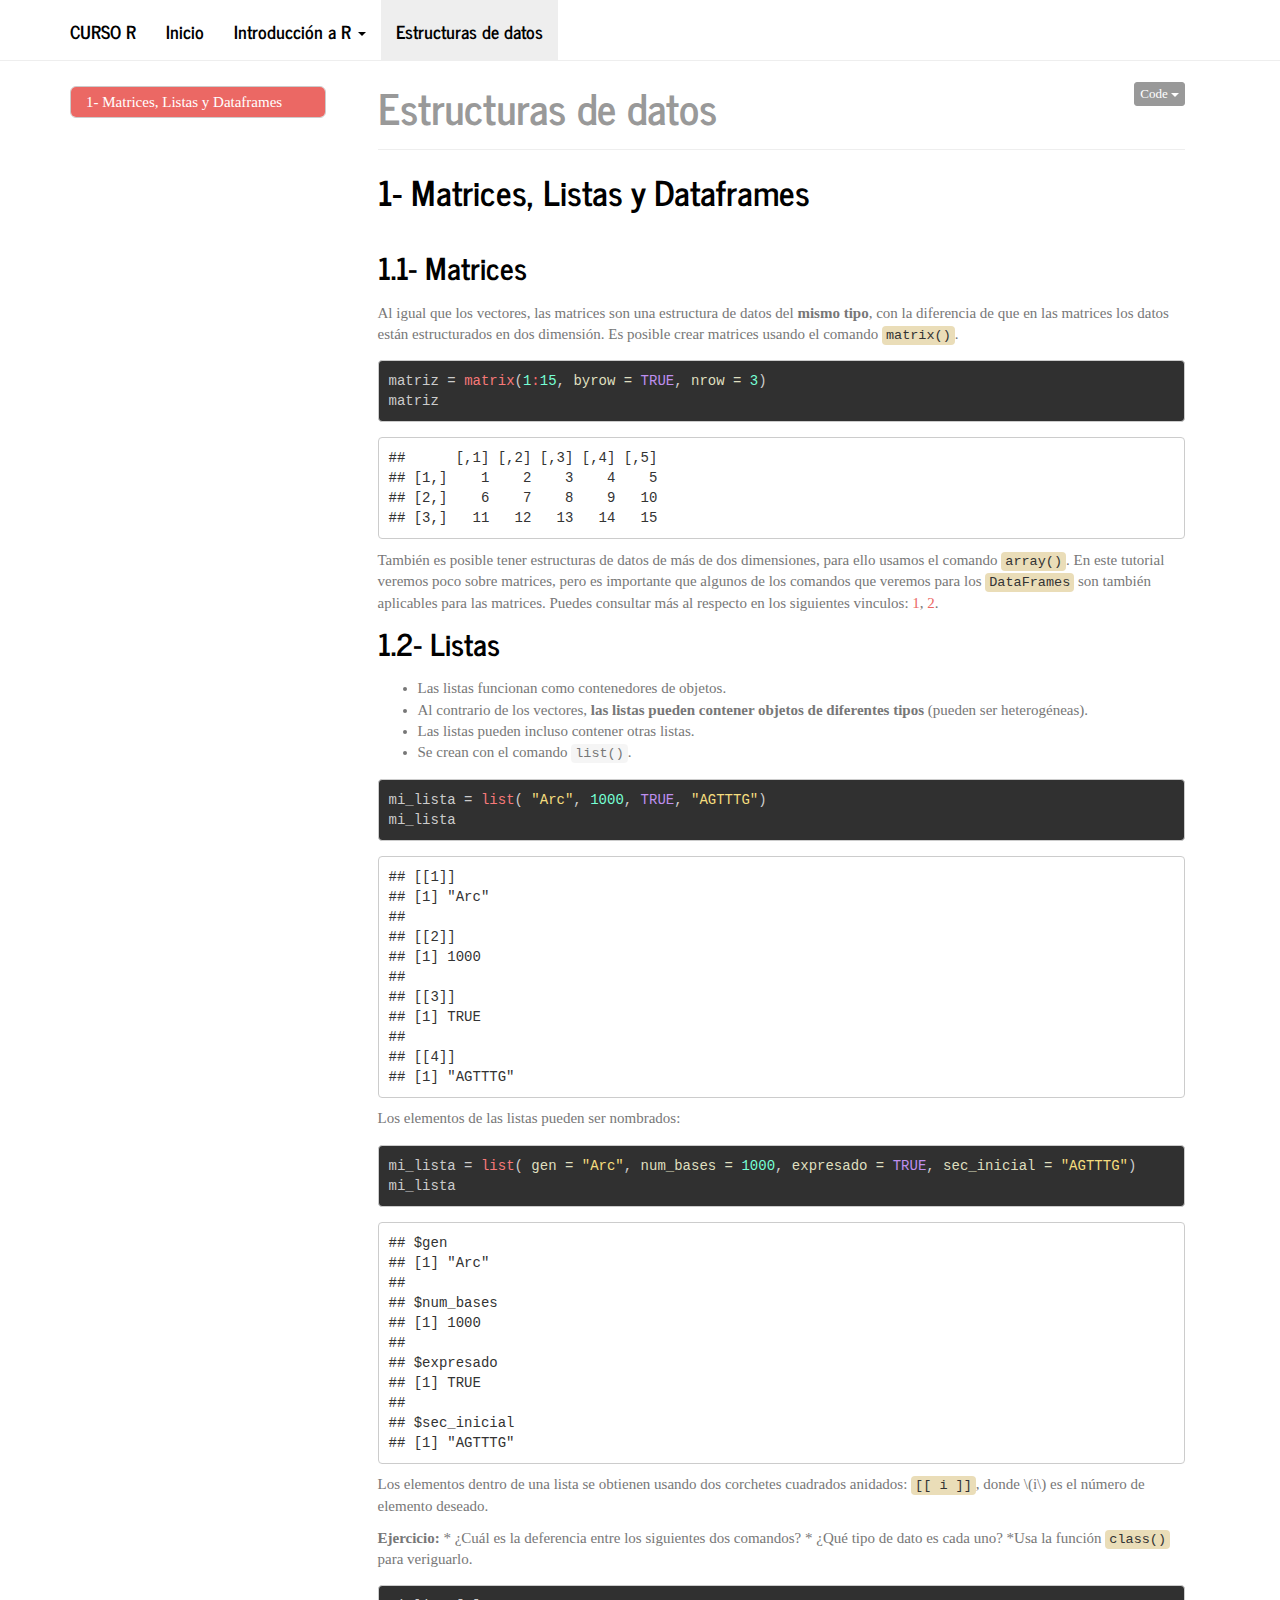
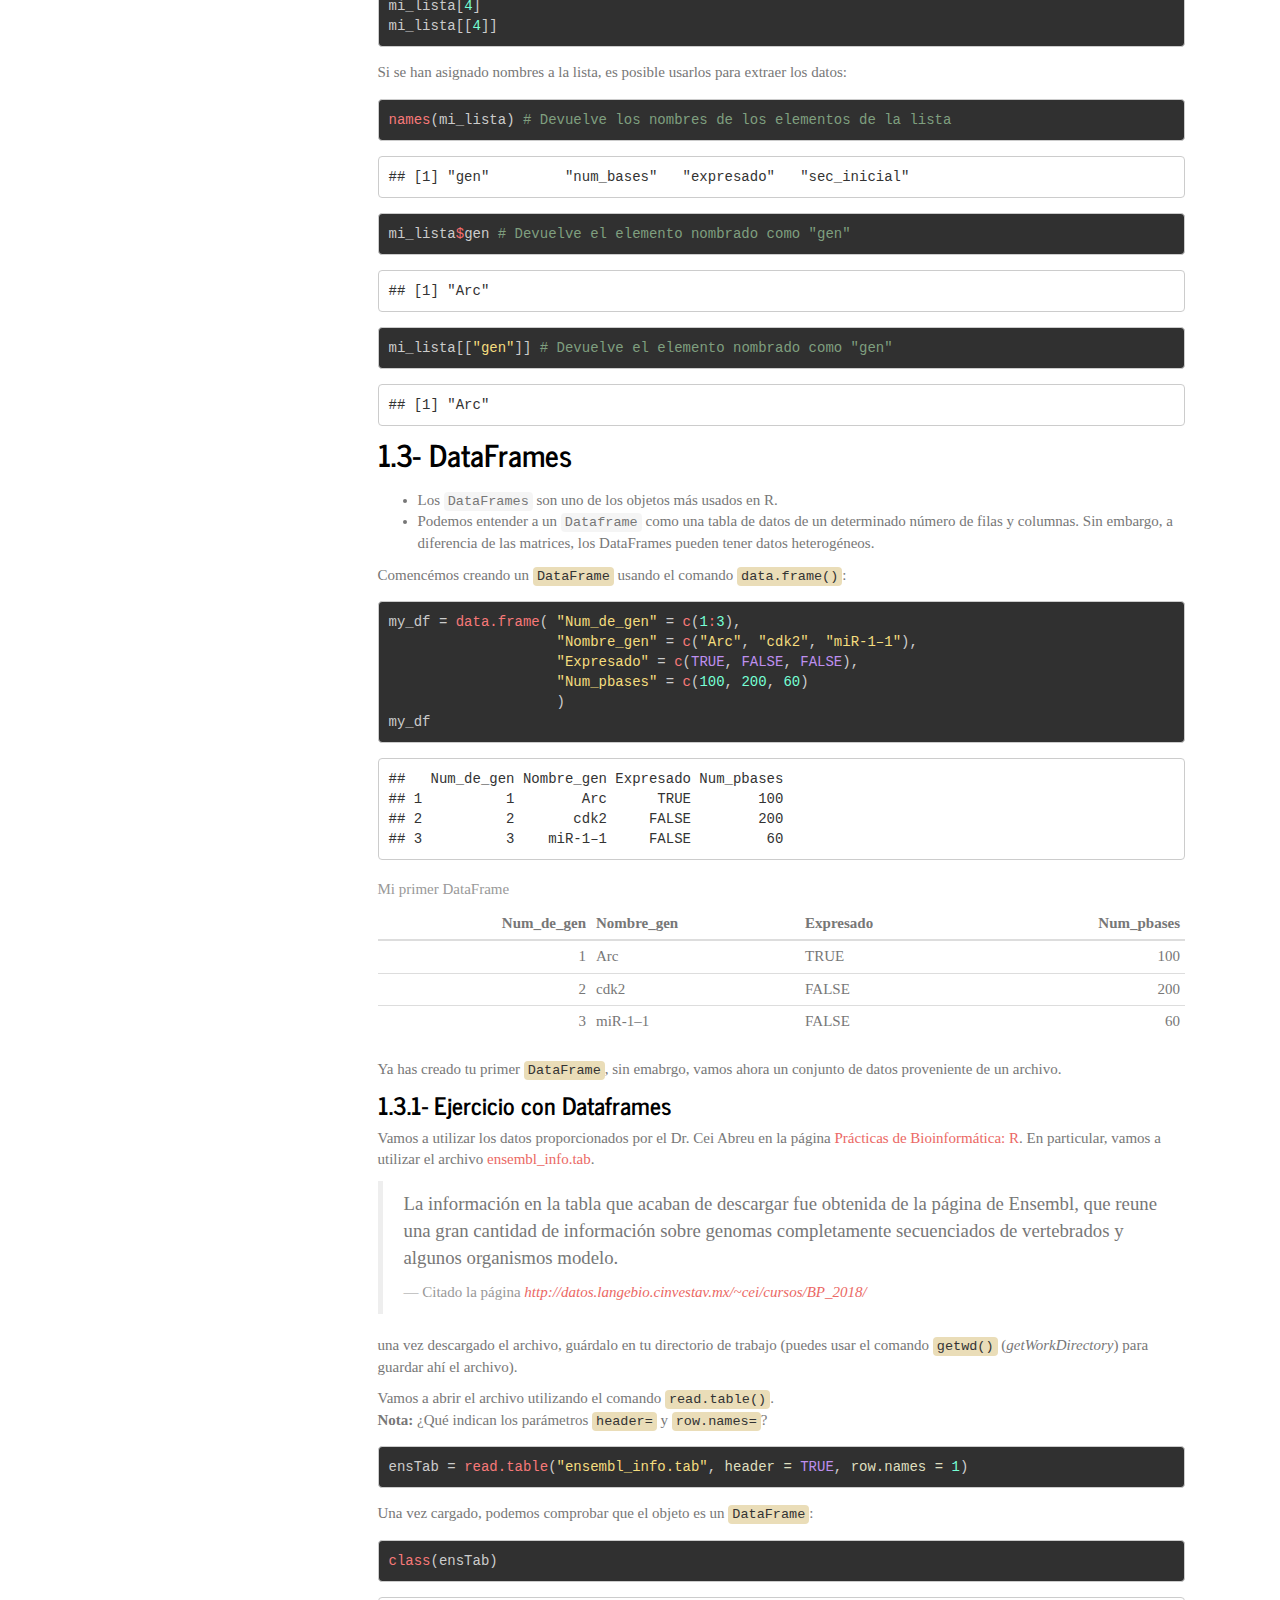
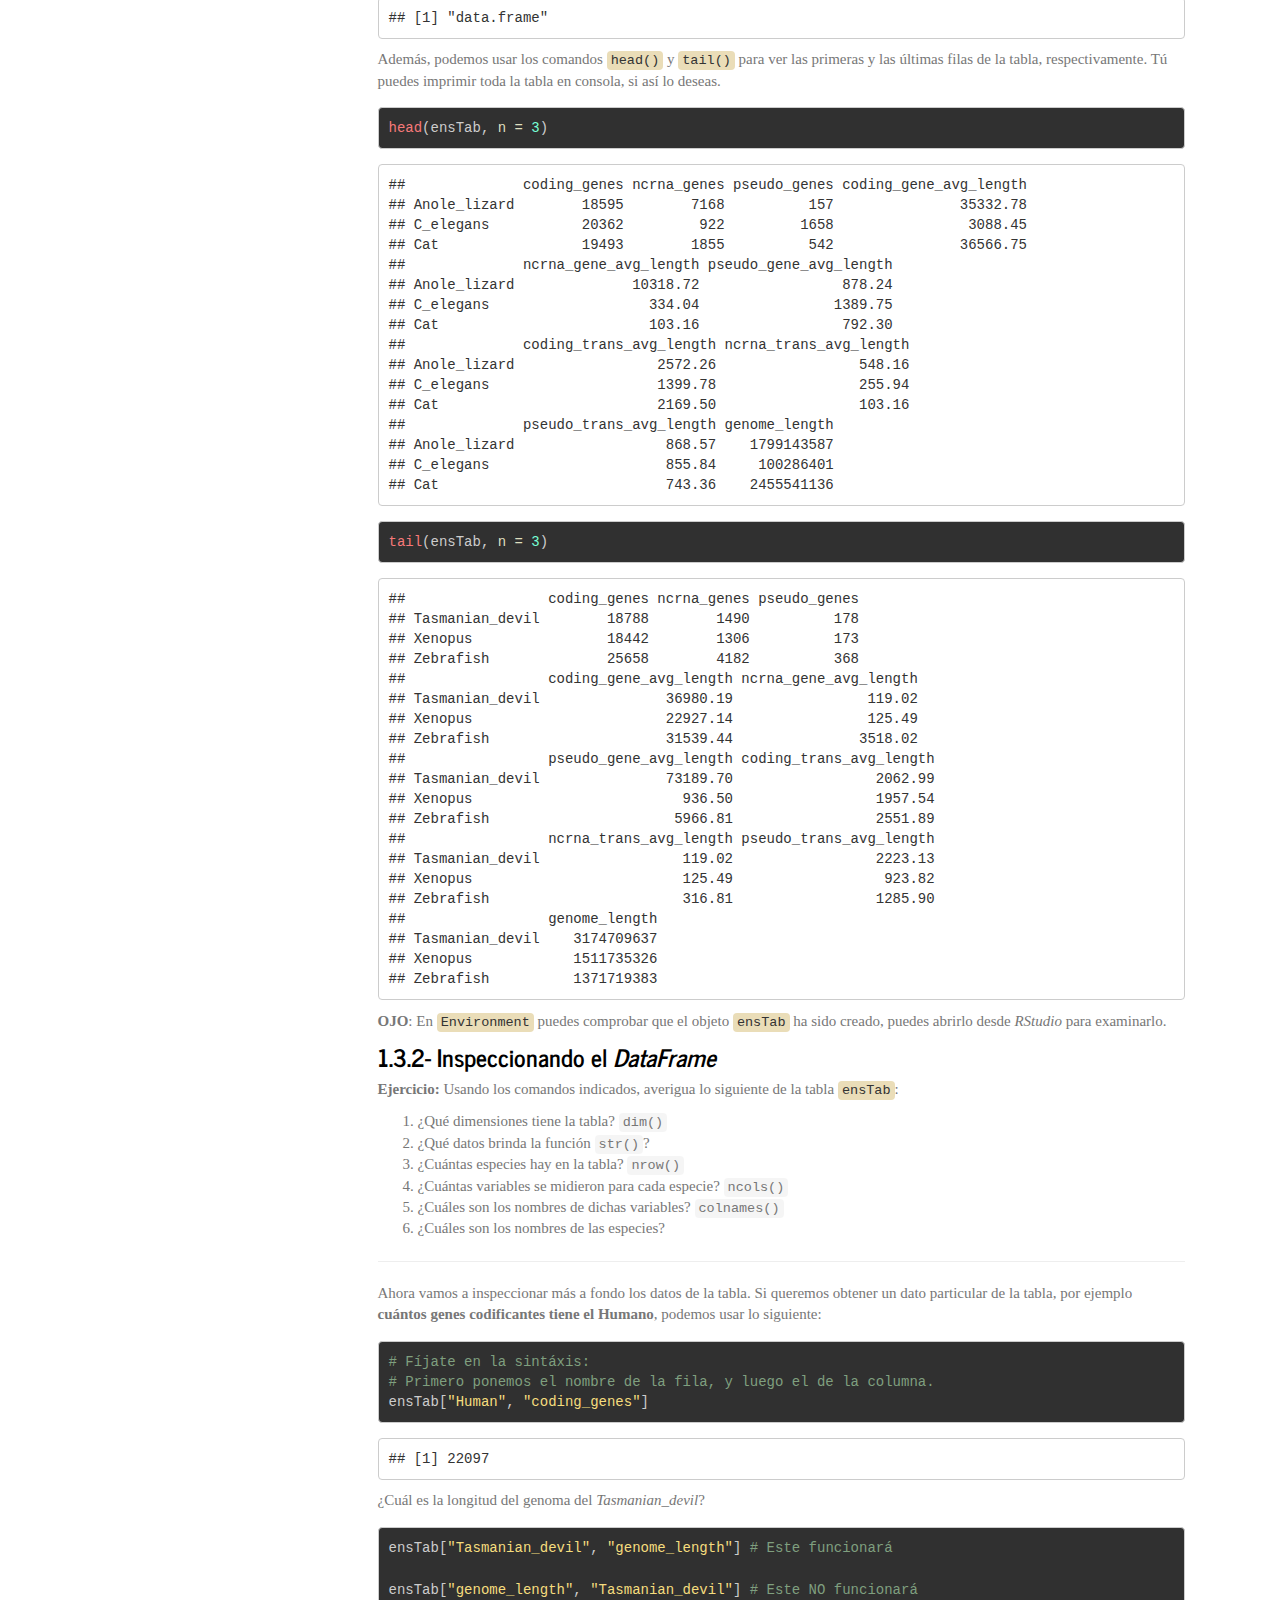
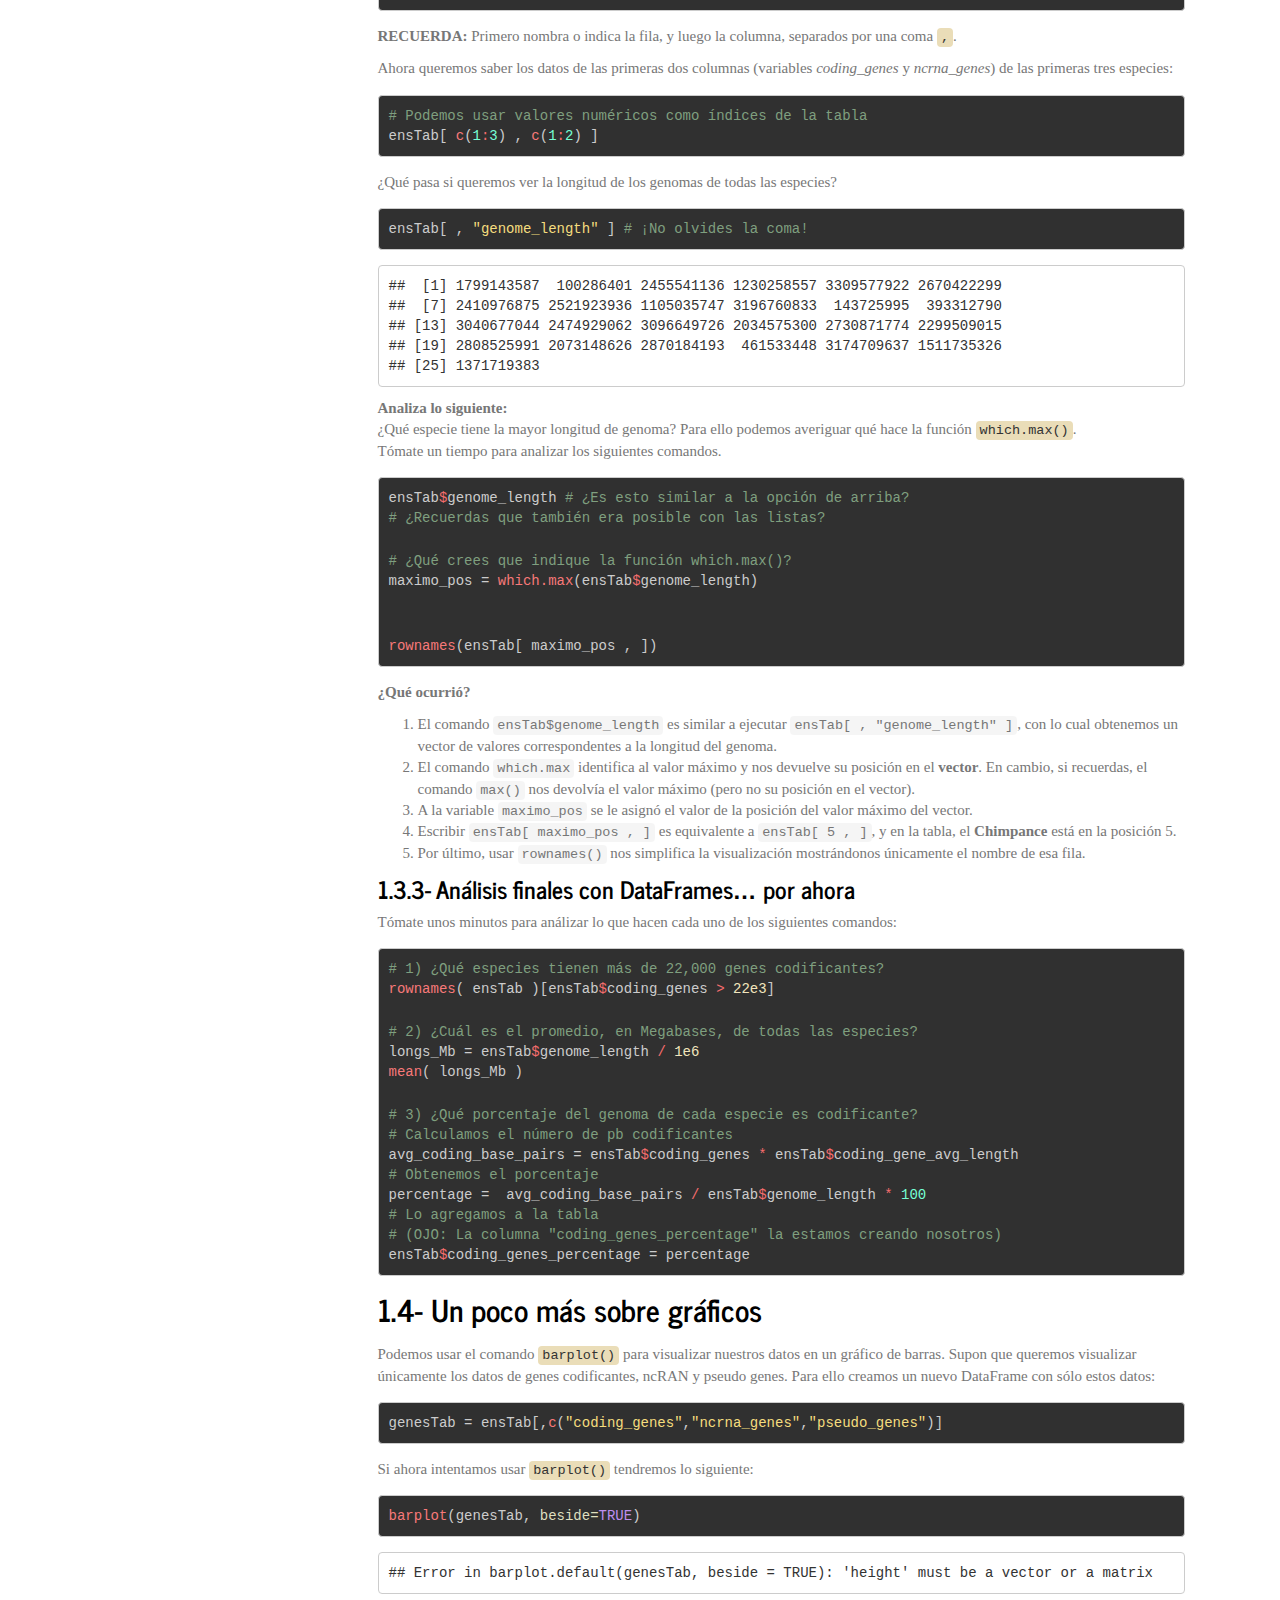
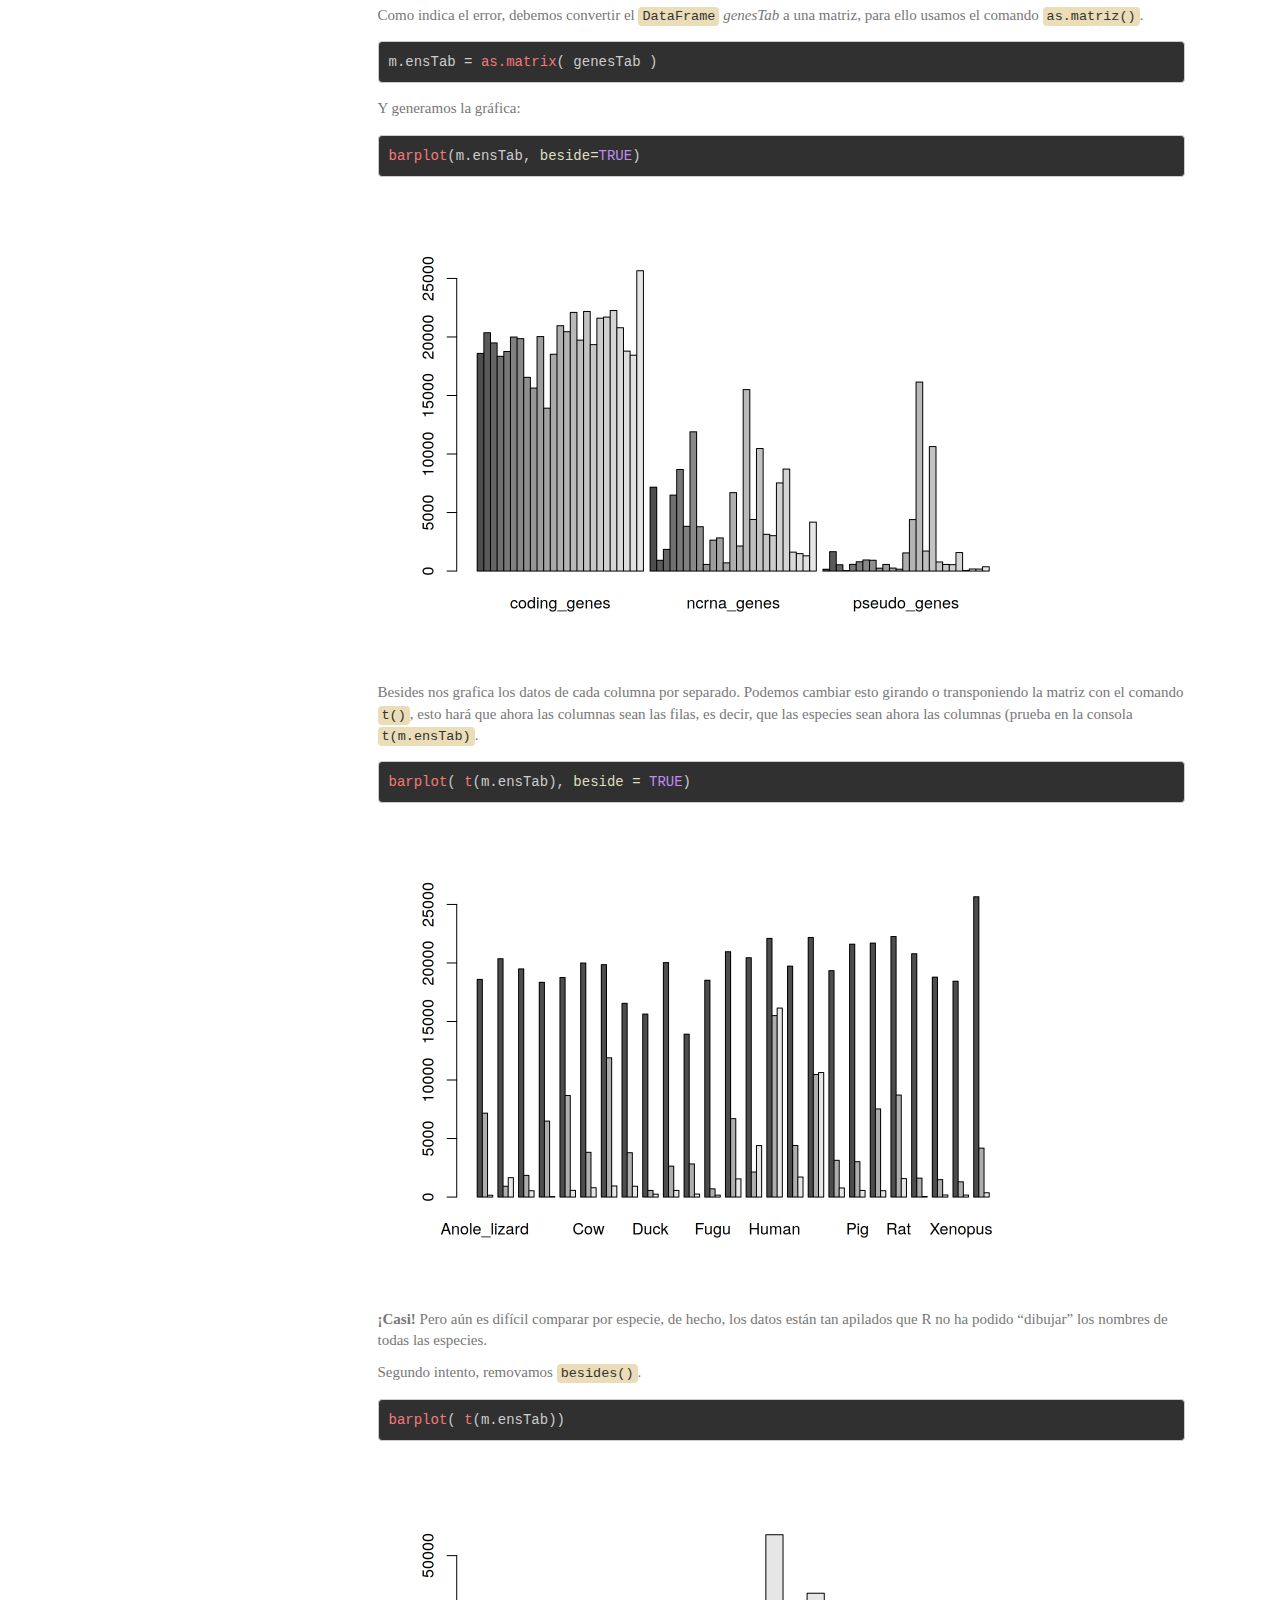
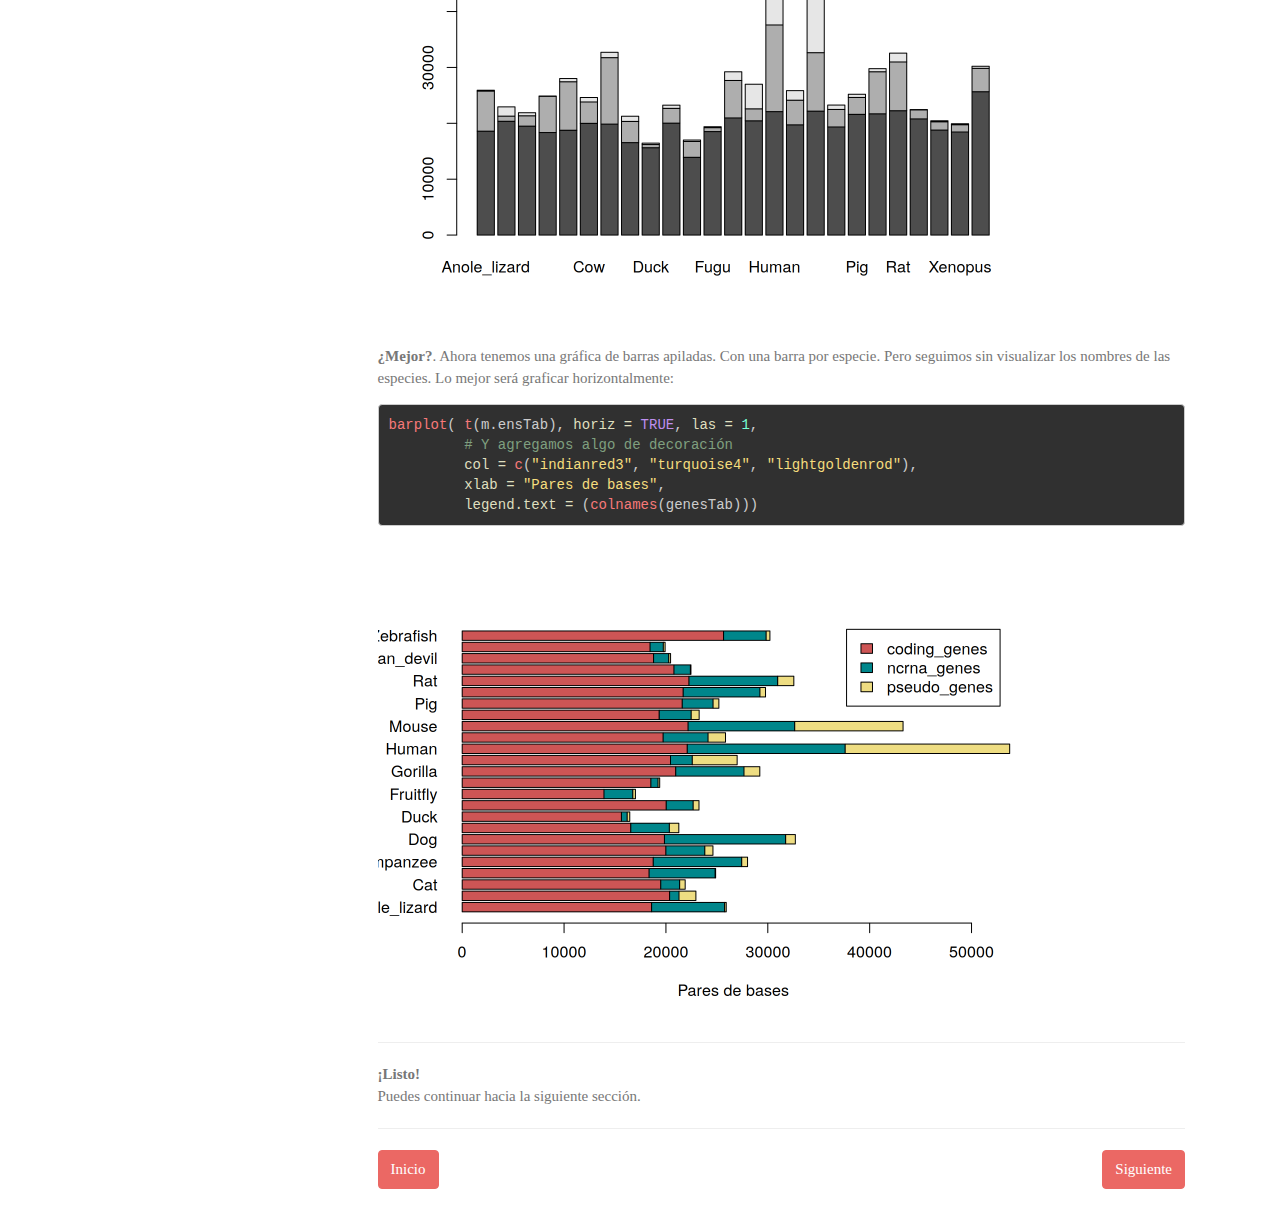
==== docs/estructuras_de_datos.html @ f8d33f42 "Agregado el tutorial de estructura de datos" ====
<!DOCTYPE html>

<html xmlns="http://www.w3.org/1999/xhtml">

<head>

<meta charset="utf-8" />
<meta http-equiv="Content-Type" content="text/html; charset=utf-8" />
<meta name="generator" content="pandoc" />
<meta http-equiv="X-UA-Compatible" content="IE=EDGE" />




<title>Estructuras de datos</title>

<script src="site_libs/jquery-1.11.3/jquery.min.js"></script>
<meta name="viewport" content="width=device-width, initial-scale=1" />
<link href="site_libs/bootstrap-3.3.5/css/journal.min.css" rel="stylesheet" />
<script src="site_libs/bootstrap-3.3.5/js/bootstrap.min.js"></script>
<script src="site_libs/bootstrap-3.3.5/shim/html5shiv.min.js"></script>
<script src="site_libs/bootstrap-3.3.5/shim/respond.min.js"></script>
<script src="site_libs/jqueryui-1.11.4/jquery-ui.min.js"></script>
<link href="site_libs/tocify-1.9.1/jquery.tocify.css" rel="stylesheet" />
<script src="site_libs/tocify-1.9.1/jquery.tocify.js"></script>
<script src="site_libs/navigation-1.1/tabsets.js"></script>
<script src="site_libs/navigation-1.1/codefolding.js"></script>
<script src="site_libs/navigation-1.1/sourceembed.js"></script>


<style type="text/css">code{white-space: pre;}</style>
<style type="text/css" data-origin="pandoc">
a.sourceLine { display: inline-block; line-height: 1.25; }
a.sourceLine { pointer-events: none; color: inherit; text-decoration: inherit; }
a.sourceLine:empty { height: 1.2em; }
.sourceCode { overflow: visible; }
code.sourceCode { white-space: pre; position: relative; }
div.sourceCode { margin: 1em 0; }
pre.sourceCode { margin: 0; }
@media screen {
div.sourceCode { overflow: auto; }
}
@media print {
code.sourceCode { white-space: pre-wrap; }
a.sourceLine { text-indent: -1em; padding-left: 1em; }
}
pre.numberSource a.sourceLine
  { position: relative; left: -4em; }
pre.numberSource a.sourceLine::before
  { content: attr(data-line-number);
    position: relative; left: -1em; text-align: right; vertical-align: baseline;
    border: none; pointer-events: all; display: inline-block;
    -webkit-touch-callout: none; -webkit-user-select: none;
    -khtml-user-select: none; -moz-user-select: none;
    -ms-user-select: none; user-select: none;
    padding: 0 4px; width: 4em;
  }
pre.numberSource { margin-left: 3em;  padding-left: 4px; }
div.sourceCode
  { color: #cccccc; background-color: #303030; }
@media screen {
a.sourceLine::before { text-decoration: underline; }
}
code span.al { color: #ffcfaf; } /* Alert */
code span.an { color: #7f9f7f; font-weight: bold; } /* Annotation */
code span.at { } /* Attribute */
code span.bn { color: #dca3a3; } /* BaseN */
code span.bu { } /* BuiltIn */
code span.cf { color: #f0dfaf; } /* ControlFlow */
code span.ch { color: #dca3a3; } /* Char */
code span.cn { color: #dca3a3; font-weight: bold; } /* Constant */
code span.co { color: #7f9f7f; } /* Comment */
code span.cv { color: #7f9f7f; font-weight: bold; } /* CommentVar */
code span.do { color: #7f9f7f; } /* Documentation */
code span.dt { color: #dfdfbf; } /* DataType */
code span.dv { color: #dcdccc; } /* DecVal */
code span.er { color: #c3bf9f; } /* Error */
code span.ex { } /* Extension */
code span.fl { color: #c0bed1; } /* Float */
code span.fu { color: #efef8f; } /* Function */
code span.im { } /* Import */
code span.in { color: #7f9f7f; font-weight: bold; } /* Information */
code span.kw { color: #f0dfaf; } /* Keyword */
code span.op { color: #f0efd0; } /* Operator */
code span.ot { color: #efef8f; } /* Other */
code span.pp { color: #ffcfaf; font-weight: bold; } /* Preprocessor */
code span.sc { color: #dca3a3; } /* SpecialChar */
code span.ss { color: #cc9393; } /* SpecialString */
code span.st { color: #cc9393; } /* String */
code span.va { } /* Variable */
code span.vs { color: #cc9393; } /* VerbatimString */
code span.wa { color: #7f9f7f; font-weight: bold; } /* Warning */

</style>
<script>
// apply pandoc div.sourceCode style to pre.sourceCode instead
(function() {
  var sheets = document.styleSheets;
  for (var i = 0; i < sheets.length; i++) {
    if (sheets[i].ownerNode.dataset["origin"] !== "pandoc") continue;
    try { var rules = sheets[i].cssRules; } catch (e) { continue; }
    for (var j = 0; j < rules.length; j++) {
      var rule = rules[j];
      // check if there is a div.sourceCode rule
      if (rule.type !== rule.STYLE_RULE || rule.selectorText !== "div.sourceCode") continue;
      var style = rule.style.cssText;
      // check if color or background-color is set
      if (rule.style.color === '' && rule.style.backgroundColor === '') continue;
      // replace div.sourceCode by a pre.sourceCode rule
      sheets[i].deleteRule(j);
      sheets[i].insertRule('pre.sourceCode{' + style + '}', j);
    }
  }
})();
</script>
<style type="text/css">
  pre:not([class]) {
    background-color: white;
  }
</style>


<style type="text/css">
h1 {
  font-size: 34px;
}
h1.title {
  font-size: 38px;
}
h2 {
  font-size: 30px;
}
h3 {
  font-size: 24px;
}
h4 {
  font-size: 18px;
}
h5 {
  font-size: 16px;
}
h6 {
  font-size: 12px;
}
.table th:not([align]) {
  text-align: left;
}
#rmd-source-code {
  display: none;
}
</style>

<link rel="stylesheet" href="styles.css" type="text/css" />



<style type = "text/css">
.main-container {
  max-width: 940px;
  margin-left: auto;
  margin-right: auto;
}
code {
  color: inherit;
  background-color: rgba(0, 0, 0, 0.04);
}
img {
  max-width:100%;
}
.tabbed-pane {
  padding-top: 12px;
}
.html-widget {
  margin-bottom: 20px;
}
button.code-folding-btn:focus {
  outline: none;
}
summary {
  display: list-item;
}
</style>


<style type="text/css">
/* padding for bootstrap navbar */
body {
  padding-top: 61px;
  padding-bottom: 40px;
}
/* offset scroll position for anchor links (for fixed navbar)  */
.section h1 {
  padding-top: 66px;
  margin-top: -66px;
}
.section h2 {
  padding-top: 66px;
  margin-top: -66px;
}
.section h3 {
  padding-top: 66px;
  margin-top: -66px;
}
.section h4 {
  padding-top: 66px;
  margin-top: -66px;
}
.section h5 {
  padding-top: 66px;
  margin-top: -66px;
}
.section h6 {
  padding-top: 66px;
  margin-top: -66px;
}
.dropdown-submenu {
  position: relative;
}
.dropdown-submenu>.dropdown-menu {
  top: 0;
  left: 100%;
  margin-top: -6px;
  margin-left: -1px;
  border-radius: 0 6px 6px 6px;
}
.dropdown-submenu:hover>.dropdown-menu {
  display: block;
}
.dropdown-submenu>a:after {
  display: block;
  content: " ";
  float: right;
  width: 0;
  height: 0;
  border-color: transparent;
  border-style: solid;
  border-width: 5px 0 5px 5px;
  border-left-color: #cccccc;
  margin-top: 5px;
  margin-right: -10px;
}
.dropdown-submenu:hover>a:after {
  border-left-color: #ffffff;
}
.dropdown-submenu.pull-left {
  float: none;
}
.dropdown-submenu.pull-left>.dropdown-menu {
  left: -100%;
  margin-left: 10px;
  border-radius: 6px 0 6px 6px;
}
</style>

<script>
// manage active state of menu based on current page
$(document).ready(function () {
  // active menu anchor
  href = window.location.pathname
  href = href.substr(href.lastIndexOf('/') + 1)
  if (href === "")
    href = "index.html";
  var menuAnchor = $('a[href="' + href + '"]');

  // mark it active
  menuAnchor.parent().addClass('active');

  // if it's got a parent navbar menu mark it active as well
  menuAnchor.closest('li.dropdown').addClass('active');
});
</script>

<!-- tabsets -->

<style type="text/css">
.tabset-dropdown > .nav-tabs {
  display: inline-table;
  max-height: 500px;
  min-height: 44px;
  overflow-y: auto;
  background: white;
  border: 1px solid #ddd;
  border-radius: 4px;
}

.tabset-dropdown > .nav-tabs > li.active:before {
  content: "";
  font-family: 'Glyphicons Halflings';
  display: inline-block;
  padding: 10px;
  border-right: 1px solid #ddd;
}

.tabset-dropdown > .nav-tabs.nav-tabs-open > li.active:before {
  content: "&#xe258;";
  border: none;
}

.tabset-dropdown > .nav-tabs.nav-tabs-open:before {
  content: "";
  font-family: 'Glyphicons Halflings';
  display: inline-block;
  padding: 10px;
  border-right: 1px solid #ddd;
}

.tabset-dropdown > .nav-tabs > li.active {
  display: block;
}

.tabset-dropdown > .nav-tabs > li > a,
.tabset-dropdown > .nav-tabs > li > a:focus,
.tabset-dropdown > .nav-tabs > li > a:hover {
  border: none;
  display: inline-block;
  border-radius: 4px;
}

.tabset-dropdown > .nav-tabs.nav-tabs-open > li {
  display: block;
  float: none;
}

.tabset-dropdown > .nav-tabs > li {
  display: none;
}
</style>

<!-- code folding -->
<style type="text/css">
.code-folding-btn { margin-bottom: 4px; }
</style>



<style type="text/css">

#TOC {
  margin: 25px 0px 20px 0px;
}
@media (max-width: 768px) {
#TOC {
  position: relative;
  width: 100%;
}
}


.toc-content {
  padding-left: 30px;
  padding-right: 40px;
}

div.main-container {
  max-width: 1200px;
}

div.tocify {
  width: 20%;
  max-width: 260px;
  max-height: 85%;
}

@media (min-width: 768px) and (max-width: 991px) {
  div.tocify {
    width: 25%;
  }
}

@media (max-width: 767px) {
  div.tocify {
    width: 100%;
    max-width: none;
  }
}

.tocify ul, .tocify li {
  line-height: 20px;
}

.tocify-subheader .tocify-item {
  font-size: 0.90em;
}

.tocify .list-group-item {
  border-radius: 0px;
}


</style>



</head>

<body>


<div class="container-fluid main-container">


<!-- setup 3col/9col grid for toc_float and main content  -->
<div class="row-fluid">
<div class="col-xs-12 col-sm-4 col-md-3">
<div id="TOC" class="tocify">
</div>
</div>

<div class="toc-content col-xs-12 col-sm-8 col-md-9">




<div class="navbar navbar-default  navbar-fixed-top" role="navigation">
  <div class="container">
    <div class="navbar-header">
      <button type="button" class="navbar-toggle collapsed" data-toggle="collapse" data-target="#navbar">
        <span class="icon-bar"></span>
        <span class="icon-bar"></span>
        <span class="icon-bar"></span>
      </button>
      <a class="navbar-brand" href="index.html">Curso R</a>
    </div>
    <div id="navbar" class="navbar-collapse collapse">
      <ul class="nav navbar-nav">
        <li>
  <a href="index.html">Inicio</a>
</li>
<li class="dropdown">
  <a href="#" class="dropdown-toggle" data-toggle="dropdown" role="button" aria-expanded="false">
    Introducción a R
     
    <span class="caret"></span>
  </a>
  <ul class="dropdown-menu" role="menu">
    <li>
      <a href="intro_R_p1.html">Parte 1</a>
    </li>
    <li>
      <a href="intro_R_p2.html">Parte 2</a>
    </li>
    <li>
      <a href="intro_R_p3.html">Parte 3</a>
    </li>
  </ul>
</li>
<li>
  <a href="estructuras_de_datos.html">Estructuras de datos</a>
</li>
      </ul>
      <ul class="nav navbar-nav navbar-right">
        
      </ul>
    </div><!--/.nav-collapse -->
  </div><!--/.container -->
</div><!--/.navbar -->

<div class="fluid-row" id="header">

<div class="btn-group pull-right">
<button type="button" class="btn btn-default btn-xs dropdown-toggle" data-toggle="dropdown" aria-haspopup="true" aria-expanded="false"><span>Code</span> <span class="caret"></span></button>
<ul class="dropdown-menu" style="min-width: 50px;">
<li><a id="rmd-download-source" href="#">Download Rmd</a></li>
</ul>
</div>



<h1 class="title toc-ignore">Estructuras de datos</h1>

</div>


<hr />
<div id="matrices-listas-y-dataframes" class="section level1">
<h1><span class="header-section-number">1</span> Matrices, Listas y Dataframes</h1>
<div id="matrices" class="section level2">
<h2><span class="header-section-number">1.1</span> Matrices</h2>
<p>Al igual que los vectores, las matrices son una estructura de datos del <strong>mismo tipo</strong>, con la diferencia de que en las matrices los datos están estructurados en dos dimensión. Es posible crear matrices usando el comando <code>matrix()</code>.</p>
<div class="sourceCode" id="cb1"><pre class="sourceCode r"><code class="sourceCode r"><a class="sourceLine" id="cb1-1" data-line-number="1">matriz =<span class="st"> </span><span class="kw">matrix</span>(<span class="dv">1</span><span class="op">:</span><span class="dv">15</span>, <span class="dt">byrow =</span> <span class="ot">TRUE</span>, <span class="dt">nrow =</span> <span class="dv">3</span>)</a>
<a class="sourceLine" id="cb1-2" data-line-number="2">matriz</a></code></pre></div>
<pre><code>##      [,1] [,2] [,3] [,4] [,5]
## [1,]    1    2    3    4    5
## [2,]    6    7    8    9   10
## [3,]   11   12   13   14   15</code></pre>
<p>También es posible tener estructuras de datos de más de dos dimensiones, para ello usamos el comando <code>array()</code>. En este tutorial veremos poco sobre matrices, pero es importante que algunos de los comandos que veremos para los <code>DataFrames</code> son también aplicables para las matrices. Puedes consultar más al respecto en los siguientes vinculos: <a href="https://www.oreilly.com/library/view/learning-r/9781449357160/ch04.html">1</a>, <a href="http://www.r-tutor.com/r-introduction/matrix">2</a>.</p>
</div>
<div id="listas" class="section level2">
<h2><span class="header-section-number">1.2</span> Listas</h2>
<ul>
<li>Las listas funcionan como contenedores de objetos.</li>
<li>Al contrario de los vectores, <strong>las listas pueden contener objetos de diferentes tipos</strong> (pueden ser heterogéneas).</li>
<li>Las listas pueden incluso contener otras listas.</li>
<li>Se crean con el comando <code>list()</code>.</li>
</ul>
<div class="sourceCode" id="cb3"><pre class="sourceCode r"><code class="sourceCode r"><a class="sourceLine" id="cb3-1" data-line-number="1">mi_lista =<span class="st"> </span><span class="kw">list</span>( <span class="st">&quot;Arc&quot;</span>, <span class="dv">1000</span>, <span class="ot">TRUE</span>, <span class="st">&quot;AGTTTG&quot;</span>)</a>
<a class="sourceLine" id="cb3-2" data-line-number="2">mi_lista</a></code></pre></div>
<pre><code>## [[1]]
## [1] &quot;Arc&quot;
## 
## [[2]]
## [1] 1000
## 
## [[3]]
## [1] TRUE
## 
## [[4]]
## [1] &quot;AGTTTG&quot;</code></pre>
<p>Los elementos de las listas pueden ser nombrados:</p>
<div class="sourceCode" id="cb5"><pre class="sourceCode r"><code class="sourceCode r"><a class="sourceLine" id="cb5-1" data-line-number="1">mi_lista =<span class="st"> </span><span class="kw">list</span>( <span class="dt">gen =</span> <span class="st">&quot;Arc&quot;</span>, <span class="dt">num_bases =</span> <span class="dv">1000</span>, <span class="dt">expresado =</span> <span class="ot">TRUE</span>, <span class="dt">sec_inicial =</span> <span class="st">&quot;AGTTTG&quot;</span>)</a>
<a class="sourceLine" id="cb5-2" data-line-number="2">mi_lista</a></code></pre></div>
<pre><code>## $gen
## [1] &quot;Arc&quot;
## 
## $num_bases
## [1] 1000
## 
## $expresado
## [1] TRUE
## 
## $sec_inicial
## [1] &quot;AGTTTG&quot;</code></pre>
<p>Los elementos dentro de una lista se obtienen usando dos corchetes cuadrados anidados: <code>[[ i ]]</code>, donde <span class="math inline">\(i\)</span> es el número de elemento deseado.</p>
<p><strong>Ejercicio:</strong> * ¿Cuál es la deferencia entre los siguientes dos comandos? * ¿Qué tipo de dato es cada uno? *Usa la función <code>class()</code> para veriguarlo.</p>
<div class="sourceCode" id="cb7"><pre class="sourceCode r"><code class="sourceCode r"><a class="sourceLine" id="cb7-1" data-line-number="1">mi_lista[<span class="dv">4</span>]</a>
<a class="sourceLine" id="cb7-2" data-line-number="2">mi_lista[[<span class="dv">4</span>]]</a></code></pre></div>
<p>Si se han asignado nombres a la lista, es posible usarlos para extraer los datos:</p>
<div class="sourceCode" id="cb8"><pre class="sourceCode r"><code class="sourceCode r"><a class="sourceLine" id="cb8-1" data-line-number="1"><span class="kw">names</span>(mi_lista) <span class="co"># Devuelve los nombres de los elementos de la lista</span></a></code></pre></div>
<pre><code>## [1] &quot;gen&quot;         &quot;num_bases&quot;   &quot;expresado&quot;   &quot;sec_inicial&quot;</code></pre>
<div class="sourceCode" id="cb10"><pre class="sourceCode r"><code class="sourceCode r"><a class="sourceLine" id="cb10-1" data-line-number="1">mi_lista<span class="op">$</span>gen <span class="co"># Devuelve el elemento nombrado como &quot;gen&quot;</span></a></code></pre></div>
<pre><code>## [1] &quot;Arc&quot;</code></pre>
<div class="sourceCode" id="cb12"><pre class="sourceCode r"><code class="sourceCode r"><a class="sourceLine" id="cb12-1" data-line-number="1">mi_lista[[<span class="st">&quot;gen&quot;</span>]] <span class="co"># Devuelve el elemento nombrado como &quot;gen&quot;</span></a></code></pre></div>
<pre><code>## [1] &quot;Arc&quot;</code></pre>
</div>
<div id="dataframes" class="section level2">
<h2><span class="header-section-number">1.3</span> DataFrames</h2>
<ul>
<li>Los <code>DataFrames</code> son uno de los objetos más usados en R.</li>
<li>Podemos entender a un <code>Dataframe</code> como una tabla de datos de un determinado número de filas y columnas. Sin embargo, a diferencia de las matrices, los DataFrames pueden tener datos heterogéneos.</li>
</ul>
<p>Comencémos creando un <code>DataFrame</code> usando el comando <code>data.frame()</code>:</p>
<div class="sourceCode" id="cb14"><pre class="sourceCode r"><code class="sourceCode r"><a class="sourceLine" id="cb14-1" data-line-number="1">my_df =<span class="st"> </span><span class="kw">data.frame</span>( <span class="st">&quot;Num_de_gen&quot;</span> =<span class="st"> </span><span class="kw">c</span>(<span class="dv">1</span><span class="op">:</span><span class="dv">3</span>),</a>
<a class="sourceLine" id="cb14-2" data-line-number="2">                    <span class="st">&quot;Nombre_gen&quot;</span> =<span class="st"> </span><span class="kw">c</span>(<span class="st">&quot;Arc&quot;</span>, <span class="st">&quot;cdk2&quot;</span>, <span class="st">&quot;miR-1–1&quot;</span>),</a>
<a class="sourceLine" id="cb14-3" data-line-number="3">                    <span class="st">&quot;Expresado&quot;</span> =<span class="st"> </span><span class="kw">c</span>(<span class="ot">TRUE</span>, <span class="ot">FALSE</span>, <span class="ot">FALSE</span>),</a>
<a class="sourceLine" id="cb14-4" data-line-number="4">                    <span class="st">&quot;Num_pbases&quot;</span> =<span class="st"> </span><span class="kw">c</span>(<span class="dv">100</span>, <span class="dv">200</span>, <span class="dv">60</span>)</a>
<a class="sourceLine" id="cb14-5" data-line-number="5">                    )</a>
<a class="sourceLine" id="cb14-6" data-line-number="6">my_df</a></code></pre></div>
<pre><code>##   Num_de_gen Nombre_gen Expresado Num_pbases
## 1          1        Arc      TRUE        100
## 2          2       cdk2     FALSE        200
## 3          3    miR-1–1     FALSE         60</code></pre>
<table>
<caption>Mi primer DataFrame</caption>
<thead>
<tr class="header">
<th align="right">Num_de_gen</th>
<th align="left">Nombre_gen</th>
<th align="left">Expresado</th>
<th align="right">Num_pbases</th>
</tr>
</thead>
<tbody>
<tr class="odd">
<td align="right">1</td>
<td align="left">Arc</td>
<td align="left">TRUE</td>
<td align="right">100</td>
</tr>
<tr class="even">
<td align="right">2</td>
<td align="left">cdk2</td>
<td align="left">FALSE</td>
<td align="right">200</td>
</tr>
<tr class="odd">
<td align="right">3</td>
<td align="left">miR-1–1</td>
<td align="left">FALSE</td>
<td align="right">60</td>
</tr>
</tbody>
</table>
<p>Ya has creado tu primer <code>DataFrame</code>, sin emabrgo, vamos ahora un conjunto de datos proveniente de un archivo.</p>
<div id="ejercicio-con-dataframes" class="section level3">
<h3><span class="header-section-number">1.3.1</span> Ejercicio con Dataframes</h3>
<p>Vamos a utilizar los datos proporcionados por el Dr. Cei Abreu en la página <a href="http://datos.langebio.cinvestav.mx/~cei/cursos/BP_2018/n_sesion06.html">Prácticas de Bioinformática: R</a>. En particular, vamos a utilizar el archivo <a href="http://datos.langebio.cinvestav.mx/~cei/cursos/BP_2018/data/ensembl_info.tab">ensembl_info.tab</a>.</p>
<blockquote>
<p>
La información en la tabla que acaban de descargar fue obtenida de la página de Ensembl, que reune una gran cantidad de información sobre genomas completamente secuenciados de vertebrados y algunos organismos modelo.
</p>
<small>Citado la página <cite title="Nombre Apellidos"><a href="http://datos.langebio.cinvestav.mx/~cei/cursos/BP_2018/" class="uri">http://datos.langebio.cinvestav.mx/~cei/cursos/BP_2018/</a></cite></small>
</blockquote>
<p>una vez descargado el archivo, guárdalo en tu directorio de trabajo (puedes usar el comando <code>getwd()</code> (<em>getWorkDirectory</em>) para guardar ahí el archivo).</p>
<p>Vamos a abrir el archivo utilizando el comando <code>read.table()</code>.<br />
<strong>Nota:</strong> ¿Qué indican los parámetros <code>header=</code> y <code>row.names=</code>?</p>
<div class="sourceCode" id="cb16"><pre class="sourceCode r"><code class="sourceCode r"><a class="sourceLine" id="cb16-1" data-line-number="1">ensTab =<span class="st"> </span><span class="kw">read.table</span>(<span class="st">&quot;ensembl_info.tab&quot;</span>, <span class="dt">header =</span> <span class="ot">TRUE</span>, <span class="dt">row.names =</span> <span class="dv">1</span>)</a></code></pre></div>
<p>Una vez cargado, podemos comprobar que el objeto es un <code>DataFrame</code>:</p>
<div class="sourceCode" id="cb17"><pre class="sourceCode r"><code class="sourceCode r"><a class="sourceLine" id="cb17-1" data-line-number="1"><span class="kw">class</span>(ensTab)</a></code></pre></div>
<pre><code>## [1] &quot;data.frame&quot;</code></pre>
<p>Además, podemos usar los comandos <code>head()</code> y <code>tail()</code> para ver las primeras y las últimas filas de la tabla, respectivamente. Tú puedes imprimir toda la tabla en consola, si así lo deseas.</p>
<div class="sourceCode" id="cb19"><pre class="sourceCode r"><code class="sourceCode r"><a class="sourceLine" id="cb19-1" data-line-number="1"><span class="kw">head</span>(ensTab, <span class="dt">n =</span> <span class="dv">3</span>)</a></code></pre></div>
<pre><code>##              coding_genes ncrna_genes pseudo_genes coding_gene_avg_length
## Anole_lizard        18595        7168          157               35332.78
## C_elegans           20362         922         1658                3088.45
## Cat                 19493        1855          542               36566.75
##              ncrna_gene_avg_length pseudo_gene_avg_length
## Anole_lizard              10318.72                 878.24
## C_elegans                   334.04                1389.75
## Cat                         103.16                 792.30
##              coding_trans_avg_length ncrna_trans_avg_length
## Anole_lizard                 2572.26                 548.16
## C_elegans                    1399.78                 255.94
## Cat                          2169.50                 103.16
##              pseudo_trans_avg_length genome_length
## Anole_lizard                  868.57    1799143587
## C_elegans                     855.84     100286401
## Cat                           743.36    2455541136</code></pre>
<div class="sourceCode" id="cb21"><pre class="sourceCode r"><code class="sourceCode r"><a class="sourceLine" id="cb21-1" data-line-number="1"><span class="kw">tail</span>(ensTab, <span class="dt">n =</span> <span class="dv">3</span>)</a></code></pre></div>
<pre><code>##                 coding_genes ncrna_genes pseudo_genes
## Tasmanian_devil        18788        1490          178
## Xenopus                18442        1306          173
## Zebrafish              25658        4182          368
##                 coding_gene_avg_length ncrna_gene_avg_length
## Tasmanian_devil               36980.19                119.02
## Xenopus                       22927.14                125.49
## Zebrafish                     31539.44               3518.02
##                 pseudo_gene_avg_length coding_trans_avg_length
## Tasmanian_devil               73189.70                 2062.99
## Xenopus                         936.50                 1957.54
## Zebrafish                      5966.81                 2551.89
##                 ncrna_trans_avg_length pseudo_trans_avg_length
## Tasmanian_devil                 119.02                 2223.13
## Xenopus                         125.49                  923.82
## Zebrafish                       316.81                 1285.90
##                 genome_length
## Tasmanian_devil    3174709637
## Xenopus            1511735326
## Zebrafish          1371719383</code></pre>
<p><strong>OJO</strong>: En <code>Environment</code> puedes comprobar que el objeto <code>ensTab</code> ha sido creado, puedes abrirlo desde <em>RStudio</em> para examinarlo.</p>
</div>
<div id="inspeccionando-el-dataframe" class="section level3">
<h3><span class="header-section-number">1.3.2</span> Inspeccionando el <em>DataFrame</em></h3>
<p><strong>Ejercicio:</strong> Usando los comandos indicados, averigua lo siguiente de la tabla <code>ensTab</code>:</p>
<ol style="list-style-type: decimal">
<li>¿Qué dimensiones tiene la tabla? <code>dim()</code></li>
<li>¿Qué datos brinda la función <code>str()</code>?<br />
</li>
<li>¿Cuántas especies hay en la tabla? <code>nrow()</code></li>
<li>¿Cuántas variables se midieron para cada especie? <code>ncols()</code></li>
<li>¿Cuáles son los nombres de dichas variables? <code>colnames()</code></li>
<li>¿Cuáles son los nombres de las especies?</li>
</ol>
<hr />
<p>Ahora vamos a inspeccionar más a fondo los datos de la tabla. Si queremos obtener un dato particular de la tabla, por ejemplo <strong>cuántos genes codificantes tiene el Humano</strong>, podemos usar lo siguiente:</p>
<div class="sourceCode" id="cb23"><pre class="sourceCode r"><code class="sourceCode r"><a class="sourceLine" id="cb23-1" data-line-number="1"><span class="co"># Fíjate en la sintáxis:</span></a>
<a class="sourceLine" id="cb23-2" data-line-number="2"><span class="co"># Primero ponemos el nombre de la fila, y luego el de la columna.</span></a>
<a class="sourceLine" id="cb23-3" data-line-number="3">ensTab[<span class="st">&quot;Human&quot;</span>, <span class="st">&quot;coding_genes&quot;</span>]</a></code></pre></div>
<pre><code>## [1] 22097</code></pre>
<p>¿Cuál es la longitud del genoma del <em>Tasmanian_devil</em>?</p>
<div class="sourceCode" id="cb25"><pre class="sourceCode r"><code class="sourceCode r"><a class="sourceLine" id="cb25-1" data-line-number="1">ensTab[<span class="st">&quot;Tasmanian_devil&quot;</span>, <span class="st">&quot;genome_length&quot;</span>] <span class="co"># Este funcionará</span></a>
<a class="sourceLine" id="cb25-2" data-line-number="2"></a>
<a class="sourceLine" id="cb25-3" data-line-number="3">ensTab[<span class="st">&quot;genome_length&quot;</span>, <span class="st">&quot;Tasmanian_devil&quot;</span>] <span class="co"># Este NO funcionará</span></a></code></pre></div>
<p><strong>RECUERDA:</strong> Primero nombra o indica la fila, y luego la columna, separados por una coma <code>,</code>.</p>
<p>Ahora queremos saber los datos de las primeras dos columnas (variables <em>coding_genes</em> y <em>ncrna_genes</em>) de las primeras tres especies:</p>
<div class="sourceCode" id="cb26"><pre class="sourceCode r"><code class="sourceCode r"><a class="sourceLine" id="cb26-1" data-line-number="1"><span class="co"># Podemos usar valores numéricos como índices de la tabla</span></a>
<a class="sourceLine" id="cb26-2" data-line-number="2">ensTab[ <span class="kw">c</span>(<span class="dv">1</span><span class="op">:</span><span class="dv">3</span>) , <span class="kw">c</span>(<span class="dv">1</span><span class="op">:</span><span class="dv">2</span>) ]</a></code></pre></div>
<p>¿Qué pasa si queremos ver la longitud de los genomas de todas las especies?</p>
<div class="sourceCode" id="cb27"><pre class="sourceCode r"><code class="sourceCode r"><a class="sourceLine" id="cb27-1" data-line-number="1">ensTab[ , <span class="st">&quot;genome_length&quot;</span> ] <span class="co"># ¡No olvides la coma!</span></a></code></pre></div>
<pre><code>##  [1] 1799143587  100286401 2455541136 1230258557 3309577922 2670422299
##  [7] 2410976875 2521923936 1105035747 3196760833  143725995  393312790
## [13] 3040677044 2474929062 3096649726 2034575300 2730871774 2299509015
## [19] 2808525991 2073148626 2870184193  461533448 3174709637 1511735326
## [25] 1371719383</code></pre>
<p><strong>Analiza lo siguiente:</strong><br />
¿Qué especie tiene la mayor longitud de genoma? Para ello podemos averiguar qué hace la función <code>which.max()</code>.<br />
Tómate un tiempo para analizar los siguientes comandos.</p>
<div class="sourceCode" id="cb29"><pre class="sourceCode r"><code class="sourceCode r"><a class="sourceLine" id="cb29-1" data-line-number="1">ensTab<span class="op">$</span>genome_length <span class="co"># ¿Es esto similar a la opción de arriba?</span></a>
<a class="sourceLine" id="cb29-2" data-line-number="2"><span class="co"># ¿Recuerdas que también era posible con las listas?</span></a>
<a class="sourceLine" id="cb29-3" data-line-number="3"></a>
<a class="sourceLine" id="cb29-4" data-line-number="4"><span class="co"># ¿Qué crees que indique la función which.max()?</span></a>
<a class="sourceLine" id="cb29-5" data-line-number="5">maximo_pos =<span class="st"> </span><span class="kw">which.max</span>(ensTab<span class="op">$</span>genome_length)</a>
<a class="sourceLine" id="cb29-6" data-line-number="6"></a>
<a class="sourceLine" id="cb29-7" data-line-number="7"></a>
<a class="sourceLine" id="cb29-8" data-line-number="8"><span class="kw">rownames</span>(ensTab[ maximo_pos , ])</a></code></pre></div>
<p><strong>¿Qué ocurrió?</strong></p>
<ol style="list-style-type: decimal">
<li>El comando <code>ensTab$genome_length</code> es similar a ejecutar <code>ensTab[ , &quot;genome_length&quot; ]</code>, con lo cual obtenemos un vector de valores correspondentes a la longitud del genoma.</li>
<li>El comando <code>which.max</code> identifica al valor máximo y nos devuelve su posición en el <strong>vector</strong>. En cambio, si recuerdas, el comando <code>max()</code> nos devolvía el valor máximo (pero no su posición en el vector).</li>
<li>A la variable <code>maximo_pos</code> se le asignó el valor de la posición del valor máximo del vector.</li>
<li>Escribir <code>ensTab[ maximo_pos , ]</code> es equivalente a <code>ensTab[ 5 , ]</code>, y en la tabla, el <strong>Chimpance</strong> está en la posición 5.</li>
<li>Por último, usar <code>rownames()</code> nos simplifica la visualización mostrándonos únicamente el nombre de esa fila.</li>
</ol>
</div>
<div id="analisis-finales-con-dataframes-por-ahora" class="section level3">
<h3><span class="header-section-number">1.3.3</span> Análisis finales con DataFrames… por ahora</h3>
<p>Tómate unos minutos para análizar lo que hacen cada uno de los siguientes comandos:</p>
<div class="sourceCode" id="cb30"><pre class="sourceCode r"><code class="sourceCode r"><a class="sourceLine" id="cb30-1" data-line-number="1"><span class="co"># 1) ¿Qué especies tienen más de 22,000 genes codificantes?</span></a>
<a class="sourceLine" id="cb30-2" data-line-number="2"><span class="kw">rownames</span>( ensTab )[ensTab<span class="op">$</span>coding_genes <span class="op">&gt;</span><span class="st"> </span><span class="fl">22e3</span>]</a>
<a class="sourceLine" id="cb30-3" data-line-number="3"></a>
<a class="sourceLine" id="cb30-4" data-line-number="4"><span class="co"># 2) ¿Cuál es el promedio, en Megabases, de todas las especies?</span></a>
<a class="sourceLine" id="cb30-5" data-line-number="5">longs_Mb =<span class="st"> </span>ensTab<span class="op">$</span>genome_length <span class="op">/</span><span class="st"> </span><span class="fl">1e6</span></a>
<a class="sourceLine" id="cb30-6" data-line-number="6"><span class="kw">mean</span>( longs_Mb )</a>
<a class="sourceLine" id="cb30-7" data-line-number="7"></a>
<a class="sourceLine" id="cb30-8" data-line-number="8"><span class="co"># 3) ¿Qué porcentaje del genoma de cada especie es codificante?</span></a>
<a class="sourceLine" id="cb30-9" data-line-number="9"><span class="co"># Calculamos el número de pb codificantes</span></a>
<a class="sourceLine" id="cb30-10" data-line-number="10">avg_coding_base_pairs =<span class="st"> </span>ensTab<span class="op">$</span>coding_genes <span class="op">*</span><span class="st"> </span>ensTab<span class="op">$</span>coding_gene_avg_length</a>
<a class="sourceLine" id="cb30-11" data-line-number="11"><span class="co"># Obtenemos el porcentaje</span></a>
<a class="sourceLine" id="cb30-12" data-line-number="12">percentage =<span class="st">  </span>avg_coding_base_pairs <span class="op">/</span><span class="st"> </span>ensTab<span class="op">$</span>genome_length <span class="op">*</span><span class="st"> </span><span class="dv">100</span></a>
<a class="sourceLine" id="cb30-13" data-line-number="13"><span class="co"># Lo agregamos a la tabla </span></a>
<a class="sourceLine" id="cb30-14" data-line-number="14"><span class="co"># (OJO: La columna &quot;coding_genes_percentage&quot; la estamos creando nosotros)</span></a>
<a class="sourceLine" id="cb30-15" data-line-number="15">ensTab<span class="op">$</span>coding_genes_percentage =<span class="st"> </span>percentage</a></code></pre></div>
</div>
</div>
<div id="un-poco-mas-sobre-graficos" class="section level2">
<h2><span class="header-section-number">1.4</span> Un poco más sobre gráficos</h2>
<p>Podemos usar el comando <code>barplot()</code> para visualizar nuestros datos en un gráfico de barras. Supon que queremos visualizar únicamente los datos de genes codificantes, ncRAN y pseudo genes. Para ello creamos un nuevo DataFrame con sólo estos datos:</p>
<div class="sourceCode" id="cb31"><pre class="sourceCode r"><code class="sourceCode r"><a class="sourceLine" id="cb31-1" data-line-number="1">genesTab =<span class="st"> </span>ensTab[,<span class="kw">c</span>(<span class="st">&quot;coding_genes&quot;</span>,<span class="st">&quot;ncrna_genes&quot;</span>,<span class="st">&quot;pseudo_genes&quot;</span>)]</a></code></pre></div>
<p>Si ahora intentamos usar <code>barplot()</code> tendremos lo siguiente:</p>
<div class="sourceCode" id="cb32"><pre class="sourceCode r"><code class="sourceCode r"><a class="sourceLine" id="cb32-1" data-line-number="1"><span class="kw">barplot</span>(genesTab, <span class="dt">beside=</span><span class="ot">TRUE</span>)</a></code></pre></div>
<pre><code>## Error in barplot.default(genesTab, beside = TRUE): &#39;height&#39; must be a vector or a matrix</code></pre>
<p>Como indica el error, debemos convertir el <code>DataFrame</code> <em>genesTab</em> a una matriz, para ello usamos el comando <code>as.matriz()</code>.</p>
<div class="sourceCode" id="cb34"><pre class="sourceCode r"><code class="sourceCode r"><a class="sourceLine" id="cb34-1" data-line-number="1">m.ensTab =<span class="st"> </span><span class="kw">as.matrix</span>( genesTab )</a></code></pre></div>
<p>Y generamos la gráfica:</p>
<div class="sourceCode" id="cb35"><pre class="sourceCode r"><code class="sourceCode r"><a class="sourceLine" id="cb35-1" data-line-number="1"><span class="kw">barplot</span>(m.ensTab, <span class="dt">beside=</span><span class="ot">TRUE</span>) </a></code></pre></div>
<p><img src="estructuras_de_datos_files/figure-html/unnamed-chunk-21-1.png" width="672" /></p>
<p>Besides nos grafica los datos de cada columna por separado. Podemos cambiar esto girando o transponiendo la matriz con el comando <code>t()</code>, esto hará que ahora las columnas sean las filas, es decir, que las especies sean ahora las columnas (prueba en la consola <code>t(m.ensTab)</code>.</p>
<div class="sourceCode" id="cb36"><pre class="sourceCode r"><code class="sourceCode r"><a class="sourceLine" id="cb36-1" data-line-number="1"><span class="kw">barplot</span>( <span class="kw">t</span>(m.ensTab), <span class="dt">beside =</span> <span class="ot">TRUE</span>) </a></code></pre></div>
<p><img src="estructuras_de_datos_files/figure-html/unnamed-chunk-22-1.png" width="672" /></p>
<p><strong>¡Casi!</strong> Pero aún es difícil comparar por especie, de hecho, los datos están tan apilados que R no ha podido “dibujar” los nombres de todas las especies.</p>
<p>Segundo intento, removamos <code>besides()</code>.</p>
<div class="sourceCode" id="cb37"><pre class="sourceCode r"><code class="sourceCode r"><a class="sourceLine" id="cb37-1" data-line-number="1"><span class="kw">barplot</span>( <span class="kw">t</span>(m.ensTab)) </a></code></pre></div>
<p><img src="estructuras_de_datos_files/figure-html/unnamed-chunk-23-1.png" width="672" /></p>
<p><strong>¿Mejor?</strong>. Ahora tenemos una gráfica de barras apiladas. Con una barra por especie. Pero seguimos sin visualizar los nombres de las especies. Lo mejor será graficar horizontalmente:</p>
<div class="sourceCode" id="cb38"><pre class="sourceCode r"><code class="sourceCode r"><a class="sourceLine" id="cb38-1" data-line-number="1"><span class="kw">barplot</span>( <span class="kw">t</span>(m.ensTab), <span class="dt">horiz =</span> <span class="ot">TRUE</span>, <span class="dt">las =</span> <span class="dv">1</span>, </a>
<a class="sourceLine" id="cb38-2" data-line-number="2">         <span class="co"># Y agregamos algo de decoración</span></a>
<a class="sourceLine" id="cb38-3" data-line-number="3">         <span class="dt">col =</span> <span class="kw">c</span>(<span class="st">&quot;indianred3&quot;</span>, <span class="st">&quot;turquoise4&quot;</span>, <span class="st">&quot;lightgoldenrod&quot;</span>), </a>
<a class="sourceLine" id="cb38-4" data-line-number="4">         <span class="dt">xlab =</span> <span class="st">&quot;Pares de bases&quot;</span>,</a>
<a class="sourceLine" id="cb38-5" data-line-number="5">         <span class="dt">legend.text =</span> (<span class="kw">colnames</span>(genesTab))) </a></code></pre></div>
<p><img src="estructuras_de_datos_files/figure-html/unnamed-chunk-24-1.png" width="672" /></p>
<hr />
<p><strong>¡Listo!</strong><br />
Puedes continuar hacia la siguiente sección.</p>
<hr />
<button type="button" class="btn btn-primary pull-left">
<a href="./intro_R_p3.html" style="color:inherit"> Inicio </a>
</button>
<button type="button" class="btn btn-primary pull-right">
<a href="./index.html" style="color:inherit"> Siguiente </a>
</button>
</div>
</div>

<div id="rmd-source-code">[base64]/UXXDqSBpbmRpY2FuIGxvcyBwYXLDoW1ldHJvcyBgaGVhZGVyPWAgeSBgcm93Lm5hbWVzPWA/[base64]/UXXDqSBkYXRvcyBicmluZGEgbGEgZnVuY2nDs24gYHN0cigpYD8gIAozLiDCv0N1w6FudGFzIGVzcGVjaWVzIGhheSBlbiBsYSB0YWJsYT8gYG5yb3coKWAKNC4gwr9DdcOhbnRhcyB2YXJpYWJsZXMgc2UgbWlkaWVyb24gcGFyYSBjYWRhIGVzcGVjaWU/IGBuY29scygpYAo1LiDCv0N1w6FsZXMgc29uIGxvcyBub21icmVzIGRlIGRpY2hhcyB2YXJpYWJsZXM/IGBjb2xuYW1lcygpYCAKNi4gwr9DdcOhbGVzIHNvbiBsb3Mgbm9tYnJlcyBkZSBsYXMgZXNwZWNpZXM/[base64]/UXXDqSBwYXNhIHNpIHF1ZXJlbW9zIHZlciBsYSBsb25naXR1ZCBkZSBsb3MgZ2Vub21hcyBkZSB0b2RhcyBsYXMgZXNwZWNpZXM/[base64]/[base64]/[base64]/UXXDqSBlc3BlY2llcyB0aWVuZW4gbcOhcyBkZSAyMiwwMDAgZ2VuZXMgY29kaWZpY2FudGVzPwpyb3duYW1lcyggZW5zVGFiIClbZW5zVGFiJGNvZGluZ19nZW5lcyA+IDIyZTNdCgojIDIpIMK/[base64]/[base64]</div>


</div>
</div>

</div>

<script>

// add bootstrap table styles to pandoc tables
function bootstrapStylePandocTables() {
  $('tr.header').parent('thead').parent('table').addClass('table table-condensed');
}
$(document).ready(function () {
  bootstrapStylePandocTables();
});


</script>

<!-- tabsets -->

<script>
$(document).ready(function () {
  window.buildTabsets("TOC");
});

$(document).ready(function () {
  $('.tabset-dropdown > .nav-tabs > li').click(function () {
    $(this).parent().toggleClass('nav-tabs-open')
  });
});
</script>

<!-- code folding -->
<script>
$(document).ready(function () {
  window.initializeSourceEmbed("estructuras_de_datos.rmd");
});
</script>

<script>
$(document).ready(function ()  {

    // move toc-ignore selectors from section div to header
    $('div.section.toc-ignore')
        .removeClass('toc-ignore')
        .children('h1,h2,h3,h4,h5').addClass('toc-ignore');

    // establish options
    var options = {
      selectors: "h1,h2,h3",
      theme: "bootstrap3",
      context: '.toc-content',
      hashGenerator: function (text) {
        return text.replace(/[.\\/?&!#<>]/g, '').replace(/\s/g, '_').toLowerCase();
      },
      ignoreSelector: ".toc-ignore",
      scrollTo: 0
    };
    options.showAndHide = true;
    options.smoothScroll = true;

    // tocify
    var toc = $("#TOC").tocify(options).data("toc-tocify");
});
</script>

<!-- dynamically load mathjax for compatibility with self-contained -->
<script>
  (function () {
    var script = document.createElement("script");
    script.type = "text/javascript";
    script.src  = "https://mathjax.rstudio.com/latest/MathJax.js?config=TeX-AMS-MML_HTMLorMML";
    document.getElementsByTagName("head")[0].appendChild(script);
  })();
</script>

</body>
</html>
---- docs/site_libs/bootstrap-3.3.5/css/journal.min.css ----
@font-face {
  font-family: 'News Cycle';
  font-style: normal;
  font-weight: 400;
  src: url(fonts/NewsCycle.ttf) format('truetype');
}
@font-face {
  font-family: 'News Cycle';
  font-style: normal;
  font-weight: 700;
  src: url(fonts/NewsCycleBold.ttf) format('truetype');
}

/*!
 * bootswatch v3.3.6
 * Homepage: http://bootswatch.com
 * Copyright 2012-2015 Thomas Park
 * Licensed under MIT
 * Based on Bootstrap
*//*!
 * Bootstrap v3.3.6 (http://getbootstrap.com)
 * Copyright 2011-2015 Twitter, Inc.
 * Licensed under MIT (https://github.com/twbs/bootstrap/blob/master/LICENSE)
 *//*! normalize.css v3.0.3 | MIT License | github.com/necolas/normalize.css */html{font-family:sans-serif;-ms-text-size-adjust:100%;-webkit-text-size-adjust:100%}body{margin:0}article,aside,details,figcaption,figure,footer,header,hgroup,main,menu,nav,section,summary{display:block}audio,canvas,progress,video{display:inline-block;vertical-align:baseline}audio:not([controls]){display:none;height:0}[hidden],template{display:none}a{background-color:transparent}a:active,a:hover{outline:0}abbr[title]{border-bottom:1px dotted}b,strong{font-weight:bold}dfn{font-style:italic}h1{font-size:2em;margin:0.67em 0}mark{background:#ff0;color:#000}small{font-size:80%}sub,sup{font-size:75%;line-height:0;position:relative;vertical-align:baseline}sup{top:-0.5em}sub{bottom:-0.25em}img{border:0}svg:not(:root){overflow:hidden}figure{margin:1em 40px}hr{-webkit-box-sizing:content-box;-moz-box-sizing:content-box;box-sizing:content-box;height:0}pre{overflow:auto}code,kbd,pre,samp{font-family:monospace, monospace;font-size:1em}button,input,optgroup,select,textarea{color:inherit;font:inherit;margin:0}button{overflow:visible}button,select{text-transform:none}button,html input[type="button"],input[type="reset"],input[type="submit"]{-webkit-appearance:button;cursor:pointer}button[disabled],html input[disabled]{cursor:default}button::-moz-focus-inner,input::-moz-focus-inner{border:0;padding:0}input{line-height:normal}input[type="checkbox"],input[type="radio"]{-webkit-box-sizing:border-box;-moz-box-sizing:border-box;box-sizing:border-box;padding:0}input[type="number"]::-webkit-inner-spin-button,input[type="number"]::-webkit-outer-spin-button{height:auto}input[type="search"]{-webkit-appearance:textfield;-webkit-box-sizing:content-box;-moz-box-sizing:content-box;box-sizing:content-box}input[type="search"]::-webkit-search-cancel-button,input[type="search"]::-webkit-search-decoration{-webkit-appearance:none}fieldset{border:1px solid #c0c0c0;margin:0 2px;padding:0.35em 0.625em 0.75em}legend{border:0;padding:0}textarea{overflow:auto}optgroup{font-weight:bold}table{border-collapse:collapse;border-spacing:0}td,th{padding:0}/*! Source: https://github.com/h5bp/html5-boilerplate/blob/master/src/css/main.css */@media print{*,*:before,*:after{background:transparent !important;color:#000 !important;-webkit-box-shadow:none !important;box-shadow:none !important;text-shadow:none !important}a,a:visited{text-decoration:underline}a[href]:after{content:" (" attr(href) ")"}abbr[title]:after{content:" (" attr(title) ")"}a[href^="#"]:after,a[href^="javascript:"]:after{content:""}pre,blockquote{border:1px solid #999;page-break-inside:avoid}thead{display:table-header-group}tr,img{page-break-inside:avoid}img{max-width:100% !important}p,h2,h3{orphans:3;widows:3}h2,h3{page-break-after:avoid}.navbar{display:none}.btn>.caret,.dropup>.btn>.caret{border-top-color:#000 !important}.label{border:1px solid #000}.table{border-collapse:collapse !important}.table td,.table th{background-color:#fff !important}.table-bordered th,.table-bordered td{border:1px solid #ddd !important}}@font-face{font-family:'Glyphicons Halflings';src:url('../fonts/glyphicons-halflings-regular.eot');src:url('../fonts/glyphicons-halflings-regular.eot?#iefix') format('embedded-opentype'),url('../fonts/glyphicons-halflings-regular.woff') format('woff'),url('../fonts/glyphicons-halflings-regular.ttf') format('truetype'),url('../fonts/glyphicons-halflings-regular.svg#glyphicons_halflingsregular') format('svg')}.glyphicon{position:relative;top:1px;display:inline-block;font-family:'Glyphicons Halflings';font-style:normal;font-weight:normal;line-height:1;-webkit-font-smoothing:antialiased;-moz-osx-font-smoothing:grayscale}.glyphicon-asterisk:before{content:"\002a"}.glyphicon-plus:before{content:"\002b"}.glyphicon-euro:before,.glyphicon-eur:before{content:"\20ac"}.glyphicon-minus:before{content:"\2212"}.glyphicon-cloud:before{content:"\2601"}.glyphicon-envelope:before{content:"\2709"}.glyphicon-pencil:before{content:"\270f"}.glyphicon-glass:before{content:"\e001"}.glyphicon-music:before{content:"\e002"}.glyphicon-search:before{content:"\e003"}.glyphicon-heart:before{content:"\e005"}.glyphicon-star:before{content:"\e006"}.glyphicon-star-empty:before{content:"\e007"}.glyphicon-user:before{content:"\e008"}.glyphicon-film:before{content:"\e009"}.glyphicon-th-large:before{content:"\e010"}.glyphicon-th:before{content:"\e011"}.glyphicon-th-list:before{content:"\e012"}.glyphicon-ok:before{content:"\e013"}.glyphicon-remove:before{content:"\e014"}.glyphicon-zoom-in:before{content:"\e015"}.glyphicon-zoom-out:before{content:"\e016"}.glyphicon-off:before{content:"\e017"}.glyphicon-signal:before{content:"\e018"}.glyphicon-cog:before{content:"\e019"}.glyphicon-trash:before{content:"\e020"}.glyphicon-home:before{content:"\e021"}.glyphicon-file:before{content:"\e022"}.glyphicon-time:before{content:"\e023"}.glyphicon-road:before{content:"\e024"}.glyphicon-download-alt:before{content:"\e025"}.glyphicon-download:before{content:"\e026"}.glyphicon-upload:before{content:"\e027"}.glyphicon-inbox:before{content:"\e028"}.glyphicon-play-circle:before{content:"\e029"}.glyphicon-repeat:before{content:"\e030"}.glyphicon-refresh:before{content:"\e031"}.glyphicon-list-alt:before{content:"\e032"}.glyphicon-lock:before{content:"\e033"}.glyphicon-flag:before{content:"\e034"}.glyphicon-headphones:before{content:"\e035"}.glyphicon-volume-off:before{content:"\e036"}.glyphicon-volume-down:before{content:"\e037"}.glyphicon-volume-up:before{content:"\e038"}.glyphicon-qrcode:before{content:"\e039"}.glyphicon-barcode:before{content:"\e040"}.glyphicon-tag:before{content:"\e041"}.glyphicon-tags:before{content:"\e042"}.glyphicon-book:before{content:"\e043"}.glyphicon-bookmark:before{content:"\e044"}.glyphicon-print:before{content:"\e045"}.glyphicon-camera:before{content:"\e046"}.glyphicon-font:before{content:"\e047"}.glyphicon-bold:before{content:"\e048"}.glyphicon-italic:before{content:"\e049"}.glyphicon-text-height:before{content:"\e050"}.glyphicon-text-width:before{content:"\e051"}.glyphicon-align-left:before{content:"\e052"}.glyphicon-align-center:before{content:"\e053"}.glyphicon-align-right:before{content:"\e054"}.glyphicon-align-justify:before{content:"\e055"}.glyphicon-list:before{content:"\e056"}.glyphicon-indent-left:before{content:"\e057"}.glyphicon-indent-right:before{content:"\e058"}.glyphicon-facetime-video:before{content:"\e059"}.glyphicon-picture:before{content:"\e060"}.glyphicon-map-marker:before{content:"\e062"}.glyphicon-adjust:before{content:"\e063"}.glyphicon-tint:before{content:"\e064"}.glyphicon-edit:before{content:"\e065"}.glyphicon-share:before{content:"\e066"}.glyphicon-check:before{content:"\e067"}.glyphicon-move:before{content:"\e068"}.glyphicon-step-backward:before{content:"\e069"}.glyphicon-fast-backward:before{content:"\e070"}.glyphicon-backward:before{content:"\e071"}.glyphicon-play:before{content:"\e072"}.glyphicon-pause:before{content:"\e073"}.glyphicon-stop:before{content:"\e074"}.glyphicon-forward:before{content:"\e075"}.glyphicon-fast-forward:before{content:"\e076"}.glyphicon-step-forward:before{content:"\e077"}.glyphicon-eject:before{content:"\e078"}.glyphicon-chevron-left:before{content:"\e079"}.glyphicon-chevron-right:before{content:"\e080"}.glyphicon-plus-sign:before{content:"\e081"}.glyphicon-minus-sign:before{content:"\e082"}.glyphicon-remove-sign:before{content:"\e083"}.glyphicon-ok-sign:before{content:"\e084"}.glyphicon-question-sign:before{content:"\e085"}.glyphicon-info-sign:before{content:"\e086"}.glyphicon-screenshot:before{content:"\e087"}.glyphicon-remove-circle:before{content:"\e088"}.glyphicon-ok-circle:before{content:"\e089"}.glyphicon-ban-circle:before{content:"\e090"}.glyphicon-arrow-left:before{content:"\e091"}.glyphicon-arrow-right:before{content:"\e092"}.glyphicon-arrow-up:before{content:"\e093"}.glyphicon-arrow-down:before{content:"\e094"}.glyphicon-share-alt:before{content:"\e095"}.glyphicon-resize-full:before{content:"\e096"}.glyphicon-resize-small:before{content:"\e097"}.glyphicon-exclamation-sign:before{content:"\e101"}.glyphicon-gift:before{content:"\e102"}.glyphicon-leaf:before{content:"\e103"}.glyphicon-fire:before{content:"\e104"}.glyphicon-eye-open:before{content:"\e105"}.glyphicon-eye-close:before{content:"\e106"}.glyphicon-warning-sign:before{content:"\e107"}.glyphicon-plane:before{content:"\e108"}.glyphicon-calendar:before{content:"\e109"}.glyphicon-random:before{content:"\e110"}.glyphicon-comment:before{content:"\e111"}.glyphicon-magnet:before{content:"\e112"}.glyphicon-chevron-up:before{content:"\e113"}.glyphicon-chevron-down:before{content:"\e114"}.glyphicon-retweet:before{content:"\e115"}.glyphicon-shopping-cart:before{content:"\e116"}.glyphicon-folder-close:before{content:"\e117"}.glyphicon-folder-open:before{content:"\e118"}.glyphicon-resize-vertical:before{content:"\e119"}.glyphicon-resize-horizontal:before{content:"\e120"}.glyphicon-hdd:before{content:"\e121"}.glyphicon-bullhorn:before{content:"\e122"}.glyphicon-bell:before{content:"\e123"}.glyphicon-certificate:before{content:"\e124"}.glyphicon-thumbs-up:before{content:"\e125"}.glyphicon-thumbs-down:before{content:"\e126"}.glyphicon-hand-right:before{content:"\e127"}.glyphicon-hand-left:before{content:"\e128"}.glyphicon-hand-up:before{content:"\e129"}.glyphicon-hand-down:before{content:"\e130"}.glyphicon-circle-arrow-right:before{content:"\e131"}.glyphicon-circle-arrow-left:before{content:"\e132"}.glyphicon-circle-arrow-up:before{content:"\e133"}.glyphicon-circle-arrow-down:before{content:"\e134"}.glyphicon-globe:before{content:"\e135"}.glyphicon-wrench:before{content:"\e136"}.glyphicon-tasks:before{content:"\e137"}.glyphicon-filter:before{content:"\e138"}.glyphicon-briefcase:before{content:"\e139"}.glyphicon-fullscreen:before{content:"\e140"}.glyphicon-dashboard:before{content:"\e141"}.glyphicon-paperclip:before{content:"\e142"}.glyphicon-heart-empty:before{content:"\e143"}.glyphicon-link:before{content:"\e144"}.glyphicon-phone:before{content:"\e145"}.glyphicon-pushpin:before{content:"\e146"}.glyphicon-usd:before{content:"\e148"}.glyphicon-gbp:before{content:"\e149"}.glyphicon-sort:before{content:"\e150"}.glyphicon-sort-by-alphabet:before{content:"\e151"}.glyphicon-sort-by-alphabet-alt:before{content:"\e152"}.glyphicon-sort-by-order:before{content:"\e153"}.glyphicon-sort-by-order-alt:before{content:"\e154"}.glyphicon-sort-by-attributes:before{content:"\e155"}.glyphicon-sort-by-attributes-alt:before{content:"\e156"}.glyphicon-unchecked:before{content:"\e157"}.glyphicon-expand:before{content:"\e158"}.glyphicon-collapse-down:before{content:"\e159"}.glyphicon-collapse-up:before{content:"\e160"}.glyphicon-log-in:before{content:"\e161"}.glyphicon-flash:before{content:"\e162"}.glyphicon-log-out:before{content:"\e163"}.glyphicon-new-window:before{content:"\e164"}.glyphicon-record:before{content:"\e165"}.glyphicon-save:before{content:"\e166"}.glyphicon-open:before{content:"\e167"}.glyphicon-saved:before{content:"\e168"}.glyphicon-import:before{content:"\e169"}.glyphicon-export:before{content:"\e170"}.glyphicon-send:before{content:"\e171"}.glyphicon-floppy-disk:before{content:"\e172"}.glyphicon-floppy-saved:before{content:"\e173"}.glyphicon-floppy-remove:before{content:"\e174"}.glyphicon-floppy-save:before{content:"\e175"}.glyphicon-floppy-open:before{content:"\e176"}.glyphicon-credit-card:before{content:"\e177"}.glyphicon-transfer:before{content:"\e178"}.glyphicon-cutlery:before{content:"\e179"}.glyphicon-header:before{content:"\e180"}.glyphicon-compressed:before{content:"\e181"}.glyphicon-earphone:before{content:"\e182"}.glyphicon-phone-alt:before{content:"\e183"}.glyphicon-tower:before{content:"\e184"}.glyphicon-stats:before{content:"\e185"}.glyphicon-sd-video:before{content:"\e186"}.glyphicon-hd-video:before{content:"\e187"}.glyphicon-subtitles:before{content:"\e188"}.glyphicon-sound-stereo:before{content:"\e189"}.glyphicon-sound-dolby:before{content:"\e190"}.glyphicon-sound-5-1:before{content:"\e191"}.glyphicon-sound-6-1:before{content:"\e192"}.glyphicon-sound-7-1:before{content:"\e193"}.glyphicon-copyright-mark:before{content:"\e194"}.glyphicon-registration-mark:before{content:"\e195"}.glyphicon-cloud-download:before{content:"\e197"}.glyphicon-cloud-upload:before{content:"\e198"}.glyphicon-tree-conifer:before{content:"\e199"}.glyphicon-tree-deciduous:before{content:"\e200"}.glyphicon-cd:before{content:"\e201"}.glyphicon-save-file:before{content:"\e202"}.glyphicon-open-file:before{content:"\e203"}.glyphicon-level-up:before{content:"\e204"}.glyphicon-copy:before{content:"\e205"}.glyphicon-paste:before{content:"\e206"}.glyphicon-alert:before{content:"\e209"}.glyphicon-equalizer:before{content:"\e210"}.glyphicon-king:before{content:"\e211"}.glyphicon-queen:before{content:"\e212"}.glyphicon-pawn:before{content:"\e213"}.glyphicon-bishop:before{content:"\e214"}.glyphicon-knight:before{content:"\e215"}.glyphicon-baby-formula:before{content:"\e216"}.glyphicon-tent:before{content:"\26fa"}.glyphicon-blackboard:before{content:"\e218"}.glyphicon-bed:before{content:"\e219"}.glyphicon-apple:before{content:"\f8ff"}.glyphicon-erase:before{content:"\e221"}.glyphicon-hourglass:before{content:"\231b"}.glyphicon-lamp:before{content:"\e223"}.glyphicon-duplicate:before{content:"\e224"}.glyphicon-piggy-bank:before{content:"\e225"}.glyphicon-scissors:before{content:"\e226"}.glyphicon-bitcoin:before{content:"\e227"}.glyphicon-btc:before{content:"\e227"}.glyphicon-xbt:before{content:"\e227"}.glyphicon-yen:before{content:"\00a5"}.glyphicon-jpy:before{content:"\00a5"}.glyphicon-ruble:before{content:"\20bd"}.glyphicon-rub:before{content:"\20bd"}.glyphicon-scale:before{content:"\e230"}.glyphicon-ice-lolly:before{content:"\e231"}.glyphicon-ice-lolly-tasted:before{content:"\e232"}.glyphicon-education:before{content:"\e233"}.glyphicon-option-horizontal:before{content:"\e234"}.glyphicon-option-vertical:before{content:"\e235"}.glyphicon-menu-hamburger:before{content:"\e236"}.glyphicon-modal-window:before{content:"\e237"}.glyphicon-oil:before{content:"\e238"}.glyphicon-grain:before{content:"\e239"}.glyphicon-sunglasses:before{content:"\e240"}.glyphicon-text-size:before{content:"\e241"}.glyphicon-text-color:before{content:"\e242"}.glyphicon-text-background:before{content:"\e243"}.glyphicon-object-align-top:before{content:"\e244"}.glyphicon-object-align-bottom:before{content:"\e245"}.glyphicon-object-align-horizontal:before{content:"\e246"}.glyphicon-object-align-left:before{content:"\e247"}.glyphicon-object-align-vertical:before{content:"\e248"}.glyphicon-object-align-right:before{content:"\e249"}.glyphicon-triangle-right:before{content:"\e250"}.glyphicon-triangle-left:before{content:"\e251"}.glyphicon-triangle-bottom:before{content:"\e252"}.glyphicon-triangle-top:before{content:"\e253"}.glyphicon-console:before{content:"\e254"}.glyphicon-superscript:before{content:"\e255"}.glyphicon-subscript:before{content:"\e256"}.glyphicon-menu-left:before{content:"\e257"}.glyphicon-menu-right:before{content:"\e258"}.glyphicon-menu-down:before{content:"\e259"}.glyphicon-menu-up:before{content:"\e260"}*{-webkit-box-sizing:border-box;-moz-box-sizing:border-box;box-sizing:border-box}*:before,*:after{-webkit-box-sizing:border-box;-moz-box-sizing:border-box;box-sizing:border-box}html{font-size:10px;-webkit-tap-highlight-color:rgba(0,0,0,0)}body{font-family:Georgia,"Times New Roman",Times,serif;font-size:15px;line-height:1.42857143;color:#777777;background-color:#ffffff}input,button,select,textarea{font-family:inherit;font-size:inherit;line-height:inherit}a{color:#eb6864;text-decoration:none}a:hover,a:focus{color:#e22620;text-decoration:underline}a:focus{outline:thin dotted;outline:5px auto -webkit-focus-ring-color;outline-offset:-2px}figure{margin:0}img{vertical-align:middle}.img-responsive,.thumbnail>img,.thumbnail a>img,.carousel-inner>.item>img,.carousel-inner>.item>a>img{display:block;max-width:100%;height:auto}.img-rounded{border-radius:6px}.img-thumbnail{padding:4px;line-height:1.42857143;background-color:#ffffff;border:1px solid #dddddd;border-radius:4px;-webkit-transition:all .2s ease-in-out;-o-transition:all .2s ease-in-out;transition:all .2s ease-in-out;display:inline-block;max-width:100%;height:auto}.img-circle{border-radius:50%}hr{margin-top:21px;margin-bottom:21px;border:0;border-top:1px solid #eeeeee}.sr-only{position:absolute;width:1px;height:1px;margin:-1px;padding:0;overflow:hidden;clip:rect(0, 0, 0, 0);border:0}.sr-only-focusable:active,.sr-only-focusable:focus{position:static;width:auto;height:auto;margin:0;overflow:visible;clip:auto}[role="button"]{cursor:pointer}h1,h2,h3,h4,h5,h6,.h1,.h2,.h3,.h4,.h5,.h6{font-family:"News Cycle","Arial Narrow Bold",sans-serif;font-weight:700;line-height:1.1;color:#000000}h1 small,h2 small,h3 small,h4 small,h5 small,h6 small,.h1 small,.h2 small,.h3 small,.h4 small,.h5 small,.h6 small,h1 .small,h2 .small,h3 .small,h4 .small,h5 .small,h6 .small,.h1 .small,.h2 .small,.h3 .small,.h4 .small,.h5 .small,.h6 .small{font-weight:normal;line-height:1;color:#999999}h1,.h1,h2,.h2,h3,.h3{margin-top:21px;margin-bottom:10.5px}h1 small,.h1 small,h2 small,.h2 small,h3 small,.h3 small,h1 .small,.h1 .small,h2 .small,.h2 .small,h3 .small,.h3 .small{font-size:65%}h4,.h4,h5,.h5,h6,.h6{margin-top:10.5px;margin-bottom:10.5px}h4 small,.h4 small,h5 small,.h5 small,h6 small,.h6 small,h4 .small,.h4 .small,h5 .small,.h5 .small,h6 .small,.h6 .small{font-size:75%}h1,.h1{font-size:39px}h2,.h2{font-size:32px}h3,.h3{font-size:26px}h4,.h4{font-size:19px}h5,.h5{font-size:15px}h6,.h6{font-size:13px}p{margin:0 0 10.5px}.lead{margin-bottom:21px;font-size:17px;font-weight:300;line-height:1.4}@media (min-width:768px){.lead{font-size:22.5px}}small,.small{font-size:86%}mark,.mark{background-color:#fcf8e3;padding:.2em}.text-left{text-align:left}.text-right{text-align:right}.text-center{text-align:center}.text-justify{text-align:justify}.text-nowrap{white-space:nowrap}.text-lowercase{text-transform:lowercase}.text-uppercase{text-transform:uppercase}.text-capitalize{text-transform:capitalize}.text-muted{color:#999999}.text-primary{color:#eb6864}a.text-primary:hover,a.text-primary:focus{color:#e53c37}.text-success{color:#468847}a.text-success:hover,a.text-success:focus{color:#356635}.text-info{color:#3a87ad}a.text-info:hover,a.text-info:focus{color:#2d6987}.text-warning{color:#c09853}a.text-warning:hover,a.text-warning:focus{color:#a47e3c}.text-danger{color:#b94a48}a.text-danger:hover,a.text-danger:focus{color:#953b39}.bg-primary{color:#fff;background-color:#eb6864}a.bg-primary:hover,a.bg-primary:focus{background-color:#e53c37}.bg-success{background-color:#dff0d8}a.bg-success:hover,a.bg-success:focus{background-color:#c1e2b3}.bg-info{background-color:#d9edf7}a.bg-info:hover,a.bg-info:focus{background-color:#afd9ee}.bg-warning{background-color:#fcf8e3}a.bg-warning:hover,a.bg-warning:focus{background-color:#f7ecb5}.bg-danger{background-color:#f2dede}a.bg-danger:hover,a.bg-danger:focus{background-color:#e4b9b9}.page-header{padding-bottom:9.5px;margin:42px 0 21px;border-bottom:1px solid #eeeeee}ul,ol{margin-top:0;margin-bottom:10.5px}ul ul,ol ul,ul ol,ol ol{margin-bottom:0}.list-unstyled{padding-left:0;list-style:none}.list-inline{padding-left:0;list-style:none;margin-left:-5px}.list-inline>li{display:inline-block;padding-left:5px;padding-right:5px}dl{margin-top:0;margin-bottom:21px}dt,dd{line-height:1.42857143}dt{font-weight:bold}dd{margin-left:0}@media (min-width:768px){.dl-horizontal dt{float:left;width:160px;clear:left;text-align:right;overflow:hidden;text-overflow:ellipsis;white-space:nowrap}.dl-horizontal dd{margin-left:180px}}abbr[title],abbr[data-original-title]{cursor:help;border-bottom:1px dotted #999999}.initialism{font-size:90%;text-transform:uppercase}blockquote{padding:10.5px 21px;margin:0 0 21px;font-size:18.75px;border-left:5px solid #eeeeee}blockquote p:last-child,blockquote ul:last-child,blockquote ol:last-child{margin-bottom:0}blockquote footer,blockquote small,blockquote .small{display:block;font-size:80%;line-height:1.42857143;color:#999999}blockquote footer:before,blockquote small:before,blockquote .small:before{content:'\2014 \00A0'}.blockquote-reverse,blockquote.pull-right{padding-right:15px;padding-left:0;border-right:5px solid #eeeeee;border-left:0;text-align:right}.blockquote-reverse footer:before,blockquote.pull-right footer:before,.blockquote-reverse small:before,blockquote.pull-right small:before,.blockquote-reverse .small:before,blockquote.pull-right .small:before{content:''}.blockquote-reverse footer:after,blockquote.pull-right footer:after,.blockquote-reverse small:after,blockquote.pull-right small:after,.blockquote-reverse .small:after,blockquote.pull-right .small:after{content:'\00A0 \2014'}address{margin-bottom:21px;font-style:normal;line-height:1.42857143}code,kbd,pre,samp{font-family:monospace}code{padding:2px 4px;font-size:90%;color:#c7254e;background-color:#f9f2f4;border-radius:4px}kbd{padding:2px 4px;font-size:90%;color:#ffffff;background-color:#333333;border-radius:3px;-webkit-box-shadow:inset 0 -1px 0 rgba(0,0,0,0.25);box-shadow:inset 0 -1px 0 rgba(0,0,0,0.25)}kbd kbd{padding:0;font-size:100%;font-weight:bold;-webkit-box-shadow:none;box-shadow:none}pre{display:block;padding:10px;margin:0 0 10.5px;font-size:14px;line-height:1.42857143;word-break:break-all;word-wrap:break-word;color:#333333;background-color:#f5f5f5;border:1px solid #cccccc;border-radius:4px}pre code{padding:0;font-size:inherit;color:inherit;white-space:pre-wrap;background-color:transparent;border-radius:0}.pre-scrollable{max-height:340px;overflow-y:scroll}.container{margin-right:auto;margin-left:auto;padding-left:15px;padding-right:15px}@media (min-width:768px){.container{width:750px}}@media (min-width:992px){.container{width:970px}}@media (min-width:1200px){.container{width:1170px}}.container-fluid{margin-right:auto;margin-left:auto;padding-left:15px;padding-right:15px}.row{margin-left:-15px;margin-right:-15px}.col-xs-1,.col-sm-1,.col-md-1,.col-lg-1,.col-xs-2,.col-sm-2,.col-md-2,.col-lg-2,.col-xs-3,.col-sm-3,.col-md-3,.col-lg-3,.col-xs-4,.col-sm-4,.col-md-4,.col-lg-4,.col-xs-5,.col-sm-5,.col-md-5,.col-lg-5,.col-xs-6,.col-sm-6,.col-md-6,.col-lg-6,.col-xs-7,.col-sm-7,.col-md-7,.col-lg-7,.col-xs-8,.col-sm-8,.col-md-8,.col-lg-8,.col-xs-9,.col-sm-9,.col-md-9,.col-lg-9,.col-xs-10,.col-sm-10,.col-md-10,.col-lg-10,.col-xs-11,.col-sm-11,.col-md-11,.col-lg-11,.col-xs-12,.col-sm-12,.col-md-12,.col-lg-12{position:relative;min-height:1px;padding-left:15px;padding-right:15px}.col-xs-1,.col-xs-2,.col-xs-3,.col-xs-4,.col-xs-5,.col-xs-6,.col-xs-7,.col-xs-8,.col-xs-9,.col-xs-10,.col-xs-11,.col-xs-12{float:left}.col-xs-12{width:100%}.col-xs-11{width:91.66666667%}.col-xs-10{width:83.33333333%}.col-xs-9{width:75%}.col-xs-8{width:66.66666667%}.col-xs-7{width:58.33333333%}.col-xs-6{width:50%}.col-xs-5{width:41.66666667%}.col-xs-4{width:33.33333333%}.col-xs-3{width:25%}.col-xs-2{width:16.66666667%}.col-xs-1{width:8.33333333%}.col-xs-pull-12{right:100%}.col-xs-pull-11{right:91.66666667%}.col-xs-pull-10{right:83.33333333%}.col-xs-pull-9{right:75%}.col-xs-pull-8{right:66.66666667%}.col-xs-pull-7{right:58.33333333%}.col-xs-pull-6{right:50%}.col-xs-pull-5{right:41.66666667%}.col-xs-pull-4{right:33.33333333%}.col-xs-pull-3{right:25%}.col-xs-pull-2{right:16.66666667%}.col-xs-pull-1{right:8.33333333%}.col-xs-pull-0{right:auto}.col-xs-push-12{left:100%}.col-xs-push-11{left:91.66666667%}.col-xs-push-10{left:83.33333333%}.col-xs-push-9{left:75%}.col-xs-push-8{left:66.66666667%}.col-xs-push-7{left:58.33333333%}.col-xs-push-6{left:50%}.col-xs-push-5{left:41.66666667%}.col-xs-push-4{left:33.33333333%}.col-xs-push-3{left:25%}.col-xs-push-2{left:16.66666667%}.col-xs-push-1{left:8.33333333%}.col-xs-push-0{left:auto}.col-xs-offset-12{margin-left:100%}.col-xs-offset-11{margin-left:91.66666667%}.col-xs-offset-10{margin-left:83.33333333%}.col-xs-offset-9{margin-left:75%}.col-xs-offset-8{margin-left:66.66666667%}.col-xs-offset-7{margin-left:58.33333333%}.col-xs-offset-6{margin-left:50%}.col-xs-offset-5{margin-left:41.66666667%}.col-xs-offset-4{margin-left:33.33333333%}.col-xs-offset-3{margin-left:25%}.col-xs-offset-2{margin-left:16.66666667%}.col-xs-offset-1{margin-left:8.33333333%}.col-xs-offset-0{margin-left:0%}@media (min-width:768px){.col-sm-1,.col-sm-2,.col-sm-3,.col-sm-4,.col-sm-5,.col-sm-6,.col-sm-7,.col-sm-8,.col-sm-9,.col-sm-10,.col-sm-11,.col-sm-12{float:left}.col-sm-12{width:100%}.col-sm-11{width:91.66666667%}.col-sm-10{width:83.33333333%}.col-sm-9{width:75%}.col-sm-8{width:66.66666667%}.col-sm-7{width:58.33333333%}.col-sm-6{width:50%}.col-sm-5{width:41.66666667%}.col-sm-4{width:33.33333333%}.col-sm-3{width:25%}.col-sm-2{width:16.66666667%}.col-sm-1{width:8.33333333%}.col-sm-pull-12{right:100%}.col-sm-pull-11{right:91.66666667%}.col-sm-pull-10{right:83.33333333%}.col-sm-pull-9{right:75%}.col-sm-pull-8{right:66.66666667%}.col-sm-pull-7{right:58.33333333%}.col-sm-pull-6{right:50%}.col-sm-pull-5{right:41.66666667%}.col-sm-pull-4{right:33.33333333%}.col-sm-pull-3{right:25%}.col-sm-pull-2{right:16.66666667%}.col-sm-pull-1{right:8.33333333%}.col-sm-pull-0{right:auto}.col-sm-push-12{left:100%}.col-sm-push-11{left:91.66666667%}.col-sm-push-10{left:83.33333333%}.col-sm-push-9{left:75%}.col-sm-push-8{left:66.66666667%}.col-sm-push-7{left:58.33333333%}.col-sm-push-6{left:50%}.col-sm-push-5{left:41.66666667%}.col-sm-push-4{left:33.33333333%}.col-sm-push-3{left:25%}.col-sm-push-2{left:16.66666667%}.col-sm-push-1{left:8.33333333%}.col-sm-push-0{left:auto}.col-sm-offset-12{margin-left:100%}.col-sm-offset-11{margin-left:91.66666667%}.col-sm-offset-10{margin-left:83.33333333%}.col-sm-offset-9{margin-left:75%}.col-sm-offset-8{margin-left:66.66666667%}.col-sm-offset-7{margin-left:58.33333333%}.col-sm-offset-6{margin-left:50%}.col-sm-offset-5{margin-left:41.66666667%}.col-sm-offset-4{margin-left:33.33333333%}.col-sm-offset-3{margin-left:25%}.col-sm-offset-2{margin-left:16.66666667%}.col-sm-offset-1{margin-left:8.33333333%}.col-sm-offset-0{margin-left:0%}}@media (min-width:992px){.col-md-1,.col-md-2,.col-md-3,.col-md-4,.col-md-5,.col-md-6,.col-md-7,.col-md-8,.col-md-9,.col-md-10,.col-md-11,.col-md-12{float:left}.col-md-12{width:100%}.col-md-11{width:91.66666667%}.col-md-10{width:83.33333333%}.col-md-9{width:75%}.col-md-8{width:66.66666667%}.col-md-7{width:58.33333333%}.col-md-6{width:50%}.col-md-5{width:41.66666667%}.col-md-4{width:33.33333333%}.col-md-3{width:25%}.col-md-2{width:16.66666667%}.col-md-1{width:8.33333333%}.col-md-pull-12{right:100%}.col-md-pull-11{right:91.66666667%}.col-md-pull-10{right:83.33333333%}.col-md-pull-9{right:75%}.col-md-pull-8{right:66.66666667%}.col-md-pull-7{right:58.33333333%}.col-md-pull-6{right:50%}.col-md-pull-5{right:41.66666667%}.col-md-pull-4{right:33.33333333%}.col-md-pull-3{right:25%}.col-md-pull-2{right:16.66666667%}.col-md-pull-1{right:8.33333333%}.col-md-pull-0{right:auto}.col-md-push-12{left:100%}.col-md-push-11{left:91.66666667%}.col-md-push-10{left:83.33333333%}.col-md-push-9{left:75%}.col-md-push-8{left:66.66666667%}.col-md-push-7{left:58.33333333%}.col-md-push-6{left:50%}.col-md-push-5{left:41.66666667%}.col-md-push-4{left:33.33333333%}.col-md-push-3{left:25%}.col-md-push-2{left:16.66666667%}.col-md-push-1{left:8.33333333%}.col-md-push-0{left:auto}.col-md-offset-12{margin-left:100%}.col-md-offset-11{margin-left:91.66666667%}.col-md-offset-10{margin-left:83.33333333%}.col-md-offset-9{margin-left:75%}.col-md-offset-8{margin-left:66.66666667%}.col-md-offset-7{margin-left:58.33333333%}.col-md-offset-6{margin-left:50%}.col-md-offset-5{margin-left:41.66666667%}.col-md-offset-4{margin-left:33.33333333%}.col-md-offset-3{margin-left:25%}.col-md-offset-2{margin-left:16.66666667%}.col-md-offset-1{margin-left:8.33333333%}.col-md-offset-0{margin-left:0%}}@media (min-width:1200px){.col-lg-1,.col-lg-2,.col-lg-3,.col-lg-4,.col-lg-5,.col-lg-6,.col-lg-7,.col-lg-8,.col-lg-9,.col-lg-10,.col-lg-11,.col-lg-12{float:left}.col-lg-12{width:100%}.col-lg-11{width:91.66666667%}.col-lg-10{width:83.33333333%}.col-lg-9{width:75%}.col-lg-8{width:66.66666667%}.col-lg-7{width:58.33333333%}.col-lg-6{width:50%}.col-lg-5{width:41.66666667%}.col-lg-4{width:33.33333333%}.col-lg-3{width:25%}.col-lg-2{width:16.66666667%}.col-lg-1{width:8.33333333%}.col-lg-pull-12{right:100%}.col-lg-pull-11{right:91.66666667%}.col-lg-pull-10{right:83.33333333%}.col-lg-pull-9{right:75%}.col-lg-pull-8{right:66.66666667%}.col-lg-pull-7{right:58.33333333%}.col-lg-pull-6{right:50%}.col-lg-pull-5{right:41.66666667%}.col-lg-pull-4{right:33.33333333%}.col-lg-pull-3{right:25%}.col-lg-pull-2{right:16.66666667%}.col-lg-pull-1{right:8.33333333%}.col-lg-pull-0{right:auto}.col-lg-push-12{left:100%}.col-lg-push-11{left:91.66666667%}.col-lg-push-10{left:83.33333333%}.col-lg-push-9{left:75%}.col-lg-push-8{left:66.66666667%}.col-lg-push-7{left:58.33333333%}.col-lg-push-6{left:50%}.col-lg-push-5{left:41.66666667%}.col-lg-push-4{left:33.33333333%}.col-lg-push-3{left:25%}.col-lg-push-2{left:16.66666667%}.col-lg-push-1{left:8.33333333%}.col-lg-push-0{left:auto}.col-lg-offset-12{margin-left:100%}.col-lg-offset-11{margin-left:91.66666667%}.col-lg-offset-10{margin-left:83.33333333%}.col-lg-offset-9{margin-left:75%}.col-lg-offset-8{margin-left:66.66666667%}.col-lg-offset-7{margin-left:58.33333333%}.col-lg-offset-6{margin-left:50%}.col-lg-offset-5{margin-left:41.66666667%}.col-lg-offset-4{margin-left:33.33333333%}.col-lg-offset-3{margin-left:25%}.col-lg-offset-2{margin-left:16.66666667%}.col-lg-offset-1{margin-left:8.33333333%}.col-lg-offset-0{margin-left:0%}}table{background-color:transparent}caption{padding-top:8px;padding-bottom:8px;color:#999999;text-align:left}th{}.table{width:100%;max-width:100%;margin-bottom:21px}.table>thead>tr>th,.table>tbody>tr>th,.table>tfoot>tr>th,.table>thead>tr>td,.table>tbody>tr>td,.table>tfoot>tr>td{padding:8px;line-height:1.42857143;vertical-align:top;border-top:1px solid #dddddd}.table>thead>tr>th{vertical-align:bottom;border-bottom:2px solid #dddddd}.table>caption+thead>tr:first-child>th,.table>colgroup+thead>tr:first-child>th,.table>thead:first-child>tr:first-child>th,.table>caption+thead>tr:first-child>td,.table>colgroup+thead>tr:first-child>td,.table>thead:first-child>tr:first-child>td{border-top:0}.table>tbody+tbody{border-top:2px solid #dddddd}.table .table{background-color:#ffffff}.table-condensed>thead>tr>th,.table-condensed>tbody>tr>th,.table-condensed>tfoot>tr>th,.table-condensed>thead>tr>td,.table-condensed>tbody>tr>td,.table-condensed>tfoot>tr>td{padding:5px}.table-bordered{border:1px solid #dddddd}.table-bordered>thead>tr>th,.table-bordered>tbody>tr>th,.table-bordered>tfoot>tr>th,.table-bordered>thead>tr>td,.table-bordered>tbody>tr>td,.table-bordered>tfoot>tr>td{border:1px solid #dddddd}.table-bordered>thead>tr>th,.table-bordered>thead>tr>td{border-bottom-width:2px}.table-striped>tbody>tr:nth-of-type(odd){background-color:#f9f9f9}.table-hover>tbody>tr:hover{background-color:#f5f5f5}table col[class*="col-"]{position:static;float:none;display:table-column}table td[class*="col-"],table th[class*="col-"]{position:static;float:none;display:table-cell}.table>thead>tr>td.active,.table>tbody>tr>td.active,.table>tfoot>tr>td.active,.table>thead>tr>th.active,.table>tbody>tr>th.active,.table>tfoot>tr>th.active,.table>thead>tr.active>td,.table>tbody>tr.active>td,.table>tfoot>tr.active>td,.table>thead>tr.active>th,.table>tbody>tr.active>th,.table>tfoot>tr.active>th{background-color:#f5f5f5}.table-hover>tbody>tr>td.active:hover,.table-hover>tbody>tr>th.active:hover,.table-hover>tbody>tr.active:hover>td,.table-hover>tbody>tr:hover>.active,.table-hover>tbody>tr.active:hover>th{background-color:#e8e8e8}.table>thead>tr>td.success,.table>tbody>tr>td.success,.table>tfoot>tr>td.success,.table>thead>tr>th.success,.table>tbody>tr>th.success,.table>tfoot>tr>th.success,.table>thead>tr.success>td,.table>tbody>tr.success>td,.table>tfoot>tr.success>td,.table>thead>tr.success>th,.table>tbody>tr.success>th,.table>tfoot>tr.success>th{background-color:#dff0d8}.table-hover>tbody>tr>td.success:hover,.table-hover>tbody>tr>th.success:hover,.table-hover>tbody>tr.success:hover>td,.table-hover>tbody>tr:hover>.success,.table-hover>tbody>tr.success:hover>th{background-color:#d0e9c6}.table>thead>tr>td.info,.table>tbody>tr>td.info,.table>tfoot>tr>td.info,.table>thead>tr>th.info,.table>tbody>tr>th.info,.table>tfoot>tr>th.info,.table>thead>tr.info>td,.table>tbody>tr.info>td,.table>tfoot>tr.info>td,.table>thead>tr.info>th,.table>tbody>tr.info>th,.table>tfoot>tr.info>th{background-color:#d9edf7}.table-hover>tbody>tr>td.info:hover,.table-hover>tbody>tr>th.info:hover,.table-hover>tbody>tr.info:hover>td,.table-hover>tbody>tr:hover>.info,.table-hover>tbody>tr.info:hover>th{background-color:#c4e3f3}.table>thead>tr>td.warning,.table>tbody>tr>td.warning,.table>tfoot>tr>td.warning,.table>thead>tr>th.warning,.table>tbody>tr>th.warning,.table>tfoot>tr>th.warning,.table>thead>tr.warning>td,.table>tbody>tr.warning>td,.table>tfoot>tr.warning>td,.table>thead>tr.warning>th,.table>tbody>tr.warning>th,.table>tfoot>tr.warning>th{background-color:#fcf8e3}.table-hover>tbody>tr>td.warning:hover,.table-hover>tbody>tr>th.warning:hover,.table-hover>tbody>tr.warning:hover>td,.table-hover>tbody>tr:hover>.warning,.table-hover>tbody>tr.warning:hover>th{background-color:#faf2cc}.table>thead>tr>td.danger,.table>tbody>tr>td.danger,.table>tfoot>tr>td.danger,.table>thead>tr>th.danger,.table>tbody>tr>th.danger,.table>tfoot>tr>th.danger,.table>thead>tr.danger>td,.table>tbody>tr.danger>td,.table>tfoot>tr.danger>td,.table>thead>tr.danger>th,.table>tbody>tr.danger>th,.table>tfoot>tr.danger>th{background-color:#f2dede}.table-hover>tbody>tr>td.danger:hover,.table-hover>tbody>tr>th.danger:hover,.table-hover>tbody>tr.danger:hover>td,.table-hover>tbody>tr:hover>.danger,.table-hover>tbody>tr.danger:hover>th{background-color:#ebcccc}.table-responsive{overflow-x:auto;min-height:0.01%}@media screen and (max-width:767px){.table-responsive{width:100%;margin-bottom:15.75px;overflow-y:hidden;-ms-overflow-style:-ms-autohiding-scrollbar;border:1px solid #dddddd}.table-responsive>.table{margin-bottom:0}.table-responsive>.table>thead>tr>th,.table-responsive>.table>tbody>tr>th,.table-responsive>.table>tfoot>tr>th,.table-responsive>.table>thead>tr>td,.table-responsive>.table>tbody>tr>td,.table-responsive>.table>tfoot>tr>td{white-space:nowrap}.table-responsive>.table-bordered{border:0}.table-responsive>.table-bordered>thead>tr>th:first-child,.table-responsive>.table-bordered>tbody>tr>th:first-child,.table-responsive>.table-bordered>tfoot>tr>th:first-child,.table-responsive>.table-bordered>thead>tr>td:first-child,.table-responsive>.table-bordered>tbody>tr>td:first-child,.table-responsive>.table-bordered>tfoot>tr>td:first-child{border-left:0}.table-responsive>.table-bordered>thead>tr>th:last-child,.table-responsive>.table-bordered>tbody>tr>th:last-child,.table-responsive>.table-bordered>tfoot>tr>th:last-child,.table-responsive>.table-bordered>thead>tr>td:last-child,.table-responsive>.table-bordered>tbody>tr>td:last-child,.table-responsive>.table-bordered>tfoot>tr>td:last-child{border-right:0}.table-responsive>.table-bordered>tbody>tr:last-child>th,.table-responsive>.table-bordered>tfoot>tr:last-child>th,.table-responsive>.table-bordered>tbody>tr:last-child>td,.table-responsive>.table-bordered>tfoot>tr:last-child>td{border-bottom:0}}fieldset{padding:0;margin:0;border:0;min-width:0}legend{display:block;width:100%;padding:0;margin-bottom:21px;font-size:22.5px;line-height:inherit;color:#777777;border:0;border-bottom:1px solid #e5e5e5}label{display:inline-block;max-width:100%;margin-bottom:5px;font-weight:bold}input[type="search"]{-webkit-box-sizing:border-box;-moz-box-sizing:border-box;box-sizing:border-box}input[type="radio"],input[type="checkbox"]{margin:4px 0 0;margin-top:1px \9;line-height:normal}input[type="file"]{display:block}input[type="range"]{display:block;width:100%}select[multiple],select[size]{height:auto}input[type="file"]:focus,input[type="radio"]:focus,input[type="checkbox"]:focus{outline:thin dotted;outline:5px auto -webkit-focus-ring-color;outline-offset:-2px}output{display:block;padding-top:9px;font-size:15px;line-height:1.42857143;color:#777777}.form-control{display:block;width:100%;height:39px;padding:8px 12px;font-size:15px;line-height:1.42857143;color:#777777;background-color:#ffffff;background-image:none;border:1px solid #cccccc;border-radius:4px;-webkit-box-shadow:inset 0 1px 1px rgba(0,0,0,0.075);box-shadow:inset 0 1px 1px rgba(0,0,0,0.075);-webkit-transition:border-color ease-in-out .15s,-webkit-box-shadow ease-in-out .15s;-o-transition:border-color ease-in-out .15s,box-shadow ease-in-out .15s;transition:border-color ease-in-out .15s,box-shadow ease-in-out .15s}.form-control:focus{border-color:#66afe9;outline:0;-webkit-box-shadow:inset 0 1px 1px rgba(0,0,0,0.075),0 0 8px rgba(102,175,233,0.6);box-shadow:inset 0 1px 1px rgba(0,0,0,0.075),0 0 8px rgba(102,175,233,0.6)}.form-control::-moz-placeholder{color:#999999;opacity:1}.form-control:-ms-input-placeholder{color:#999999}.form-control::-webkit-input-placeholder{color:#999999}.form-control::-ms-expand{border:0;background-color:transparent}.form-control[disabled],.form-control[readonly],fieldset[disabled] .form-control{background-color:#eeeeee;opacity:1}.form-control[disabled],fieldset[disabled] .form-control{cursor:not-allowed}textarea.form-control{height:auto}input[type="search"]{-webkit-appearance:none}@media screen and (-webkit-min-device-pixel-ratio:0){input[type="date"].form-control,input[type="time"].form-control,input[type="datetime-local"].form-control,input[type="month"].form-control{line-height:39px}input[type="date"].input-sm,input[type="time"].input-sm,input[type="datetime-local"].input-sm,input[type="month"].input-sm,.input-group-sm input[type="date"],.input-group-sm input[type="time"],.input-group-sm input[type="datetime-local"],.input-group-sm input[type="month"]{line-height:31px}input[type="date"].input-lg,input[type="time"].input-lg,input[type="datetime-local"].input-lg,input[type="month"].input-lg,.input-group-lg input[type="date"],.input-group-lg input[type="time"],.input-group-lg input[type="datetime-local"],.input-group-lg input[type="month"]{line-height:56px}}.form-group{margin-bottom:15px}.radio,.checkbox{position:relative;display:block;margin-top:10px;margin-bottom:10px}.radio label,.checkbox label{min-height:21px;padding-left:20px;margin-bottom:0;font-weight:normal;cursor:pointer}.radio input[type="radio"],.radio-inline input[type="radio"],.checkbox input[type="checkbox"],.checkbox-inline input[type="checkbox"]{position:absolute;margin-left:-20px;margin-top:4px \9}.radio+.radio,.checkbox+.checkbox{margin-top:-5px}.radio-inline,.checkbox-inline{position:relative;display:inline-block;padding-left:20px;margin-bottom:0;vertical-align:middle;font-weight:normal;cursor:pointer}.radio-inline+.radio-inline,.checkbox-inline+.checkbox-inline{margin-top:0;margin-left:10px}input[type="radio"][disabled],input[type="checkbox"][disabled],input[type="radio"].disabled,input[type="checkbox"].disabled,fieldset[disabled] input[type="radio"],fieldset[disabled] input[type="checkbox"]{cursor:not-allowed}.radio-inline.disabled,.checkbox-inline.disabled,fieldset[disabled] .radio-inline,fieldset[disabled] .checkbox-inline{cursor:not-allowed}.radio.disabled label,.checkbox.disabled label,fieldset[disabled] .radio label,fieldset[disabled] .checkbox label{cursor:not-allowed}.form-control-static{padding-top:9px;padding-bottom:9px;margin-bottom:0;min-height:36px}.form-control-static.input-lg,.form-control-static.input-sm{padding-left:0;padding-right:0}.input-sm{height:31px;padding:5px 10px;font-size:13px;line-height:1.5;border-radius:3px}select.input-sm{height:31px;line-height:31px}textarea.input-sm,select[multiple].input-sm{height:auto}.form-group-sm .form-control{height:31px;padding:5px 10px;font-size:13px;line-height:1.5;border-radius:3px}.form-group-sm select.form-control{height:31px;line-height:31px}.form-group-sm textarea.form-control,.form-group-sm select[multiple].form-control{height:auto}.form-group-sm .form-control-static{height:31px;min-height:34px;padding:6px 10px;font-size:13px;line-height:1.5}.input-lg{height:56px;padding:14px 16px;font-size:19px;line-height:1.3333333;border-radius:6px}select.input-lg{height:56px;line-height:56px}textarea.input-lg,select[multiple].input-lg{height:auto}.form-group-lg .form-control{height:56px;padding:14px 16px;font-size:19px;line-height:1.3333333;border-radius:6px}.form-group-lg select.form-control{height:56px;line-height:56px}.form-group-lg textarea.form-control,.form-group-lg select[multiple].form-control{height:auto}.form-group-lg .form-control-static{height:56px;min-height:40px;padding:15px 16px;font-size:19px;line-height:1.3333333}.has-feedback{position:relative}.has-feedback .form-control{padding-right:48.75px}.form-control-feedback{position:absolute;top:0;right:0;z-index:2;display:block;width:39px;height:39px;line-height:39px;text-align:center;pointer-events:none}.input-lg+.form-control-feedback,.input-group-lg+.form-control-feedback,.form-group-lg .form-control+.form-control-feedback{width:56px;height:56px;line-height:56px}.input-sm+.form-control-feedback,.input-group-sm+.form-control-feedback,.form-group-sm .form-control+.form-control-feedback{width:31px;height:31px;line-height:31px}.has-success .help-block,.has-success .control-label,.has-success .radio,.has-success .checkbox,.has-success .radio-inline,.has-success .checkbox-inline,.has-success.radio label,.has-success.checkbox label,.has-success.radio-inline label,.has-success.checkbox-inline label{color:#468847}.has-success .form-control{border-color:#468847;-webkit-box-shadow:inset 0 1px 1px rgba(0,0,0,0.075);box-shadow:inset 0 1px 1px rgba(0,0,0,0.075)}.has-success .form-control:focus{border-color:#356635;-webkit-box-shadow:inset 0 1px 1px rgba(0,0,0,0.075),0 0 6px #7aba7b;box-shadow:inset 0 1px 1px rgba(0,0,0,0.075),0 0 6px #7aba7b}.has-success .input-group-addon{color:#468847;border-color:#468847;background-color:#dff0d8}.has-success .form-control-feedback{color:#468847}.has-warning .help-block,.has-warning .control-label,.has-warning .radio,.has-warning .checkbox,.has-warning .radio-inline,.has-warning .checkbox-inline,.has-warning.radio label,.has-warning.checkbox label,.has-warning.radio-inline label,.has-warning.checkbox-inline label{color:#c09853}.has-warning .form-control{border-color:#c09853;-webkit-box-shadow:inset 0 1px 1px rgba(0,0,0,0.075);box-shadow:inset 0 1px 1px rgba(0,0,0,0.075)}.has-warning .form-control:focus{border-color:#a47e3c;-webkit-box-shadow:inset 0 1px 1px rgba(0,0,0,0.075),0 0 6px #dbc59e;box-shadow:inset 0 1px 1px rgba(0,0,0,0.075),0 0 6px #dbc59e}.has-warning .input-group-addon{color:#c09853;border-color:#c09853;background-color:#fcf8e3}.has-warning .form-control-feedback{color:#c09853}.has-error .help-block,.has-error .control-label,.has-error .radio,.has-error .checkbox,.has-error .radio-inline,.has-error .checkbox-inline,.has-error.radio label,.has-error.checkbox label,.has-error.radio-inline label,.has-error.checkbox-inline label{color:#b94a48}.has-error .form-control{border-color:#b94a48;-webkit-box-shadow:inset 0 1px 1px rgba(0,0,0,0.075);box-shadow:inset 0 1px 1px rgba(0,0,0,0.075)}.has-error .form-control:focus{border-color:#953b39;-webkit-box-shadow:inset 0 1px 1px rgba(0,0,0,0.075),0 0 6px #d59392;box-shadow:inset 0 1px 1px rgba(0,0,0,0.075),0 0 6px #d59392}.has-error .input-group-addon{color:#b94a48;border-color:#b94a48;background-color:#f2dede}.has-error .form-control-feedback{color:#b94a48}.has-feedback label~.form-control-feedback{top:26px}.has-feedback label.sr-only~.form-control-feedback{top:0}.help-block{display:block;margin-top:5px;margin-bottom:10px;color:#b7b7b7}@media (min-width:768px){.form-inline .form-group{display:inline-block;margin-bottom:0;vertical-align:middle}.form-inline .form-control{display:inline-block;width:auto;vertical-align:middle}.form-inline .form-control-static{display:inline-block}.form-inline .input-group{display:inline-table;vertical-align:middle}.form-inline .input-group .input-group-addon,.form-inline .input-group .input-group-btn,.form-inline .input-group .form-control{width:auto}.form-inline .input-group>.form-control{width:100%}.form-inline .control-label{margin-bottom:0;vertical-align:middle}.form-inline .radio,.form-inline .checkbox{display:inline-block;margin-top:0;margin-bottom:0;vertical-align:middle}.form-inline .radio label,.form-inline .checkbox label{padding-left:0}.form-inline .radio input[type="radio"],.form-inline .checkbox input[type="checkbox"]{position:relative;margin-left:0}.form-inline .has-feedback .form-control-feedback{top:0}}.form-horizontal .radio,.form-horizontal .checkbox,.form-horizontal .radio-inline,.form-horizontal .checkbox-inline{margin-top:0;margin-bottom:0;padding-top:9px}.form-horizontal .radio,.form-horizontal .checkbox{min-height:30px}.form-horizontal .form-group{margin-left:-15px;margin-right:-15px}@media (min-width:768px){.form-horizontal .control-label{text-align:right;margin-bottom:0;padding-top:9px}}.form-horizontal .has-feedback .form-control-feedback{right:15px}@media (min-width:768px){.form-horizontal .form-group-lg .control-label{padding-top:15px;font-size:19px}}@media (min-width:768px){.form-horizontal .form-group-sm .control-label{padding-top:6px;font-size:13px}}.btn{display:inline-block;margin-bottom:0;font-weight:normal;text-align:center;vertical-align:middle;-ms-touch-action:manipulation;touch-action:manipulation;cursor:pointer;background-image:none;border:1px solid transparent;white-space:nowrap;padding:8px 12px;font-size:15px;line-height:1.42857143;border-radius:4px;-webkit-user-select:none;-moz-user-select:none;-ms-user-select:none;user-select:none}.btn:focus,.btn:active:focus,.btn.active:focus,.btn.focus,.btn:active.focus,.btn.active.focus{outline:thin dotted;outline:5px auto -webkit-focus-ring-color;outline-offset:-2px}.btn:hover,.btn:focus,.btn.focus{color:#ffffff;text-decoration:none}.btn:active,.btn.active{outline:0;background-image:none;-webkit-box-shadow:inset 0 3px 5px rgba(0,0,0,0.125);box-shadow:inset 0 3px 5px rgba(0,0,0,0.125)}.btn.disabled,.btn[disabled],fieldset[disabled] .btn{cursor:not-allowed;opacity:0.65;filter:alpha(opacity=65);-webkit-box-shadow:none;box-shadow:none}a.btn.disabled,fieldset[disabled] a.btn{pointer-events:none}.btn-default{color:#ffffff;background-color:#999999;border-color:#999999}.btn-default:focus,.btn-default.focus{color:#ffffff;background-color:#808080;border-color:#595959}.btn-default:hover{color:#ffffff;background-color:#808080;border-color:#7a7a7a}.btn-default:active,.btn-default.active,.open>.dropdown-toggle.btn-default{color:#ffffff;background-color:#808080;border-color:#7a7a7a}.btn-default:active:hover,.btn-default.active:hover,.open>.dropdown-toggle.btn-default:hover,.btn-default:active:focus,.btn-default.active:focus,.open>.dropdown-toggle.btn-default:focus,.btn-default:active.focus,.btn-default.active.focus,.open>.dropdown-toggle.btn-default.focus{color:#ffffff;background-color:#6e6e6e;border-color:#595959}.btn-default:active,.btn-default.active,.open>.dropdown-toggle.btn-default{background-image:none}.btn-default.disabled:hover,.btn-default[disabled]:hover,fieldset[disabled] .btn-default:hover,.btn-default.disabled:focus,.btn-default[disabled]:focus,fieldset[disabled] .btn-default:focus,.btn-default.disabled.focus,.btn-default[disabled].focus,fieldset[disabled] .btn-default.focus{background-color:#999999;border-color:#999999}.btn-default .badge{color:#999999;background-color:#ffffff}.btn-primary{color:#ffffff;background-color:#eb6864;border-color:#eb6864}.btn-primary:focus,.btn-primary.focus{color:#ffffff;background-color:#e53c37;border-color:#b81c18}.btn-primary:hover{color:#ffffff;background-color:#e53c37;border-color:#e4332e}.btn-primary:active,.btn-primary.active,.open>.dropdown-toggle.btn-primary{color:#ffffff;background-color:#e53c37;border-color:#e4332e}.btn-primary:active:hover,.btn-primary.active:hover,.open>.dropdown-toggle.btn-primary:hover,.btn-primary:active:focus,.btn-primary.active:focus,.open>.dropdown-toggle.btn-primary:focus,.btn-primary:active.focus,.btn-primary.active.focus,.open>.dropdown-toggle.btn-primary.focus{color:#ffffff;background-color:#dc221c;border-color:#b81c18}.btn-primary:active,.btn-primary.active,.open>.dropdown-toggle.btn-primary{background-image:none}.btn-primary.disabled:hover,.btn-primary[disabled]:hover,fieldset[disabled] .btn-primary:hover,.btn-primary.disabled:focus,.btn-primary[disabled]:focus,fieldset[disabled] .btn-primary:focus,.btn-primary.disabled.focus,.btn-primary[disabled].focus,fieldset[disabled] .btn-primary.focus{background-color:#eb6864;border-color:#eb6864}.btn-primary .badge{color:#eb6864;background-color:#ffffff}.btn-success{color:#ffffff;background-color:#22b24c;border-color:#22b24c}.btn-success:focus,.btn-success.focus{color:#ffffff;background-color:#1a873a;border-color:#0e471e}.btn-success:hover{color:#ffffff;background-color:#1a873a;border-color:#187f36}.btn-success:active,.btn-success.active,.open>.dropdown-toggle.btn-success{color:#ffffff;background-color:#1a873a;border-color:#187f36}.btn-success:active:hover,.btn-success.active:hover,.open>.dropdown-toggle.btn-success:hover,.btn-success:active:focus,.btn-success.active:focus,.open>.dropdown-toggle.btn-success:focus,.btn-success:active.focus,.btn-success.active.focus,.open>.dropdown-toggle.btn-success.focus{color:#ffffff;background-color:#14692d;border-color:#0e471e}.btn-success:active,.btn-success.active,.open>.dropdown-toggle.btn-success{background-image:none}.btn-success.disabled:hover,.btn-success[disabled]:hover,fieldset[disabled] .btn-success:hover,.btn-success.disabled:focus,.btn-success[disabled]:focus,fieldset[disabled] .btn-success:focus,.btn-success.disabled.focus,.btn-success[disabled].focus,fieldset[disabled] .btn-success.focus{background-color:#22b24c;border-color:#22b24c}.btn-success .badge{color:#22b24c;background-color:#ffffff}.btn-info{color:#ffffff;background-color:#336699;border-color:#336699}.btn-info:focus,.btn-info.focus{color:#ffffff;background-color:#264c73;border-color:#132639}.btn-info:hover{color:#ffffff;background-color:#264c73;border-color:#24476b}.btn-info:active,.btn-info.active,.open>.dropdown-toggle.btn-info{color:#ffffff;background-color:#264c73;border-color:#24476b}.btn-info:active:hover,.btn-info.active:hover,.open>.dropdown-toggle.btn-info:hover,.btn-info:active:focus,.btn-info.active:focus,.open>.dropdown-toggle.btn-info:focus,.btn-info:active.focus,.btn-info.active.focus,.open>.dropdown-toggle.btn-info.focus{color:#ffffff;background-color:#1d3b58;border-color:#132639}.btn-info:active,.btn-info.active,.open>.dropdown-toggle.btn-info{background-image:none}.btn-info.disabled:hover,.btn-info[disabled]:hover,fieldset[disabled] .btn-info:hover,.btn-info.disabled:focus,.btn-info[disabled]:focus,fieldset[disabled] .btn-info:focus,.btn-info.disabled.focus,.btn-info[disabled].focus,fieldset[disabled] .btn-info.focus{background-color:#336699;border-color:#336699}.btn-info .badge{color:#336699;background-color:#ffffff}.btn-warning{color:#ffffff;background-color:#f5e625;border-color:#f5e625}.btn-warning:focus,.btn-warning.focus{color:#ffffff;background-color:#ddce0a;border-color:#948a07}.btn-warning:hover{color:#ffffff;background-color:#ddce0a;border-color:#d3c50a}.btn-warning:active,.btn-warning.active,.open>.dropdown-toggle.btn-warning{color:#ffffff;background-color:#ddce0a;border-color:#d3c50a}.btn-warning:active:hover,.btn-warning.active:hover,.open>.dropdown-toggle.btn-warning:hover,.btn-warning:active:focus,.btn-warning.active:focus,.open>.dropdown-toggle.btn-warning:focus,.btn-warning:active.focus,.btn-warning.active.focus,.open>.dropdown-toggle.btn-warning.focus{color:#ffffff;background-color:#bbae09;border-color:#948a07}.btn-warning:active,.btn-warning.active,.open>.dropdown-toggle.btn-warning{background-image:none}.btn-warning.disabled:hover,.btn-warning[disabled]:hover,fieldset[disabled] .btn-warning:hover,.btn-warning.disabled:focus,.btn-warning[disabled]:focus,fieldset[disabled] .btn-warning:focus,.btn-warning.disabled.focus,.btn-warning[disabled].focus,fieldset[disabled] .btn-warning.focus{background-color:#f5e625;border-color:#f5e625}.btn-warning .badge{color:#f5e625;background-color:#ffffff}.btn-danger{color:#ffffff;background-color:#f57a00;border-color:#f57a00}.btn-danger:focus,.btn-danger.focus{color:#ffffff;background-color:#c26100;border-color:#763b00}.btn-danger:hover{color:#ffffff;background-color:#c26100;border-color:#b85c00}.btn-danger:active,.btn-danger.active,.open>.dropdown-toggle.btn-danger{color:#ffffff;background-color:#c26100;border-color:#b85c00}.btn-danger:active:hover,.btn-danger.active:hover,.open>.dropdown-toggle.btn-danger:hover,.btn-danger:active:focus,.btn-danger.active:focus,.open>.dropdown-toggle.btn-danger:focus,.btn-danger:active.focus,.btn-danger.active.focus,.open>.dropdown-toggle.btn-danger.focus{color:#ffffff;background-color:#9e4f00;border-color:#763b00}.btn-danger:active,.btn-danger.active,.open>.dropdown-toggle.btn-danger{background-image:none}.btn-danger.disabled:hover,.btn-danger[disabled]:hover,fieldset[disabled] .btn-danger:hover,.btn-danger.disabled:focus,.btn-danger[disabled]:focus,fieldset[disabled] .btn-danger:focus,.btn-danger.disabled.focus,.btn-danger[disabled].focus,fieldset[disabled] .btn-danger.focus{background-color:#f57a00;border-color:#f57a00}.btn-danger .badge{color:#f57a00;background-color:#ffffff}.btn-link{color:#eb6864;font-weight:normal;border-radius:0}.btn-link,.btn-link:active,.btn-link.active,.btn-link[disabled],fieldset[disabled] .btn-link{background-color:transparent;-webkit-box-shadow:none;box-shadow:none}.btn-link,.btn-link:hover,.btn-link:focus,.btn-link:active{border-color:transparent}.btn-link:hover,.btn-link:focus{color:#e22620;text-decoration:underline;background-color:transparent}.btn-link[disabled]:hover,fieldset[disabled] .btn-link:hover,.btn-link[disabled]:focus,fieldset[disabled] .btn-link:focus{color:#999999;text-decoration:none}.btn-lg,.btn-group-lg>.btn{padding:14px 16px;font-size:19px;line-height:1.3333333;border-radius:6px}.btn-sm,.btn-group-sm>.btn{padding:5px 10px;font-size:13px;line-height:1.5;border-radius:3px}.btn-xs,.btn-group-xs>.btn{padding:1px 5px;font-size:13px;line-height:1.5;border-radius:3px}.btn-block{display:block;width:100%}.btn-block+.btn-block{margin-top:5px}input[type="submit"].btn-block,input[type="reset"].btn-block,input[type="button"].btn-block{width:100%}.fade{opacity:0;-webkit-transition:opacity 0.15s linear;-o-transition:opacity 0.15s linear;transition:opacity 0.15s linear}.fade.in{opacity:1}.collapse{display:none}.collapse.in{display:block}tr.collapse.in{display:table-row}tbody.collapse.in{display:table-row-group}.collapsing{position:relative;height:0;overflow:hidden;-webkit-transition-property:height, visibility;-o-transition-property:height, visibility;transition-property:height, visibility;-webkit-transition-duration:0.35s;-o-transition-duration:0.35s;transition-duration:0.35s;-webkit-transition-timing-function:ease;-o-transition-timing-function:ease;transition-timing-function:ease}.caret{display:inline-block;width:0;height:0;margin-left:2px;vertical-align:middle;border-top:4px dashed;border-top:4px solid \9;border-right:4px solid transparent;border-left:4px solid transparent}.dropup,.dropdown{position:relative}.dropdown-toggle:focus{outline:0}.dropdown-menu{position:absolute;top:100%;left:0;z-index:1000;display:none;float:left;min-width:160px;padding:5px 0;margin:2px 0 0;list-style:none;font-size:15px;text-align:left;background-color:#ffffff;border:1px solid #cccccc;border:1px solid rgba(0,0,0,0.15);border-radius:4px;-webkit-box-shadow:0 6px 12px rgba(0,0,0,0.175);box-shadow:0 6px 12px rgba(0,0,0,0.175);-webkit-background-clip:padding-box;background-clip:padding-box}.dropdown-menu.pull-right{right:0;left:auto}.dropdown-menu .divider{height:1px;margin:9.5px 0;overflow:hidden;background-color:#e5e5e5}.dropdown-menu>li>a{display:block;padding:3px 20px;clear:both;font-weight:normal;line-height:1.42857143;color:#333333;white-space:nowrap}.dropdown-menu>li>a:hover,.dropdown-menu>li>a:focus{text-decoration:none;color:#ffffff;background-color:#eb6864}.dropdown-menu>.active>a,.dropdown-menu>.active>a:hover,.dropdown-menu>.active>a:focus{color:#ffffff;text-decoration:none;outline:0;background-color:#eb6864}.dropdown-menu>.disabled>a,.dropdown-menu>.disabled>a:hover,.dropdown-menu>.disabled>a:focus{color:#999999}.dropdown-menu>.disabled>a:hover,.dropdown-menu>.disabled>a:focus{text-decoration:none;background-color:transparent;background-image:none;filter:progid:DXImageTransform.Microsoft.gradient(enabled=false);cursor:not-allowed}.open>.dropdown-menu{display:block}.open>a{outline:0}.dropdown-menu-right{left:auto;right:0}.dropdown-menu-left{left:0;right:auto}.dropdown-header{display:block;padding:3px 20px;font-size:13px;line-height:1.42857143;color:#999999;white-space:nowrap}.dropdown-backdrop{position:fixed;left:0;right:0;bottom:0;top:0;z-index:990}.pull-right>.dropdown-menu{right:0;left:auto}.dropup .caret,.navbar-fixed-bottom .dropdown .caret{border-top:0;border-bottom:4px dashed;border-bottom:4px solid \9;content:""}.dropup .dropdown-menu,.navbar-fixed-bottom .dropdown .dropdown-menu{top:auto;bottom:100%;margin-bottom:2px}@media (min-width:768px){.navbar-right .dropdown-menu{left:auto;right:0}.navbar-right .dropdown-menu-left{left:0;right:auto}}.btn-group,.btn-group-vertical{position:relative;display:inline-block;vertical-align:middle}.btn-group>.btn,.btn-group-vertical>.btn{position:relative;float:left}.btn-group>.btn:hover,.btn-group-vertical>.btn:hover,.btn-group>.btn:focus,.btn-group-vertical>.btn:focus,.btn-group>.btn:active,.btn-group-vertical>.btn:active,.btn-group>.btn.active,.btn-group-vertical>.btn.active{z-index:2}.btn-group .btn+.btn,.btn-group .btn+.btn-group,.btn-group .btn-group+.btn,.btn-group .btn-group+.btn-group{margin-left:-1px}.btn-toolbar{margin-left:-5px}.btn-toolbar .btn,.btn-toolbar .btn-group,.btn-toolbar .input-group{float:left}.btn-toolbar>.btn,.btn-toolbar>.btn-group,.btn-toolbar>.input-group{margin-left:5px}.btn-group>.btn:not(:first-child):not(:last-child):not(.dropdown-toggle){border-radius:0}.btn-group>.btn:first-child{margin-left:0}.btn-group>.btn:first-child:not(:last-child):not(.dropdown-toggle){border-bottom-right-radius:0;border-top-right-radius:0}.btn-group>.btn:last-child:not(:first-child),.btn-group>.dropdown-toggle:not(:first-child){border-bottom-left-radius:0;border-top-left-radius:0}.btn-group>.btn-group{float:left}.btn-group>.btn-group:not(:first-child):not(:last-child)>.btn{border-radius:0}.btn-group>.btn-group:first-child:not(:last-child)>.btn:last-child,.btn-group>.btn-group:first-child:not(:last-child)>.dropdown-toggle{border-bottom-right-radius:0;border-top-right-radius:0}.btn-group>.btn-group:last-child:not(:first-child)>.btn:first-child{border-bottom-left-radius:0;border-top-left-radius:0}.btn-group .dropdown-toggle:active,.btn-group.open .dropdown-toggle{outline:0}.btn-group>.btn+.dropdown-toggle{padding-left:8px;padding-right:8px}.btn-group>.btn-lg+.dropdown-toggle{padding-left:12px;padding-right:12px}.btn-group.open .dropdown-toggle{-webkit-box-shadow:inset 0 3px 5px rgba(0,0,0,0.125);box-shadow:inset 0 3px 5px rgba(0,0,0,0.125)}.btn-group.open .dropdown-toggle.btn-link{-webkit-box-shadow:none;box-shadow:none}.btn .caret{margin-left:0}.btn-lg .caret{border-width:5px 5px 0;border-bottom-width:0}.dropup .btn-lg .caret{border-width:0 5px 5px}.btn-group-vertical>.btn,.btn-group-vertical>.btn-group,.btn-group-vertical>.btn-group>.btn{display:block;float:none;width:100%;max-width:100%}.btn-group-vertical>.btn-group>.btn{float:none}.btn-group-vertical>.btn+.btn,.btn-group-vertical>.btn+.btn-group,.btn-group-vertical>.btn-group+.btn,.btn-group-vertical>.btn-group+.btn-group{margin-top:-1px;margin-left:0}.btn-group-vertical>.btn:not(:first-child):not(:last-child){border-radius:0}.btn-group-vertical>.btn:first-child:not(:last-child){border-top-right-radius:4px;border-top-left-radius:4px;border-bottom-right-radius:0;border-bottom-left-radius:0}.btn-group-vertical>.btn:last-child:not(:first-child){border-top-right-radius:0;border-top-left-radius:0;border-bottom-right-radius:4px;border-bottom-left-radius:4px}.btn-group-vertical>.btn-group:not(:first-child):not(:last-child)>.btn{border-radius:0}.btn-group-vertical>.btn-group:first-child:not(:last-child)>.btn:last-child,.btn-group-vertical>.btn-group:first-child:not(:last-child)>.dropdown-toggle{border-bottom-right-radius:0;border-bottom-left-radius:0}.btn-group-vertical>.btn-group:last-child:not(:first-child)>.btn:first-child{border-top-right-radius:0;border-top-left-radius:0}.btn-group-justified{display:table;width:100%;table-layout:fixed;border-collapse:separate}.btn-group-justified>.btn,.btn-group-justified>.btn-group{float:none;display:table-cell;width:1%}.btn-group-justified>.btn-group .btn{width:100%}.btn-group-justified>.btn-group .dropdown-menu{left:auto}[data-toggle="buttons"]>.btn input[type="radio"],[data-toggle="buttons"]>.btn-group>.btn input[type="radio"],[data-toggle="buttons"]>.btn input[type="checkbox"],[data-toggle="buttons"]>.btn-group>.btn input[type="checkbox"]{position:absolute;clip:rect(0, 0, 0, 0);pointer-events:none}.input-group{position:relative;display:table;border-collapse:separate}.input-group[class*="col-"]{float:none;padding-left:0;padding-right:0}.input-group .form-control{position:relative;z-index:2;float:left;width:100%;margin-bottom:0}.input-group .form-control:focus{z-index:3}.input-group-lg>.form-control,.input-group-lg>.input-group-addon,.input-group-lg>.input-group-btn>.btn{height:56px;padding:14px 16px;font-size:19px;line-height:1.3333333;border-radius:6px}select.input-group-lg>.form-control,select.input-group-lg>.input-group-addon,select.input-group-lg>.input-group-btn>.btn{height:56px;line-height:56px}textarea.input-group-lg>.form-control,textarea.input-group-lg>.input-group-addon,textarea.input-group-lg>.input-group-btn>.btn,select[multiple].input-group-lg>.form-control,select[multiple].input-group-lg>.input-group-addon,select[multiple].input-group-lg>.input-group-btn>.btn{height:auto}.input-group-sm>.form-control,.input-group-sm>.input-group-addon,.input-group-sm>.input-group-btn>.btn{height:31px;padding:5px 10px;font-size:13px;line-height:1.5;border-radius:3px}select.input-group-sm>.form-control,select.input-group-sm>.input-group-addon,select.input-group-sm>.input-group-btn>.btn{height:31px;line-height:31px}textarea.input-group-sm>.form-control,textarea.input-group-sm>.input-group-addon,textarea.input-group-sm>.input-group-btn>.btn,select[multiple].input-group-sm>.form-control,select[multiple].input-group-sm>.input-group-addon,select[multiple].input-group-sm>.input-group-btn>.btn{height:auto}.input-group-addon,.input-group-btn,.input-group .form-control{display:table-cell}.input-group-addon:not(:first-child):not(:last-child),.input-group-btn:not(:first-child):not(:last-child),.input-group .form-control:not(:first-child):not(:last-child){border-radius:0}.input-group-addon,.input-group-btn{width:1%;white-space:nowrap;vertical-align:middle}.input-group-addon{padding:8px 12px;font-size:15px;font-weight:normal;line-height:1;color:#777777;text-align:center;background-color:#eeeeee;border:1px solid #cccccc;border-radius:4px}.input-group-addon.input-sm{padding:5px 10px;font-size:13px;border-radius:3px}.input-group-addon.input-lg{padding:14px 16px;font-size:19px;border-radius:6px}.input-group-addon input[type="radio"],.input-group-addon input[type="checkbox"]{margin-top:0}.input-group .form-control:first-child,.input-group-addon:first-child,.input-group-btn:first-child>.btn,.input-group-btn:first-child>.btn-group>.btn,.input-group-btn:first-child>.dropdown-toggle,.input-group-btn:last-child>.btn:not(:last-child):not(.dropdown-toggle),.input-group-btn:last-child>.btn-group:not(:last-child)>.btn{border-bottom-right-radius:0;border-top-right-radius:0}.input-group-addon:first-child{border-right:0}.input-group .form-control:last-child,.input-group-addon:last-child,.input-group-btn:last-child>.btn,.input-group-btn:last-child>.btn-group>.btn,.input-group-btn:last-child>.dropdown-toggle,.input-group-btn:first-child>.btn:not(:first-child),.input-group-btn:first-child>.btn-group:not(:first-child)>.btn{border-bottom-left-radius:0;border-top-left-radius:0}.input-group-addon:last-child{border-left:0}.input-group-btn{position:relative;font-size:0;white-space:nowrap}.input-group-btn>.btn{position:relative}.input-group-btn>.btn+.btn{margin-left:-1px}.input-group-btn>.btn:hover,.input-group-btn>.btn:focus,.input-group-btn>.btn:active{z-index:2}.input-group-btn:first-child>.btn,.input-group-btn:first-child>.btn-group{margin-right:-1px}.input-group-btn:last-child>.btn,.input-group-btn:last-child>.btn-group{z-index:2;margin-left:-1px}.nav{margin-bottom:0;padding-left:0;list-style:none}.nav>li{position:relative;display:block}.nav>li>a{position:relative;display:block;padding:10px 15px}.nav>li>a:hover,.nav>li>a:focus{text-decoration:none;background-color:#eeeeee}.nav>li.disabled>a{color:#999999}.nav>li.disabled>a:hover,.nav>li.disabled>a:focus{color:#999999;text-decoration:none;background-color:transparent;cursor:not-allowed}.nav .open>a,.nav .open>a:hover,.nav .open>a:focus{background-color:#eeeeee;border-color:#eb6864}.nav .nav-divider{height:1px;margin:9.5px 0;overflow:hidden;background-color:#e5e5e5}.nav>li>a>img{max-width:none}.nav-tabs{border-bottom:1px solid #dddddd}.nav-tabs>li{float:left;margin-bottom:-1px}.nav-tabs>li>a{margin-right:2px;line-height:1.42857143;border:1px solid transparent;border-radius:4px 4px 0 0}.nav-tabs>li>a:hover{border-color:#eeeeee #eeeeee #dddddd}.nav-tabs>li.active>a,.nav-tabs>li.active>a:hover,.nav-tabs>li.active>a:focus{color:#777777;background-color:#ffffff;border:1px solid #dddddd;border-bottom-color:transparent;cursor:default}.nav-tabs.nav-justified{width:100%;border-bottom:0}.nav-tabs.nav-justified>li{float:none}.nav-tabs.nav-justified>li>a{text-align:center;margin-bottom:5px}.nav-tabs.nav-justified>.dropdown .dropdown-menu{top:auto;left:auto}@media (min-width:768px){.nav-tabs.nav-justified>li{display:table-cell;width:1%}.nav-tabs.nav-justified>li>a{margin-bottom:0}}.nav-tabs.nav-justified>li>a{margin-right:0;border-radius:4px}.nav-tabs.nav-justified>.active>a,.nav-tabs.nav-justified>.active>a:hover,.nav-tabs.nav-justified>.active>a:focus{border:1px solid #dddddd}@media (min-width:768px){.nav-tabs.nav-justified>li>a{border-bottom:1px solid #dddddd;border-radius:4px 4px 0 0}.nav-tabs.nav-justified>.active>a,.nav-tabs.nav-justified>.active>a:hover,.nav-tabs.nav-justified>.active>a:focus{border-bottom-color:#ffffff}}.nav-pills>li{float:left}.nav-pills>li>a{border-radius:4px}.nav-pills>li+li{margin-left:2px}.nav-pills>li.active>a,.nav-pills>li.active>a:hover,.nav-pills>li.active>a:focus{color:#ffffff;background-color:#eb6864}.nav-stacked>li{float:none}.nav-stacked>li+li{margin-top:2px;margin-left:0}.nav-justified{width:100%}.nav-justified>li{float:none}.nav-justified>li>a{text-align:center;margin-bottom:5px}.nav-justified>.dropdown .dropdown-menu{top:auto;left:auto}@media (min-width:768px){.nav-justified>li{display:table-cell;width:1%}.nav-justified>li>a{margin-bottom:0}}.nav-tabs-justified{border-bottom:0}.nav-tabs-justified>li>a{margin-right:0;border-radius:4px}.nav-tabs-justified>.active>a,.nav-tabs-justified>.active>a:hover,.nav-tabs-justified>.active>a:focus{border:1px solid #dddddd}@media (min-width:768px){.nav-tabs-justified>li>a{border-bottom:1px solid #dddddd;border-radius:4px 4px 0 0}.nav-tabs-justified>.active>a,.nav-tabs-justified>.active>a:hover,.nav-tabs-justified>.active>a:focus{border-bottom-color:#ffffff}}.tab-content>.tab-pane{display:none}.tab-content>.active{display:block}.nav-tabs .dropdown-menu{margin-top:-1px;border-top-right-radius:0;border-top-left-radius:0}.navbar{position:relative;min-height:60px;margin-bottom:21px;border:1px solid transparent}@media (min-width:768px){.navbar{border-radius:4px}}@media (min-width:768px){.navbar-header{float:left}}.navbar-collapse{overflow-x:visible;padding-right:15px;padding-left:15px;border-top:1px solid transparent;-webkit-box-shadow:inset 0 1px 0 rgba(255,255,255,0.1);box-shadow:inset 0 1px 0 rgba(255,255,255,0.1);-webkit-overflow-scrolling:touch}.navbar-collapse.in{overflow-y:auto}@media (min-width:768px){.navbar-collapse{width:auto;border-top:0;-webkit-box-shadow:none;box-shadow:none}.navbar-collapse.collapse{display:block !important;height:auto !important;padding-bottom:0;overflow:visible !important}.navbar-collapse.in{overflow-y:visible}.navbar-fixed-top .navbar-collapse,.navbar-static-top .navbar-collapse,.navbar-fixed-bottom .navbar-collapse{padding-left:0;padding-right:0}}.navbar-fixed-top .navbar-collapse,.navbar-fixed-bottom .navbar-collapse{max-height:340px}@media (max-device-width:480px) and (orientation:landscape){.navbar-fixed-top .navbar-collapse,.navbar-fixed-bottom .navbar-collapse{max-height:200px}}.container>.navbar-header,.container-fluid>.navbar-header,.container>.navbar-collapse,.container-fluid>.navbar-collapse{margin-right:-15px;margin-left:-15px}@media (min-width:768px){.container>.navbar-header,.container-fluid>.navbar-header,.container>.navbar-collapse,.container-fluid>.navbar-collapse{margin-right:0;margin-left:0}}.navbar-static-top{z-index:1000;border-width:0 0 1px}@media (min-width:768px){.navbar-static-top{border-radius:0}}.navbar-fixed-top,.navbar-fixed-bottom{position:fixed;right:0;left:0;z-index:1030}@media (min-width:768px){.navbar-fixed-top,.navbar-fixed-bottom{border-radius:0}}.navbar-fixed-top{top:0;border-width:0 0 1px}.navbar-fixed-bottom{bottom:0;margin-bottom:0;border-width:1px 0 0}.navbar-brand{float:left;padding:19.5px 15px;font-size:19px;line-height:21px;height:60px}.navbar-brand:hover,.navbar-brand:focus{text-decoration:none}.navbar-brand>img{display:block}@media (min-width:768px){.navbar>.container .navbar-brand,.navbar>.container-fluid .navbar-brand{margin-left:-15px}}.navbar-toggle{position:relative;float:right;margin-right:15px;padding:9px 10px;margin-top:13px;margin-bottom:13px;background-color:transparent;background-image:none;border:1px solid transparent;border-radius:4px}.navbar-toggle:focus{outline:0}.navbar-toggle .icon-bar{display:block;width:22px;height:2px;border-radius:1px}.navbar-toggle .icon-bar+.icon-bar{margin-top:4px}@media (min-width:768px){.navbar-toggle{display:none}}.navbar-nav{margin:9.75px -15px}.navbar-nav>li>a{padding-top:10px;padding-bottom:10px;line-height:21px}@media (max-width:767px){.navbar-nav .open .dropdown-menu{position:static;float:none;width:auto;margin-top:0;background-color:transparent;border:0;-webkit-box-shadow:none;box-shadow:none}.navbar-nav .open .dropdown-menu>li>a,.navbar-nav .open .dropdown-menu .dropdown-header{padding:5px 15px 5px 25px}.navbar-nav .open .dropdown-menu>li>a{line-height:21px}.navbar-nav .open .dropdown-menu>li>a:hover,.navbar-nav .open .dropdown-menu>li>a:focus{background-image:none}}@media (min-width:768px){.navbar-nav{float:left;margin:0}.navbar-nav>li{float:left}.navbar-nav>li>a{padding-top:19.5px;padding-bottom:19.5px}}.navbar-form{margin-left:-15px;margin-right:-15px;padding:10px 15px;border-top:1px solid transparent;border-bottom:1px solid transparent;-webkit-box-shadow:inset 0 1px 0 rgba(255,255,255,0.1),0 1px 0 rgba(255,255,255,0.1);box-shadow:inset 0 1px 0 rgba(255,255,255,0.1),0 1px 0 rgba(255,255,255,0.1);margin-top:10.5px;margin-bottom:10.5px}@media (min-width:768px){.navbar-form .form-group{display:inline-block;margin-bottom:0;vertical-align:middle}.navbar-form .form-control{display:inline-block;width:auto;vertical-align:middle}.navbar-form .form-control-static{display:inline-block}.navbar-form .input-group{display:inline-table;vertical-align:middle}.navbar-form .input-group .input-group-addon,.navbar-form .input-group .input-group-btn,.navbar-form .input-group .form-control{width:auto}.navbar-form .input-group>.form-control{width:100%}.navbar-form .control-label{margin-bottom:0;vertical-align:middle}.navbar-form .radio,.navbar-form .checkbox{display:inline-block;margin-top:0;margin-bottom:0;vertical-align:middle}.navbar-form .radio label,.navbar-form .checkbox label{padding-left:0}.navbar-form .radio input[type="radio"],.navbar-form .checkbox input[type="checkbox"]{position:relative;margin-left:0}.navbar-form .has-feedback .form-control-feedback{top:0}}@media (max-width:767px){.navbar-form .form-group{margin-bottom:5px}.navbar-form .form-group:last-child{margin-bottom:0}}@media (min-width:768px){.navbar-form{width:auto;border:0;margin-left:0;margin-right:0;padding-top:0;padding-bottom:0;-webkit-box-shadow:none;box-shadow:none}}.navbar-nav>li>.dropdown-menu{margin-top:0;border-top-right-radius:0;border-top-left-radius:0}.navbar-fixed-bottom .navbar-nav>li>.dropdown-menu{margin-bottom:0;border-top-right-radius:4px;border-top-left-radius:4px;border-bottom-right-radius:0;border-bottom-left-radius:0}.navbar-btn{margin-top:10.5px;margin-bottom:10.5px}.navbar-btn.btn-sm{margin-top:14.5px;margin-bottom:14.5px}.navbar-btn.btn-xs{margin-top:19px;margin-bottom:19px}.navbar-text{margin-top:19.5px;margin-bottom:19.5px}@media (min-width:768px){.navbar-text{float:left;margin-left:15px;margin-right:15px}}@media (min-width:768px){.navbar-left{float:left !important}.navbar-right{float:right !important;margin-right:-15px}.navbar-right~.navbar-right{margin-right:0}}.navbar-default{background-color:#ffffff;border-color:#eeeeee}.navbar-default .navbar-brand{color:#000000}.navbar-default .navbar-brand:hover,.navbar-default .navbar-brand:focus{color:#000000;background-color:#eeeeee}.navbar-default .navbar-text{color:#000000}.navbar-default .navbar-nav>li>a{color:#000000}.navbar-default .navbar-nav>li>a:hover,.navbar-default .navbar-nav>li>a:focus{color:#000000;background-color:#eeeeee}.navbar-default .navbar-nav>.active>a,.navbar-default .navbar-nav>.active>a:hover,.navbar-default .navbar-nav>.active>a:focus{color:#000000;background-color:#eeeeee}.navbar-default .navbar-nav>.disabled>a,.navbar-default .navbar-nav>.disabled>a:hover,.navbar-default .navbar-nav>.disabled>a:focus{color:#cccccc;background-color:transparent}.navbar-default .navbar-toggle{border-color:#dddddd}.navbar-default .navbar-toggle:hover,.navbar-default .navbar-toggle:focus{background-color:#dddddd}.navbar-default .navbar-toggle .icon-bar{background-color:#cccccc}.navbar-default .navbar-collapse,.navbar-default .navbar-form{border-color:#eeeeee}.navbar-default .navbar-nav>.open>a,.navbar-default .navbar-nav>.open>a:hover,.navbar-default .navbar-nav>.open>a:focus{background-color:#eeeeee;color:#000000}@media (max-width:767px){.navbar-default .navbar-nav .open .dropdown-menu>li>a{color:#000000}.navbar-default .navbar-nav .open .dropdown-menu>li>a:hover,.navbar-default .navbar-nav .open .dropdown-menu>li>a:focus{color:#000000;background-color:#eeeeee}.navbar-default .navbar-nav .open .dropdown-menu>.active>a,.navbar-default .navbar-nav .open .dropdown-menu>.active>a:hover,.navbar-default .navbar-nav .open .dropdown-menu>.active>a:focus{color:#000000;background-color:#eeeeee}.navbar-default .navbar-nav .open .dropdown-menu>.disabled>a,.navbar-default .navbar-nav .open .dropdown-menu>.disabled>a:hover,.navbar-default .navbar-nav .open .dropdown-menu>.disabled>a:focus{color:#cccccc;background-color:transparent}}.navbar-default .navbar-link{color:#000000}.navbar-default .navbar-link:hover{color:#000000}.navbar-default .btn-link{color:#000000}.navbar-default .btn-link:hover,.navbar-default .btn-link:focus{color:#000000}.navbar-default .btn-link[disabled]:hover,fieldset[disabled] .navbar-default .btn-link:hover,.navbar-default .btn-link[disabled]:focus,fieldset[disabled] .navbar-default .btn-link:focus{color:#cccccc}.navbar-inverse{background-color:#eb6864;border-color:#e53c37}.navbar-inverse .navbar-brand{color:#ffffff}.navbar-inverse .navbar-brand:hover,.navbar-inverse .navbar-brand:focus{color:#ffffff;background-color:#e74b47}.navbar-inverse .navbar-text{color:#ffffff}.navbar-inverse .navbar-nav>li>a{color:#ffffff}.navbar-inverse .navbar-nav>li>a:hover,.navbar-inverse .navbar-nav>li>a:focus{color:#ffffff;background-color:#e74b47}.navbar-inverse .navbar-nav>.active>a,.navbar-inverse .navbar-nav>.active>a:hover,.navbar-inverse .navbar-nav>.active>a:focus{color:#ffffff;background-color:#e74b47}.navbar-inverse .navbar-nav>.disabled>a,.navbar-inverse .navbar-nav>.disabled>a:hover,.navbar-inverse .navbar-nav>.disabled>a:focus{color:#444444;background-color:transparent}.navbar-inverse .navbar-toggle{border-color:#e53c37}.navbar-inverse .navbar-toggle:hover,.navbar-inverse .navbar-toggle:focus{background-color:#e53c37}.navbar-inverse .navbar-toggle .icon-bar{background-color:#ffffff}.navbar-inverse .navbar-collapse,.navbar-inverse .navbar-form{border-color:#e74944}.navbar-inverse .navbar-nav>.open>a,.navbar-inverse .navbar-nav>.open>a:hover,.navbar-inverse .navbar-nav>.open>a:focus{background-color:#e74b47;color:#ffffff}@media (max-width:767px){.navbar-inverse .navbar-nav .open .dropdown-menu>.dropdown-header{border-color:#e53c37}.navbar-inverse .navbar-nav .open .dropdown-menu .divider{background-color:#e53c37}.navbar-inverse .navbar-nav .open .dropdown-menu>li>a{color:#ffffff}.navbar-inverse .navbar-nav .open .dropdown-menu>li>a:hover,.navbar-inverse .navbar-nav .open .dropdown-menu>li>a:focus{color:#ffffff;background-color:#e74b47}.navbar-inverse .navbar-nav .open .dropdown-menu>.active>a,.navbar-inverse .navbar-nav .open .dropdown-menu>.active>a:hover,.navbar-inverse .navbar-nav .open .dropdown-menu>.active>a:focus{color:#ffffff;background-color:#e74b47}.navbar-inverse .navbar-nav .open .dropdown-menu>.disabled>a,.navbar-inverse .navbar-nav .open .dropdown-menu>.disabled>a:hover,.navbar-inverse .navbar-nav .open .dropdown-menu>.disabled>a:focus{color:#444444;background-color:transparent}}.navbar-inverse .navbar-link{color:#ffffff}.navbar-inverse .navbar-link:hover{color:#ffffff}.navbar-inverse .btn-link{color:#ffffff}.navbar-inverse .btn-link:hover,.navbar-inverse .btn-link:focus{color:#ffffff}.navbar-inverse .btn-link[disabled]:hover,fieldset[disabled] .navbar-inverse .btn-link:hover,.navbar-inverse .btn-link[disabled]:focus,fieldset[disabled] .navbar-inverse .btn-link:focus{color:#444444}.breadcrumb{padding:8px 15px;margin-bottom:21px;list-style:none;background-color:#f5f5f5;border-radius:4px}.breadcrumb>li{display:inline-block}.breadcrumb>li+li:before{content:"/\00a0";padding:0 5px;color:#cccccc}.breadcrumb>.active{color:#999999}.pagination{display:inline-block;padding-left:0;margin:21px 0;border-radius:4px}.pagination>li{display:inline}.pagination>li>a,.pagination>li>span{position:relative;float:left;padding:8px 12px;line-height:1.42857143;text-decoration:none;color:#eb6864;background-color:#ffffff;border:1px solid #dddddd;margin-left:-1px}.pagination>li:first-child>a,.pagination>li:first-child>span{margin-left:0;border-bottom-left-radius:4px;border-top-left-radius:4px}.pagination>li:last-child>a,.pagination>li:last-child>span{border-bottom-right-radius:4px;border-top-right-radius:4px}.pagination>li>a:hover,.pagination>li>span:hover,.pagination>li>a:focus,.pagination>li>span:focus{z-index:2;color:#e22620;background-color:#eeeeee;border-color:#dddddd}.pagination>.active>a,.pagination>.active>span,.pagination>.active>a:hover,.pagination>.active>span:hover,.pagination>.active>a:focus,.pagination>.active>span:focus{z-index:3;color:#999999;background-color:#f5f5f5;border-color:#dddddd;cursor:default}.pagination>.disabled>span,.pagination>.disabled>span:hover,.pagination>.disabled>span:focus,.pagination>.disabled>a,.pagination>.disabled>a:hover,.pagination>.disabled>a:focus{color:#999999;background-color:#ffffff;border-color:#dddddd;cursor:not-allowed}.pagination-lg>li>a,.pagination-lg>li>span{padding:14px 16px;font-size:19px;line-height:1.3333333}.pagination-lg>li:first-child>a,.pagination-lg>li:first-child>span{border-bottom-left-radius:6px;border-top-left-radius:6px}.pagination-lg>li:last-child>a,.pagination-lg>li:last-child>span{border-bottom-right-radius:6px;border-top-right-radius:6px}.pagination-sm>li>a,.pagination-sm>li>span{padding:5px 10px;font-size:13px;line-height:1.5}.pagination-sm>li:first-child>a,.pagination-sm>li:first-child>span{border-bottom-left-radius:3px;border-top-left-radius:3px}.pagination-sm>li:last-child>a,.pagination-sm>li:last-child>span{border-bottom-right-radius:3px;border-top-right-radius:3px}.pager{padding-left:0;margin:21px 0;list-style:none;text-align:center}.pager li{display:inline}.pager li>a,.pager li>span{display:inline-block;padding:5px 14px;background-color:#ffffff;border:1px solid #dddddd;border-radius:15px}.pager li>a:hover,.pager li>a:focus{text-decoration:none;background-color:#eeeeee}.pager .next>a,.pager .next>span{float:right}.pager .previous>a,.pager .previous>span{float:left}.pager .disabled>a,.pager .disabled>a:hover,.pager .disabled>a:focus,.pager .disabled>span{color:#999999;background-color:#ffffff;cursor:not-allowed}.label{display:inline;padding:.2em .6em .3em;font-size:75%;font-weight:bold;line-height:1;color:#ffffff;text-align:center;white-space:nowrap;vertical-align:baseline;border-radius:.25em}a.label:hover,a.label:focus{color:#ffffff;text-decoration:none;cursor:pointer}.label:empty{display:none}.btn .label{position:relative;top:-1px}.label-default{background-color:#999999}.label-default[href]:hover,.label-default[href]:focus{background-color:#808080}.label-primary{background-color:#eb6864}.label-primary[href]:hover,.label-primary[href]:focus{background-color:#e53c37}.label-success{background-color:#22b24c}.label-success[href]:hover,.label-success[href]:focus{background-color:#1a873a}.label-info{background-color:#336699}.label-info[href]:hover,.label-info[href]:focus{background-color:#264c73}.label-warning{background-color:#f5e625}.label-warning[href]:hover,.label-warning[href]:focus{background-color:#ddce0a}.label-danger{background-color:#f57a00}.label-danger[href]:hover,.label-danger[href]:focus{background-color:#c26100}.badge{display:inline-block;min-width:10px;padding:3px 7px;font-size:13px;font-weight:bold;color:#ffffff;line-height:1;vertical-align:middle;white-space:nowrap;text-align:center;background-color:#eb6864;border-radius:10px}.badge:empty{display:none}.btn .badge{position:relative;top:-1px}.btn-xs .badge,.btn-group-xs>.btn .badge{top:0;padding:1px 5px}a.badge:hover,a.badge:focus{color:#ffffff;text-decoration:none;cursor:pointer}.list-group-item.active>.badge,.nav-pills>.active>a>.badge{color:#eb6864;background-color:#ffffff}.list-group-item>.badge{float:right}.list-group-item>.badge+.badge{margin-right:5px}.nav-pills>li>a>.badge{margin-left:3px}.jumbotron{padding-top:30px;padding-bottom:30px;margin-bottom:30px;color:inherit;background-color:#eeeeee}.jumbotron h1,.jumbotron .h1{color:inherit}.jumbotron p{margin-bottom:15px;font-size:23px;font-weight:200}.jumbotron>hr{border-top-color:#d5d5d5}.container .jumbotron,.container-fluid .jumbotron{border-radius:6px;padding-left:15px;padding-right:15px}.jumbotron .container{max-width:100%}@media screen and (min-width:768px){.jumbotron{padding-top:48px;padding-bottom:48px}.container .jumbotron,.container-fluid .jumbotron{padding-left:60px;padding-right:60px}.jumbotron h1,.jumbotron .h1{font-size:68px}}.thumbnail{display:block;padding:4px;margin-bottom:21px;line-height:1.42857143;background-color:#ffffff;border:1px solid #dddddd;border-radius:4px;-webkit-transition:border .2s ease-in-out;-o-transition:border .2s ease-in-out;transition:border .2s ease-in-out}.thumbnail>img,.thumbnail a>img{margin-left:auto;margin-right:auto}a.thumbnail:hover,a.thumbnail:focus,a.thumbnail.active{border-color:#eb6864}.thumbnail .caption{padding:9px;color:#777777}.alert{padding:15px;margin-bottom:21px;border:1px solid transparent;border-radius:4px}.alert h4{margin-top:0;color:inherit}.alert .alert-link{font-weight:bold}.alert>p,.alert>ul{margin-bottom:0}.alert>p+p{margin-top:5px}.alert-dismissable,.alert-dismissible{padding-right:35px}.alert-dismissable .close,.alert-dismissible .close{position:relative;top:-2px;right:-21px;color:inherit}.alert-success{background-color:#dff0d8;border-color:#d6e9c6;color:#468847}.alert-success hr{border-top-color:#c9e2b3}.alert-success .alert-link{color:#356635}.alert-info{background-color:#d9edf7;border-color:#bce8f1;color:#3a87ad}.alert-info hr{border-top-color:#a6e1ec}.alert-info .alert-link{color:#2d6987}.alert-warning{background-color:#fcf8e3;border-color:#fbeed5;color:#c09853}.alert-warning hr{border-top-color:#f8e5be}.alert-warning .alert-link{color:#a47e3c}.alert-danger{background-color:#f2dede;border-color:#eed3d7;color:#b94a48}.alert-danger hr{border-top-color:#e6c1c7}.alert-danger .alert-link{color:#953b39}@-webkit-keyframes progress-bar-stripes{from{background-position:40px 0}to{background-position:0 0}}@-o-keyframes progress-bar-stripes{from{background-position:40px 0}to{background-position:0 0}}@keyframes progress-bar-stripes{from{background-position:40px 0}to{background-position:0 0}}.progress{overflow:hidden;height:21px;margin-bottom:21px;background-color:#f5f5f5;border-radius:4px;-webkit-box-shadow:inset 0 1px 2px rgba(0,0,0,0.1);box-shadow:inset 0 1px 2px rgba(0,0,0,0.1)}.progress-bar{float:left;width:0%;height:100%;font-size:13px;line-height:21px;color:#ffffff;text-align:center;background-color:#eb6864;-webkit-box-shadow:inset 0 -1px 0 rgba(0,0,0,0.15);box-shadow:inset 0 -1px 0 rgba(0,0,0,0.15);-webkit-transition:width 0.6s ease;-o-transition:width 0.6s ease;transition:width 0.6s ease}.progress-striped .progress-bar,.progress-bar-striped{background-image:-webkit-linear-gradient(45deg, rgba(255,255,255,0.15) 25%, transparent 25%, transparent 50%, rgba(255,255,255,0.15) 50%, rgba(255,255,255,0.15) 75%, transparent 75%, transparent);background-image:-o-linear-gradient(45deg, rgba(255,255,255,0.15) 25%, transparent 25%, transparent 50%, rgba(255,255,255,0.15) 50%, rgba(255,255,255,0.15) 75%, transparent 75%, transparent);background-image:linear-gradient(45deg, rgba(255,255,255,0.15) 25%, transparent 25%, transparent 50%, rgba(255,255,255,0.15) 50%, rgba(255,255,255,0.15) 75%, transparent 75%, transparent);-webkit-background-size:40px 40px;background-size:40px 40px}.progress.active .progress-bar,.progress-bar.active{-webkit-animation:progress-bar-stripes 2s linear infinite;-o-animation:progress-bar-stripes 2s linear infinite;animation:progress-bar-stripes 2s linear infinite}.progress-bar-success{background-color:#22b24c}.progress-striped .progress-bar-success{background-image:-webkit-linear-gradient(45deg, rgba(255,255,255,0.15) 25%, transparent 25%, transparent 50%, rgba(255,255,255,0.15) 50%, rgba(255,255,255,0.15) 75%, transparent 75%, transparent);background-image:-o-linear-gradient(45deg, rgba(255,255,255,0.15) 25%, transparent 25%, transparent 50%, rgba(255,255,255,0.15) 50%, rgba(255,255,255,0.15) 75%, transparent 75%, transparent);background-image:linear-gradient(45deg, rgba(255,255,255,0.15) 25%, transparent 25%, transparent 50%, rgba(255,255,255,0.15) 50%, rgba(255,255,255,0.15) 75%, transparent 75%, transparent)}.progress-bar-info{background-color:#336699}.progress-striped .progress-bar-info{background-image:-webkit-linear-gradient(45deg, rgba(255,255,255,0.15) 25%, transparent 25%, transparent 50%, rgba(255,255,255,0.15) 50%, rgba(255,255,255,0.15) 75%, transparent 75%, transparent);background-image:-o-linear-gradient(45deg, rgba(255,255,255,0.15) 25%, transparent 25%, transparent 50%, rgba(255,255,255,0.15) 50%, rgba(255,255,255,0.15) 75%, transparent 75%, transparent);background-image:linear-gradient(45deg, rgba(255,255,255,0.15) 25%, transparent 25%, transparent 50%, rgba(255,255,255,0.15) 50%, rgba(255,255,255,0.15) 75%, transparent 75%, transparent)}.progress-bar-warning{background-color:#f5e625}.progress-striped .progress-bar-warning{background-image:-webkit-linear-gradient(45deg, rgba(255,255,255,0.15) 25%, transparent 25%, transparent 50%, rgba(255,255,255,0.15) 50%, rgba(255,255,255,0.15) 75%, transparent 75%, transparent);background-image:-o-linear-gradient(45deg, rgba(255,255,255,0.15) 25%, transparent 25%, transparent 50%, rgba(255,255,255,0.15) 50%, rgba(255,255,255,0.15) 75%, transparent 75%, transparent);background-image:linear-gradient(45deg, rgba(255,255,255,0.15) 25%, transparent 25%, transparent 50%, rgba(255,255,255,0.15) 50%, rgba(255,255,255,0.15) 75%, transparent 75%, transparent)}.progress-bar-danger{background-color:#f57a00}.progress-striped .progress-bar-danger{background-image:-webkit-linear-gradient(45deg, rgba(255,255,255,0.15) 25%, transparent 25%, transparent 50%, rgba(255,255,255,0.15) 50%, rgba(255,255,255,0.15) 75%, transparent 75%, transparent);background-image:-o-linear-gradient(45deg, rgba(255,255,255,0.15) 25%, transparent 25%, transparent 50%, rgba(255,255,255,0.15) 50%, rgba(255,255,255,0.15) 75%, transparent 75%, transparent);background-image:linear-gradient(45deg, rgba(255,255,255,0.15) 25%, transparent 25%, transparent 50%, rgba(255,255,255,0.15) 50%, rgba(255,255,255,0.15) 75%, transparent 75%, transparent)}.media{margin-top:15px}.media:first-child{margin-top:0}.media,.media-body{zoom:1;overflow:hidden}.media-body{width:10000px}.media-object{display:block}.media-object.img-thumbnail{max-width:none}.media-right,.media>.pull-right{padding-left:10px}.media-left,.media>.pull-left{padding-right:10px}.media-left,.media-right,.media-body{display:table-cell;vertical-align:top}.media-middle{vertical-align:middle}.media-bottom{vertical-align:bottom}.media-heading{margin-top:0;margin-bottom:5px}.media-list{padding-left:0;list-style:none}.list-group{margin-bottom:20px;padding-left:0}.list-group-item{position:relative;display:block;padding:10px 15px;margin-bottom:-1px;background-color:#ffffff;border:1px solid #dddddd}.list-group-item:first-child{border-top-right-radius:4px;border-top-left-radius:4px}.list-group-item:last-child{margin-bottom:0;border-bottom-right-radius:4px;border-bottom-left-radius:4px}a.list-group-item,button.list-group-item{color:#555555}a.list-group-item .list-group-item-heading,button.list-group-item .list-group-item-heading{color:#333333}a.list-group-item:hover,button.list-group-item:hover,a.list-group-item:focus,button.list-group-item:focus{text-decoration:none;color:#555555;background-color:#f5f5f5}button.list-group-item{width:100%;text-align:left}.list-group-item.disabled,.list-group-item.disabled:hover,.list-group-item.disabled:focus{background-color:#eeeeee;color:#999999;cursor:not-allowed}.list-group-item.disabled .list-group-item-heading,.list-group-item.disabled:hover .list-group-item-heading,.list-group-item.disabled:focus .list-group-item-heading{color:inherit}.list-group-item.disabled .list-group-item-text,.list-group-item.disabled:hover .list-group-item-text,.list-group-item.disabled:focus .list-group-item-text{color:#999999}.list-group-item.active,.list-group-item.active:hover,.list-group-item.active:focus{z-index:2;color:#ffffff;background-color:#eb6864;border-color:#eb6864}.list-group-item.active .list-group-item-heading,.list-group-item.active:hover .list-group-item-heading,.list-group-item.active:focus .list-group-item-heading,.list-group-item.active .list-group-item-heading>small,.list-group-item.active:hover .list-group-item-heading>small,.list-group-item.active:focus .list-group-item-heading>small,.list-group-item.active .list-group-item-heading>.small,.list-group-item.active:hover .list-group-item-heading>.small,.list-group-item.active:focus .list-group-item-heading>.small{color:inherit}.list-group-item.active .list-group-item-text,.list-group-item.active:hover .list-group-item-text,.list-group-item.active:focus .list-group-item-text{color:#ffffff}.list-group-item-success{color:#468847;background-color:#dff0d8}a.list-group-item-success,button.list-group-item-success{color:#468847}a.list-group-item-success .list-group-item-heading,button.list-group-item-success .list-group-item-heading{color:inherit}a.list-group-item-success:hover,button.list-group-item-success:hover,a.list-group-item-success:focus,button.list-group-item-success:focus{color:#468847;background-color:#d0e9c6}a.list-group-item-success.active,button.list-group-item-success.active,a.list-group-item-success.active:hover,button.list-group-item-success.active:hover,a.list-group-item-success.active:focus,button.list-group-item-success.active:focus{color:#fff;background-color:#468847;border-color:#468847}.list-group-item-info{color:#3a87ad;background-color:#d9edf7}a.list-group-item-info,button.list-group-item-info{color:#3a87ad}a.list-group-item-info .list-group-item-heading,button.list-group-item-info .list-group-item-heading{color:inherit}a.list-group-item-info:hover,button.list-group-item-info:hover,a.list-group-item-info:focus,button.list-group-item-info:focus{color:#3a87ad;background-color:#c4e3f3}a.list-group-item-info.active,button.list-group-item-info.active,a.list-group-item-info.active:hover,button.list-group-item-info.active:hover,a.list-group-item-info.active:focus,button.list-group-item-info.active:focus{color:#fff;background-color:#3a87ad;border-color:#3a87ad}.list-group-item-warning{color:#c09853;background-color:#fcf8e3}a.list-group-item-warning,button.list-group-item-warning{color:#c09853}a.list-group-item-warning .list-group-item-heading,button.list-group-item-warning .list-group-item-heading{color:inherit}a.list-group-item-warning:hover,button.list-group-item-warning:hover,a.list-group-item-warning:focus,button.list-group-item-warning:focus{color:#c09853;background-color:#faf2cc}a.list-group-item-warning.active,button.list-group-item-warning.active,a.list-group-item-warning.active:hover,button.list-group-item-warning.active:hover,a.list-group-item-warning.active:focus,button.list-group-item-warning.active:focus{color:#fff;background-color:#c09853;border-color:#c09853}.list-group-item-danger{color:#b94a48;background-color:#f2dede}a.list-group-item-danger,button.list-group-item-danger{color:#b94a48}a.list-group-item-danger .list-group-item-heading,button.list-group-item-danger .list-group-item-heading{color:inherit}a.list-group-item-danger:hover,button.list-group-item-danger:hover,a.list-group-item-danger:focus,button.list-group-item-danger:focus{color:#b94a48;background-color:#ebcccc}a.list-group-item-danger.active,button.list-group-item-danger.active,a.list-group-item-danger.active:hover,button.list-group-item-danger.active:hover,a.list-group-item-danger.active:focus,button.list-group-item-danger.active:focus{color:#fff;background-color:#b94a48;border-color:#b94a48}.list-group-item-heading{margin-top:0;margin-bottom:5px}.list-group-item-text{margin-bottom:0;line-height:1.3}.panel{margin-bottom:21px;background-color:#ffffff;border:1px solid transparent;border-radius:4px;-webkit-box-shadow:0 1px 1px rgba(0,0,0,0.05);box-shadow:0 1px 1px rgba(0,0,0,0.05)}.panel-body{padding:15px}.panel-heading{padding:10px 15px;border-bottom:1px solid transparent;border-top-right-radius:3px;border-top-left-radius:3px}.panel-heading>.dropdown .dropdown-toggle{color:inherit}.panel-title{margin-top:0;margin-bottom:0;font-size:17px;color:inherit}.panel-title>a,.panel-title>small,.panel-title>.small,.panel-title>small>a,.panel-title>.small>a{color:inherit}.panel-footer{padding:10px 15px;background-color:#f5f5f5;border-top:1px solid #dddddd;border-bottom-right-radius:3px;border-bottom-left-radius:3px}.panel>.list-group,.panel>.panel-collapse>.list-group{margin-bottom:0}.panel>.list-group .list-group-item,.panel>.panel-collapse>.list-group .list-group-item{border-width:1px 0;border-radius:0}.panel>.list-group:first-child .list-group-item:first-child,.panel>.panel-collapse>.list-group:first-child .list-group-item:first-child{border-top:0;border-top-right-radius:3px;border-top-left-radius:3px}.panel>.list-group:last-child .list-group-item:last-child,.panel>.panel-collapse>.list-group:last-child .list-group-item:last-child{border-bottom:0;border-bottom-right-radius:3px;border-bottom-left-radius:3px}.panel>.panel-heading+.panel-collapse>.list-group .list-group-item:first-child{border-top-right-radius:0;border-top-left-radius:0}.panel-heading+.list-group .list-group-item:first-child{border-top-width:0}.list-group+.panel-footer{border-top-width:0}.panel>.table,.panel>.table-responsive>.table,.panel>.panel-collapse>.table{margin-bottom:0}.panel>.table caption,.panel>.table-responsive>.table caption,.panel>.panel-collapse>.table caption{padding-left:15px;padding-right:15px}.panel>.table:first-child,.panel>.table-responsive:first-child>.table:first-child{border-top-right-radius:3px;border-top-left-radius:3px}.panel>.table:first-child>thead:first-child>tr:first-child,.panel>.table-responsive:first-child>.table:first-child>thead:first-child>tr:first-child,.panel>.table:first-child>tbody:first-child>tr:first-child,.panel>.table-responsive:first-child>.table:first-child>tbody:first-child>tr:first-child{border-top-left-radius:3px;border-top-right-radius:3px}.panel>.table:first-child>thead:first-child>tr:first-child td:first-child,.panel>.table-responsive:first-child>.table:first-child>thead:first-child>tr:first-child td:first-child,.panel>.table:first-child>tbody:first-child>tr:first-child td:first-child,.panel>.table-responsive:first-child>.table:first-child>tbody:first-child>tr:first-child td:first-child,.panel>.table:first-child>thead:first-child>tr:first-child th:first-child,.panel>.table-responsive:first-child>.table:first-child>thead:first-child>tr:first-child th:first-child,.panel>.table:first-child>tbody:first-child>tr:first-child th:first-child,.panel>.table-responsive:first-child>.table:first-child>tbody:first-child>tr:first-child th:first-child{border-top-left-radius:3px}.panel>.table:first-child>thead:first-child>tr:first-child td:last-child,.panel>.table-responsive:first-child>.table:first-child>thead:first-child>tr:first-child td:last-child,.panel>.table:first-child>tbody:first-child>tr:first-child td:last-child,.panel>.table-responsive:first-child>.table:first-child>tbody:first-child>tr:first-child td:last-child,.panel>.table:first-child>thead:first-child>tr:first-child th:last-child,.panel>.table-responsive:first-child>.table:first-child>thead:first-child>tr:first-child th:last-child,.panel>.table:first-child>tbody:first-child>tr:first-child th:last-child,.panel>.table-responsive:first-child>.table:first-child>tbody:first-child>tr:first-child th:last-child{border-top-right-radius:3px}.panel>.table:last-child,.panel>.table-responsive:last-child>.table:last-child{border-bottom-right-radius:3px;border-bottom-left-radius:3px}.panel>.table:last-child>tbody:last-child>tr:last-child,.panel>.table-responsive:last-child>.table:last-child>tbody:last-child>tr:last-child,.panel>.table:last-child>tfoot:last-child>tr:last-child,.panel>.table-responsive:last-child>.table:last-child>tfoot:last-child>tr:last-child{border-bottom-left-radius:3px;border-bottom-right-radius:3px}.panel>.table:last-child>tbody:last-child>tr:last-child td:first-child,.panel>.table-responsive:last-child>.table:last-child>tbody:last-child>tr:last-child td:first-child,.panel>.table:last-child>tfoot:last-child>tr:last-child td:first-child,.panel>.table-responsive:last-child>.table:last-child>tfoot:last-child>tr:last-child td:first-child,.panel>.table:last-child>tbody:last-child>tr:last-child th:first-child,.panel>.table-responsive:last-child>.table:last-child>tbody:last-child>tr:last-child th:first-child,.panel>.table:last-child>tfoot:last-child>tr:last-child th:first-child,.panel>.table-responsive:last-child>.table:last-child>tfoot:last-child>tr:last-child th:first-child{border-bottom-left-radius:3px}.panel>.table:last-child>tbody:last-child>tr:last-child td:last-child,.panel>.table-responsive:last-child>.table:last-child>tbody:last-child>tr:last-child td:last-child,.panel>.table:last-child>tfoot:last-child>tr:last-child td:last-child,.panel>.table-responsive:last-child>.table:last-child>tfoot:last-child>tr:last-child td:last-child,.panel>.table:last-child>tbody:last-child>tr:last-child th:last-child,.panel>.table-responsive:last-child>.table:last-child>tbody:last-child>tr:last-child th:last-child,.panel>.table:last-child>tfoot:last-child>tr:last-child th:last-child,.panel>.table-responsive:last-child>.table:last-child>tfoot:last-child>tr:last-child th:last-child{border-bottom-right-radius:3px}.panel>.panel-body+.table,.panel>.panel-body+.table-responsive,.panel>.table+.panel-body,.panel>.table-responsive+.panel-body{border-top:1px solid #dddddd}.panel>.table>tbody:first-child>tr:first-child th,.panel>.table>tbody:first-child>tr:first-child td{border-top:0}.panel>.table-bordered,.panel>.table-responsive>.table-bordered{border:0}.panel>.table-bordered>thead>tr>th:first-child,.panel>.table-responsive>.table-bordered>thead>tr>th:first-child,.panel>.table-bordered>tbody>tr>th:first-child,.panel>.table-responsive>.table-bordered>tbody>tr>th:first-child,.panel>.table-bordered>tfoot>tr>th:first-child,.panel>.table-responsive>.table-bordered>tfoot>tr>th:first-child,.panel>.table-bordered>thead>tr>td:first-child,.panel>.table-responsive>.table-bordered>thead>tr>td:first-child,.panel>.table-bordered>tbody>tr>td:first-child,.panel>.table-responsive>.table-bordered>tbody>tr>td:first-child,.panel>.table-bordered>tfoot>tr>td:first-child,.panel>.table-responsive>.table-bordered>tfoot>tr>td:first-child{border-left:0}.panel>.table-bordered>thead>tr>th:last-child,.panel>.table-responsive>.table-bordered>thead>tr>th:last-child,.panel>.table-bordered>tbody>tr>th:last-child,.panel>.table-responsive>.table-bordered>tbody>tr>th:last-child,.panel>.table-bordered>tfoot>tr>th:last-child,.panel>.table-responsive>.table-bordered>tfoot>tr>th:last-child,.panel>.table-bordered>thead>tr>td:last-child,.panel>.table-responsive>.table-bordered>thead>tr>td:last-child,.panel>.table-bordered>tbody>tr>td:last-child,.panel>.table-responsive>.table-bordered>tbody>tr>td:last-child,.panel>.table-bordered>tfoot>tr>td:last-child,.panel>.table-responsive>.table-bordered>tfoot>tr>td:last-child{border-right:0}.panel>.table-bordered>thead>tr:first-child>td,.panel>.table-responsive>.table-bordered>thead>tr:first-child>td,.panel>.table-bordered>tbody>tr:first-child>td,.panel>.table-responsive>.table-bordered>tbody>tr:first-child>td,.panel>.table-bordered>thead>tr:first-child>th,.panel>.table-responsive>.table-bordered>thead>tr:first-child>th,.panel>.table-bordered>tbody>tr:first-child>th,.panel>.table-responsive>.table-bordered>tbody>tr:first-child>th{border-bottom:0}.panel>.table-bordered>tbody>tr:last-child>td,.panel>.table-responsive>.table-bordered>tbody>tr:last-child>td,.panel>.table-bordered>tfoot>tr:last-child>td,.panel>.table-responsive>.table-bordered>tfoot>tr:last-child>td,.panel>.table-bordered>tbody>tr:last-child>th,.panel>.table-responsive>.table-bordered>tbody>tr:last-child>th,.panel>.table-bordered>tfoot>tr:last-child>th,.panel>.table-responsive>.table-bordered>tfoot>tr:last-child>th{border-bottom:0}.panel>.table-responsive{border:0;margin-bottom:0}.panel-group{margin-bottom:21px}.panel-group .panel{margin-bottom:0;border-radius:4px}.panel-group .panel+.panel{margin-top:5px}.panel-group .panel-heading{border-bottom:0}.panel-group .panel-heading+.panel-collapse>.panel-body,.panel-group .panel-heading+.panel-collapse>.list-group{border-top:1px solid #dddddd}.panel-group .panel-footer{border-top:0}.panel-group .panel-footer+.panel-collapse .panel-body{border-bottom:1px solid #dddddd}.panel-default{border-color:#dddddd}.panel-default>.panel-heading{color:#777777;background-color:#f5f5f5;border-color:#dddddd}.panel-default>.panel-heading+.panel-collapse>.panel-body{border-top-color:#dddddd}.panel-default>.panel-heading .badge{color:#f5f5f5;background-color:#777777}.panel-default>.panel-footer+.panel-collapse>.panel-body{border-bottom-color:#dddddd}.panel-primary{border-color:#eb6864}.panel-primary>.panel-heading{color:#ffffff;background-color:#eb6864;border-color:#eb6864}.panel-primary>.panel-heading+.panel-collapse>.panel-body{border-top-color:#eb6864}.panel-primary>.panel-heading .badge{color:#eb6864;background-color:#ffffff}.panel-primary>.panel-footer+.panel-collapse>.panel-body{border-bottom-color:#eb6864}.panel-success{border-color:#22b24c}.panel-success>.panel-heading{color:#468847;background-color:#22b24c;border-color:#22b24c}.panel-success>.panel-heading+.panel-collapse>.panel-body{border-top-color:#22b24c}.panel-success>.panel-heading .badge{color:#22b24c;background-color:#468847}.panel-success>.panel-footer+.panel-collapse>.panel-body{border-bottom-color:#22b24c}.panel-info{border-color:#336699}.panel-info>.panel-heading{color:#3a87ad;background-color:#336699;border-color:#336699}.panel-info>.panel-heading+.panel-collapse>.panel-body{border-top-color:#336699}.panel-info>.panel-heading .badge{color:#336699;background-color:#3a87ad}.panel-info>.panel-footer+.panel-collapse>.panel-body{border-bottom-color:#336699}.panel-warning{border-color:#f5e625}.panel-warning>.panel-heading{color:#c09853;background-color:#f5e625;border-color:#f5e625}.panel-warning>.panel-heading+.panel-collapse>.panel-body{border-top-color:#f5e625}.panel-warning>.panel-heading .badge{color:#f5e625;background-color:#c09853}.panel-warning>.panel-footer+.panel-collapse>.panel-body{border-bottom-color:#f5e625}.panel-danger{border-color:#f57a00}.panel-danger>.panel-heading{color:#b94a48;background-color:#f57a00;border-color:#f57a00}.panel-danger>.panel-heading+.panel-collapse>.panel-body{border-top-color:#f57a00}.panel-danger>.panel-heading .badge{color:#f57a00;background-color:#b94a48}.panel-danger>.panel-footer+.panel-collapse>.panel-body{border-bottom-color:#f57a00}.embed-responsive{position:relative;display:block;height:0;padding:0;overflow:hidden}.embed-responsive .embed-responsive-item,.embed-responsive iframe,.embed-responsive embed,.embed-responsive object,.embed-responsive video{position:absolute;top:0;left:0;bottom:0;height:100%;width:100%;border:0}.embed-responsive-16by9{padding-bottom:56.25%}.embed-responsive-4by3{padding-bottom:75%}.well{min-height:20px;padding:19px;margin-bottom:20px;background-color:#f5f5f5;border:1px solid #e3e3e3;border-radius:4px;-webkit-box-shadow:inset 0 1px 1px rgba(0,0,0,0.05);box-shadow:inset 0 1px 1px rgba(0,0,0,0.05)}.well blockquote{border-color:#ddd;border-color:rgba(0,0,0,0.15)}.well-lg{padding:24px;border-radius:6px}.well-sm{padding:9px;border-radius:3px}.close{float:right;font-size:22.5px;font-weight:bold;line-height:1;color:#000000;text-shadow:0 1px 0 #ffffff;opacity:0.2;filter:alpha(opacity=20)}.close:hover,.close:focus{color:#000000;text-decoration:none;cursor:pointer;opacity:0.5;filter:alpha(opacity=50)}button.close{padding:0;cursor:pointer;background:transparent;border:0;-webkit-appearance:none}.modal-open{overflow:hidden}.modal{display:none;overflow:hidden;position:fixed;top:0;right:0;bottom:0;left:0;z-index:1050;-webkit-overflow-scrolling:touch;outline:0}.modal.fade .modal-dialog{-webkit-transform:translate(0, -25%);-ms-transform:translate(0, -25%);-o-transform:translate(0, -25%);transform:translate(0, -25%);-webkit-transition:-webkit-transform .3s ease-out;-o-transition:-o-transform .3s ease-out;transition:transform .3s ease-out}.modal.in .modal-dialog{-webkit-transform:translate(0, 0);-ms-transform:translate(0, 0);-o-transform:translate(0, 0);transform:translate(0, 0)}.modal-open .modal{overflow-x:hidden;overflow-y:auto}.modal-dialog{position:relative;width:auto;margin:10px}.modal-content{position:relative;background-color:#ffffff;border:1px solid #999999;border:1px solid rgba(0,0,0,0.2);border-radius:6px;-webkit-box-shadow:0 3px 9px rgba(0,0,0,0.5);box-shadow:0 3px 9px rgba(0,0,0,0.5);-webkit-background-clip:padding-box;background-clip:padding-box;outline:0}.modal-backdrop{position:fixed;top:0;right:0;bottom:0;left:0;z-index:1040;background-color:#000000}.modal-backdrop.fade{opacity:0;filter:alpha(opacity=0)}.modal-backdrop.in{opacity:0.5;filter:alpha(opacity=50)}.modal-header{padding:15px;border-bottom:1px solid #e5e5e5}.modal-header .close{margin-top:-2px}.modal-title{margin:0;line-height:1.42857143}.modal-body{position:relative;padding:20px}.modal-footer{padding:20px;text-align:right;border-top:1px solid #e5e5e5}.modal-footer .btn+.btn{margin-left:5px;margin-bottom:0}.modal-footer .btn-group .btn+.btn{margin-left:-1px}.modal-footer .btn-block+.btn-block{margin-left:0}.modal-scrollbar-measure{position:absolute;top:-9999px;width:50px;height:50px;overflow:scroll}@media (min-width:768px){.modal-dialog{width:600px;margin:30px auto}.modal-content{-webkit-box-shadow:0 5px 15px rgba(0,0,0,0.5);box-shadow:0 5px 15px rgba(0,0,0,0.5)}.modal-sm{width:300px}}@media (min-width:992px){.modal-lg{width:900px}}.tooltip{position:absolute;z-index:1070;display:block;font-family:Georgia,"Times New Roman",Times,serif;font-style:normal;font-weight:normal;letter-spacing:normal;line-break:auto;line-height:1.42857143;text-align:left;text-align:start;text-decoration:none;text-shadow:none;text-transform:none;white-space:normal;word-break:normal;word-spacing:normal;word-wrap:normal;font-size:13px;opacity:0;filter:alpha(opacity=0)}.tooltip.in{opacity:0.9;filter:alpha(opacity=90)}.tooltip.top{margin-top:-3px;padding:5px 0}.tooltip.right{margin-left:3px;padding:0 5px}.tooltip.bottom{margin-top:3px;padding:5px 0}.tooltip.left{margin-left:-3px;padding:0 5px}.tooltip-inner{max-width:200px;padding:3px 8px;color:#ffffff;text-align:center;background-color:#000000;border-radius:4px}.tooltip-arrow{position:absolute;width:0;height:0;border-color:transparent;border-style:solid}.tooltip.top .tooltip-arrow{bottom:0;left:50%;margin-left:-5px;border-width:5px 5px 0;border-top-color:#000000}.tooltip.top-left .tooltip-arrow{bottom:0;right:5px;margin-bottom:-5px;border-width:5px 5px 0;border-top-color:#000000}.tooltip.top-right .tooltip-arrow{bottom:0;left:5px;margin-bottom:-5px;border-width:5px 5px 0;border-top-color:#000000}.tooltip.right .tooltip-arrow{top:50%;left:0;margin-top:-5px;border-width:5px 5px 5px 0;border-right-color:#000000}.tooltip.left .tooltip-arrow{top:50%;right:0;margin-top:-5px;border-width:5px 0 5px 5px;border-left-color:#000000}.tooltip.bottom .tooltip-arrow{top:0;left:50%;margin-left:-5px;border-width:0 5px 5px;border-bottom-color:#000000}.tooltip.bottom-left .tooltip-arrow{top:0;right:5px;margin-top:-5px;border-width:0 5px 5px;border-bottom-color:#000000}.tooltip.bottom-right .tooltip-arrow{top:0;left:5px;margin-top:-5px;border-width:0 5px 5px;border-bottom-color:#000000}.popover{position:absolute;top:0;left:0;z-index:1060;display:none;max-width:276px;padding:1px;font-family:Georgia,"Times New Roman",Times,serif;font-style:normal;font-weight:normal;letter-spacing:normal;line-break:auto;line-height:1.42857143;text-align:left;text-align:start;text-decoration:none;text-shadow:none;text-transform:none;white-space:normal;word-break:normal;word-spacing:normal;word-wrap:normal;font-size:15px;background-color:#ffffff;-webkit-background-clip:padding-box;background-clip:padding-box;border:1px solid #cccccc;border:1px solid rgba(0,0,0,0.2);border-radius:6px;-webkit-box-shadow:0 5px 10px rgba(0,0,0,0.2);box-shadow:0 5px 10px rgba(0,0,0,0.2)}.popover.top{margin-top:-10px}.popover.right{margin-left:10px}.popover.bottom{margin-top:10px}.popover.left{margin-left:-10px}.popover-title{margin:0;padding:8px 14px;font-size:15px;background-color:#f7f7f7;border-bottom:1px solid #ebebeb;border-radius:5px 5px 0 0}.popover-content{padding:9px 14px}.popover>.arrow,.popover>.arrow:after{position:absolute;display:block;width:0;height:0;border-color:transparent;border-style:solid}.popover>.arrow{border-width:11px}.popover>.arrow:after{border-width:10px;content:""}.popover.top>.arrow{left:50%;margin-left:-11px;border-bottom-width:0;border-top-color:#999999;border-top-color:rgba(0,0,0,0.25);bottom:-11px}.popover.top>.arrow:after{content:" ";bottom:1px;margin-left:-10px;border-bottom-width:0;border-top-color:#ffffff}.popover.right>.arrow{top:50%;left:-11px;margin-top:-11px;border-left-width:0;border-right-color:#999999;border-right-color:rgba(0,0,0,0.25)}.popover.right>.arrow:after{content:" ";left:1px;bottom:-10px;border-left-width:0;border-right-color:#ffffff}.popover.bottom>.arrow{left:50%;margin-left:-11px;border-top-width:0;border-bottom-color:#999999;border-bottom-color:rgba(0,0,0,0.25);top:-11px}.popover.bottom>.arrow:after{content:" ";top:1px;margin-left:-10px;border-top-width:0;border-bottom-color:#ffffff}.popover.left>.arrow{top:50%;right:-11px;margin-top:-11px;border-right-width:0;border-left-color:#999999;border-left-color:rgba(0,0,0,0.25)}.popover.left>.arrow:after{content:" ";right:1px;border-right-width:0;border-left-color:#ffffff;bottom:-10px}.carousel{position:relative}.carousel-inner{position:relative;overflow:hidden;width:100%}.carousel-inner>.item{display:none;position:relative;-webkit-transition:.6s ease-in-out left;-o-transition:.6s ease-in-out left;transition:.6s ease-in-out left}.carousel-inner>.item>img,.carousel-inner>.item>a>img{line-height:1}@media all and (transform-3d),(-webkit-transform-3d){.carousel-inner>.item{-webkit-transition:-webkit-transform .6s ease-in-out;-o-transition:-o-transform .6s ease-in-out;transition:transform .6s ease-in-out;-webkit-backface-visibility:hidden;backface-visibility:hidden;-webkit-perspective:1000px;perspective:1000px}.carousel-inner>.item.next,.carousel-inner>.item.active.right{-webkit-transform:translate3d(100%, 0, 0);transform:translate3d(100%, 0, 0);left:0}.carousel-inner>.item.prev,.carousel-inner>.item.active.left{-webkit-transform:translate3d(-100%, 0, 0);transform:translate3d(-100%, 0, 0);left:0}.carousel-inner>.item.next.left,.carousel-inner>.item.prev.right,.carousel-inner>.item.active{-webkit-transform:translate3d(0, 0, 0);transform:translate3d(0, 0, 0);left:0}}.carousel-inner>.active,.carousel-inner>.next,.carousel-inner>.prev{display:block}.carousel-inner>.active{left:0}.carousel-inner>.next,.carousel-inner>.prev{position:absolute;top:0;width:100%}.carousel-inner>.next{left:100%}.carousel-inner>.prev{left:-100%}.carousel-inner>.next.left,.carousel-inner>.prev.right{left:0}.carousel-inner>.active.left{left:-100%}.carousel-inner>.active.right{left:100%}.carousel-control{position:absolute;top:0;left:0;bottom:0;width:15%;opacity:0.5;filter:alpha(opacity=50);font-size:20px;color:#ffffff;text-align:center;text-shadow:0 1px 2px rgba(0,0,0,0.6);background-color:rgba(0,0,0,0)}.carousel-control.left{background-image:-webkit-linear-gradient(left, rgba(0,0,0,0.5) 0, rgba(0,0,0,0.0001) 100%);background-image:-o-linear-gradient(left, rgba(0,0,0,0.5) 0, rgba(0,0,0,0.0001) 100%);background-image:-webkit-gradient(linear, left top, right top, from(rgba(0,0,0,0.5)), to(rgba(0,0,0,0.0001)));background-image:linear-gradient(to right, rgba(0,0,0,0.5) 0, rgba(0,0,0,0.0001) 100%);background-repeat:repeat-x;filter:progid:DXImageTransform.Microsoft.gradient(startColorstr='#80000000', endColorstr='#00000000', GradientType=1)}.carousel-control.right{left:auto;right:0;background-image:-webkit-linear-gradient(left, rgba(0,0,0,0.0001) 0, rgba(0,0,0,0.5) 100%);background-image:-o-linear-gradient(left, rgba(0,0,0,0.0001) 0, rgba(0,0,0,0.5) 100%);background-image:-webkit-gradient(linear, left top, right top, from(rgba(0,0,0,0.0001)), to(rgba(0,0,0,0.5)));background-image:linear-gradient(to right, rgba(0,0,0,0.0001) 0, rgba(0,0,0,0.5) 100%);background-repeat:repeat-x;filter:progid:DXImageTransform.Microsoft.gradient(startColorstr='#00000000', endColorstr='#80000000', GradientType=1)}.carousel-control:hover,.carousel-control:focus{outline:0;color:#ffffff;text-decoration:none;opacity:0.9;filter:alpha(opacity=90)}.carousel-control .icon-prev,.carousel-control .icon-next,.carousel-control .glyphicon-chevron-left,.carousel-control .glyphicon-chevron-right{position:absolute;top:50%;margin-top:-10px;z-index:5;display:inline-block}.carousel-control .icon-prev,.carousel-control .glyphicon-chevron-left{left:50%;margin-left:-10px}.carousel-control .icon-next,.carousel-control .glyphicon-chevron-right{right:50%;margin-right:-10px}.carousel-control .icon-prev,.carousel-control .icon-next{width:20px;height:20px;line-height:1;font-family:serif}.carousel-control .icon-prev:before{content:'\2039'}.carousel-control .icon-next:before{content:'\203a'}.carousel-indicators{position:absolute;bottom:10px;left:50%;z-index:15;width:60%;margin-left:-30%;padding-left:0;list-style:none;text-align:center}.carousel-indicators li{display:inline-block;width:10px;height:10px;margin:1px;text-indent:-999px;border:1px solid #ffffff;border-radius:10px;cursor:pointer;background-color:#000 \9;background-color:rgba(0,0,0,0)}.carousel-indicators .active{margin:0;width:12px;height:12px;background-color:#ffffff}.carousel-caption{position:absolute;left:15%;right:15%;bottom:20px;z-index:10;padding-top:20px;padding-bottom:20px;color:#ffffff;text-align:center;text-shadow:0 1px 2px rgba(0,0,0,0.6)}.carousel-caption .btn{text-shadow:none}@media screen and (min-width:768px){.carousel-control .glyphicon-chevron-left,.carousel-control .glyphicon-chevron-right,.carousel-control .icon-prev,.carousel-control .icon-next{width:30px;height:30px;margin-top:-10px;font-size:30px}.carousel-control .glyphicon-chevron-left,.carousel-control .icon-prev{margin-left:-10px}.carousel-control .glyphicon-chevron-right,.carousel-control .icon-next{margin-right:-10px}.carousel-caption{left:20%;right:20%;padding-bottom:30px}.carousel-indicators{bottom:20px}}.clearfix:before,.clearfix:after,.dl-horizontal dd:before,.dl-horizontal dd:after,.container:before,.container:after,.container-fluid:before,.container-fluid:after,.row:before,.row:after,.form-horizontal .form-group:before,.form-horizontal .form-group:after,.btn-toolbar:before,.btn-toolbar:after,.btn-group-vertical>.btn-group:before,.btn-group-vertical>.btn-group:after,.nav:before,.nav:after,.navbar:before,.navbar:after,.navbar-header:before,.navbar-header:after,.navbar-collapse:before,.navbar-collapse:after,.pager:before,.pager:after,.panel-body:before,.panel-body:after,.modal-header:before,.modal-header:after,.modal-footer:before,.modal-footer:after{content:" ";display:table}.clearfix:after,.dl-horizontal dd:after,.container:after,.container-fluid:after,.row:after,.form-horizontal .form-group:after,.btn-toolbar:after,.btn-group-vertical>.btn-group:after,.nav:after,.navbar:after,.navbar-header:after,.navbar-collapse:after,.pager:after,.panel-body:after,.modal-header:after,.modal-footer:after{clear:both}.center-block{display:block;margin-left:auto;margin-right:auto}.pull-right{float:right !important}.pull-left{float:left !important}.hide{display:none !important}.show{display:block !important}.invisible{visibility:hidden}.text-hide{font:0/0 a;color:transparent;text-shadow:none;background-color:transparent;border:0}.hidden{display:none !important}.affix{position:fixed}@-ms-viewport{width:device-width}.visible-xs,.visible-sm,.visible-md,.visible-lg{display:none !important}.visible-xs-block,.visible-xs-inline,.visible-xs-inline-block,.visible-sm-block,.visible-sm-inline,.visible-sm-inline-block,.visible-md-block,.visible-md-inline,.visible-md-inline-block,.visible-lg-block,.visible-lg-inline,.visible-lg-inline-block{display:none !important}@media (max-width:767px){.visible-xs{display:block !important}table.visible-xs{display:table !important}tr.visible-xs{display:table-row !important}th.visible-xs,td.visible-xs{display:table-cell !important}}@media (max-width:767px){.visible-xs-block{display:block !important}}@media (max-width:767px){.visible-xs-inline{display:inline !important}}@media (max-width:767px){.visible-xs-inline-block{display:inline-block !important}}@media (min-width:768px) and (max-width:991px){.visible-sm{display:block !important}table.visible-sm{display:table !important}tr.visible-sm{display:table-row !important}th.visible-sm,td.visible-sm{display:table-cell !important}}@media (min-width:768px) and (max-width:991px){.visible-sm-block{display:block !important}}@media (min-width:768px) and (max-width:991px){.visible-sm-inline{display:inline !important}}@media (min-width:768px) and (max-width:991px){.visible-sm-inline-block{display:inline-block !important}}@media (min-width:992px) and (max-width:1199px){.visible-md{display:block !important}table.visible-md{display:table !important}tr.visible-md{display:table-row !important}th.visible-md,td.visible-md{display:table-cell !important}}@media (min-width:992px) and (max-width:1199px){.visible-md-block{display:block !important}}@media (min-width:992px) and (max-width:1199px){.visible-md-inline{display:inline !important}}@media (min-width:992px) and (max-width:1199px){.visible-md-inline-block{display:inline-block !important}}@media (min-width:1200px){.visible-lg{display:block !important}table.visible-lg{display:table !important}tr.visible-lg{display:table-row !important}th.visible-lg,td.visible-lg{display:table-cell !important}}@media (min-width:1200px){.visible-lg-block{display:block !important}}@media (min-width:1200px){.visible-lg-inline{display:inline !important}}@media (min-width:1200px){.visible-lg-inline-block{display:inline-block !important}}@media (max-width:767px){.hidden-xs{display:none !important}}@media (min-width:768px) and (max-width:991px){.hidden-sm{display:none !important}}@media (min-width:992px) and (max-width:1199px){.hidden-md{display:none !important}}@media (min-width:1200px){.hidden-lg{display:none !important}}.visible-print{display:none !important}@media print{.visible-print{display:block !important}table.visible-print{display:table !important}tr.visible-print{display:table-row !important}th.visible-print,td.visible-print{display:table-cell !important}}.visible-print-block{display:none !important}@media print{.visible-print-block{display:block !important}}.visible-print-inline{display:none !important}@media print{.visible-print-inline{display:inline !important}}.visible-print-inline-block{display:none !important}@media print{.visible-print-inline-block{display:inline-block !important}}@media print{.hidden-print{display:none !important}}.navbar{font-size:18px;font-family:"News Cycle","Arial Narrow Bold",sans-serif;font-weight:700}.navbar-default .badge{background-color:#000;color:#fff}.navbar-inverse .badge{background-color:#fff;color:#eb6864}.navbar-brand{font-size:inherit;font-weight:700;text-transform:uppercase}.has-warning .help-block,.has-warning .control-label,.has-warning .radio,.has-warning .checkbox,.has-warning .radio-inline,.has-warning .checkbox-inline,.has-warning.radio label,.has-warning.checkbox label,.has-warning.radio-inline label,.has-warning.checkbox-inline label,.has-warning .form-control-feedback{color:#f57a00}.has-warning .form-control,.has-warning .form-control:focus{border-color:#f57a00}.has-error .help-block,.has-error .control-label,.has-error .radio,.has-error .checkbox,.has-error .radio-inline,.has-error .checkbox-inline,.has-error.radio label,.has-error.checkbox label,.has-error.radio-inline label,.has-error.checkbox-inline label,.has-error .form-control-feedback{color:#eb6864}.has-error .form-control,.has-error .form-control:focus{border-color:#eb6864}.has-success .help-block,.has-success .control-label,.has-success .radio,.has-success .checkbox,.has-success .radio-inline,.has-success .checkbox-inline,.has-success.radio label,.has-success.checkbox label,.has-success.radio-inline label,.has-success.checkbox-inline label,.has-success .form-control-feedback{color:#22b24c}.has-success .form-control,.has-success .form-control:focus{border-color:#22b24c}.badge{padding-bottom:4px;vertical-align:3px;font-size:10px}.jumbotron h1,.jumbotron h2,.jumbotron h3,.jumbotron h4,.jumbotron h5,.jumbotron h6{font-family:"News Cycle","Arial Narrow Bold",sans-serif;font-weight:700;color:#000}.panel-primary .panel-title,.panel-success .panel-title,.panel-warning .panel-title,.panel-danger .panel-title,.panel-info .panel-title{color:#fff}
---- docs/styles.css ----
code span.op {
  color: #f56d6d;
}

code span.st {
    color: #f5dd7e;
}

code span.ot {
    color: #be8fef;
}

code span.kw {
  color: #f77979;
}

code span.dv {
  color: #76ffd5;
}

code span.fl {
  color: #f1e5bd;
}

p code {
  color: #333;
  background-color: #eaddb8;
}

div h1.title {
    font-size: 42px;
    color: #999;
}

.header-section-number::after {
  content: "-";
}

.section h1 {
  padding: 80px 0px 30px;
  margin-top: 0px;
}

.section h2 {
    padding: 80px 0px 20px;
    margin-top: -66px;
}

.section h2 {
    padding: 80px 0px 10px;
    margin-top: -66px;
}

ul .tocify ul, .tocify li {
    line-height: 20px;
    background-color: #EFEFEF;
    color: #333;
}

div.main-container {
    max-width: 1350px;
}
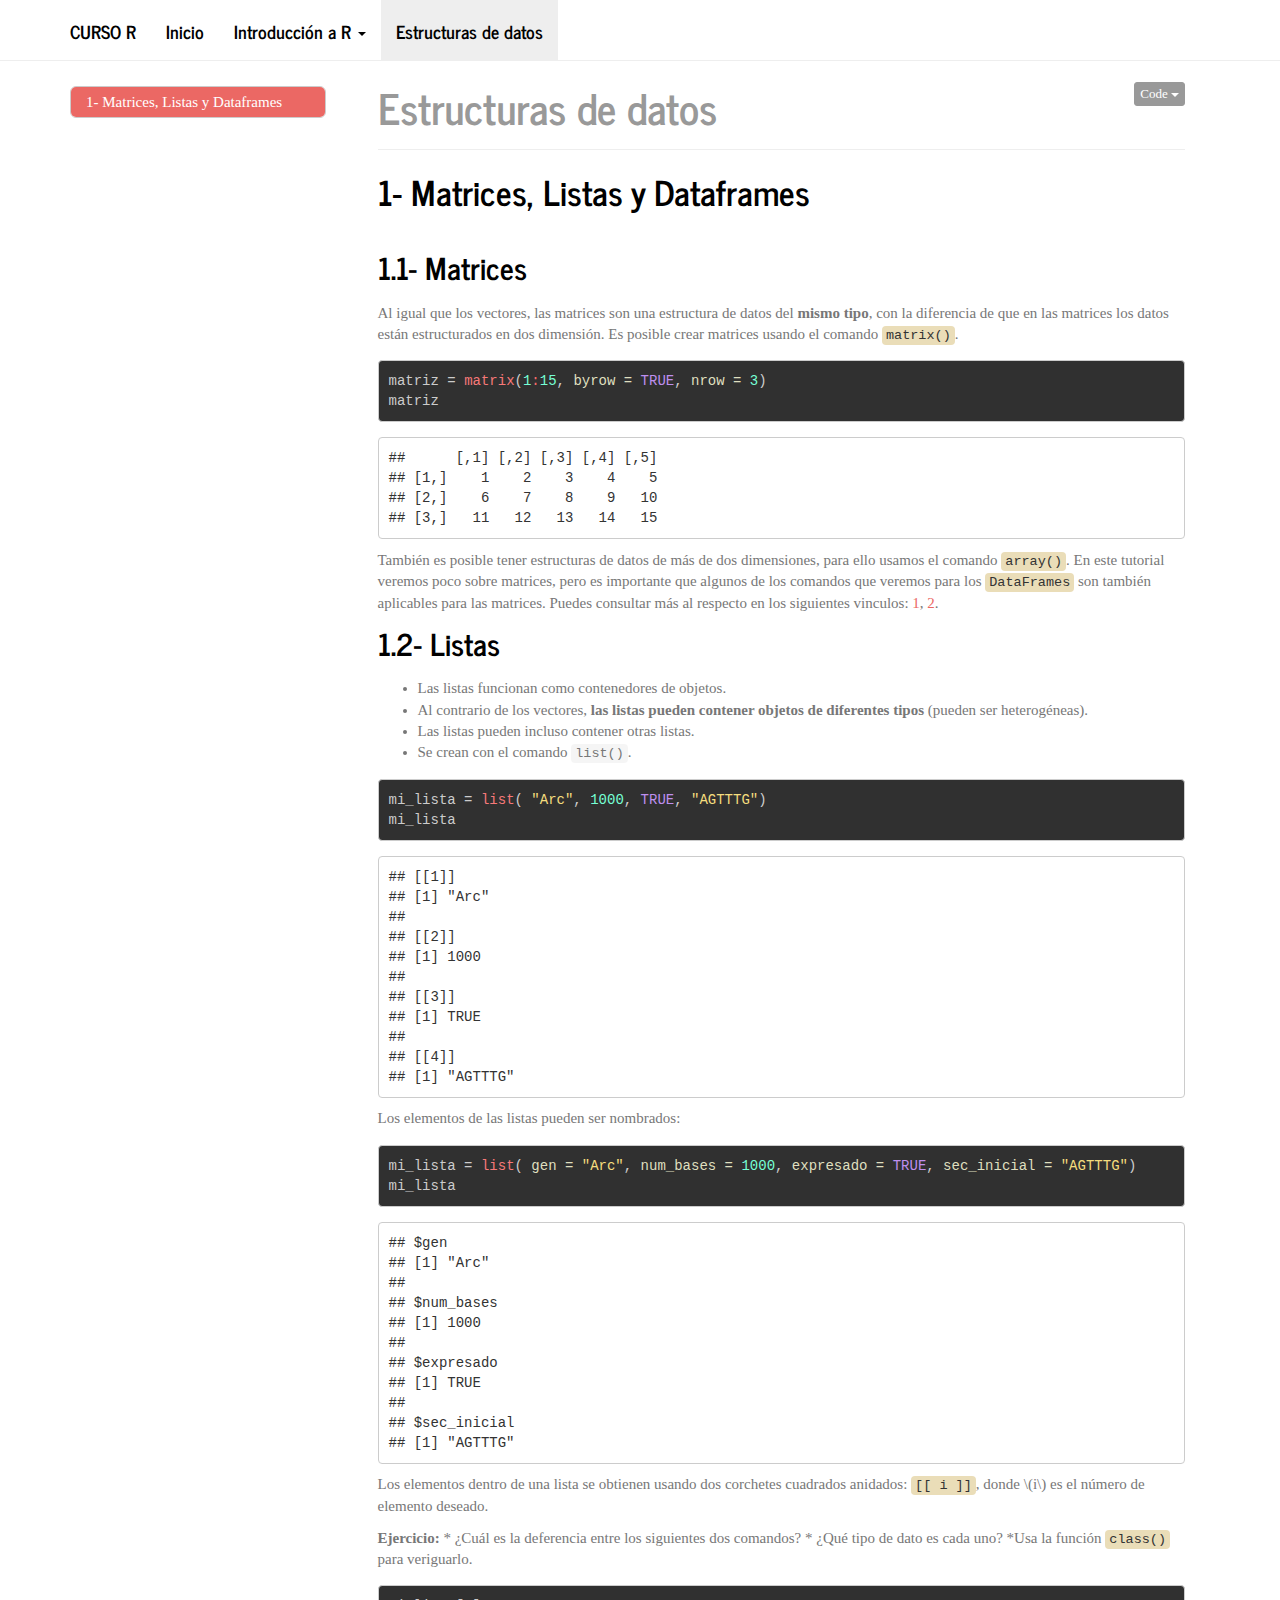
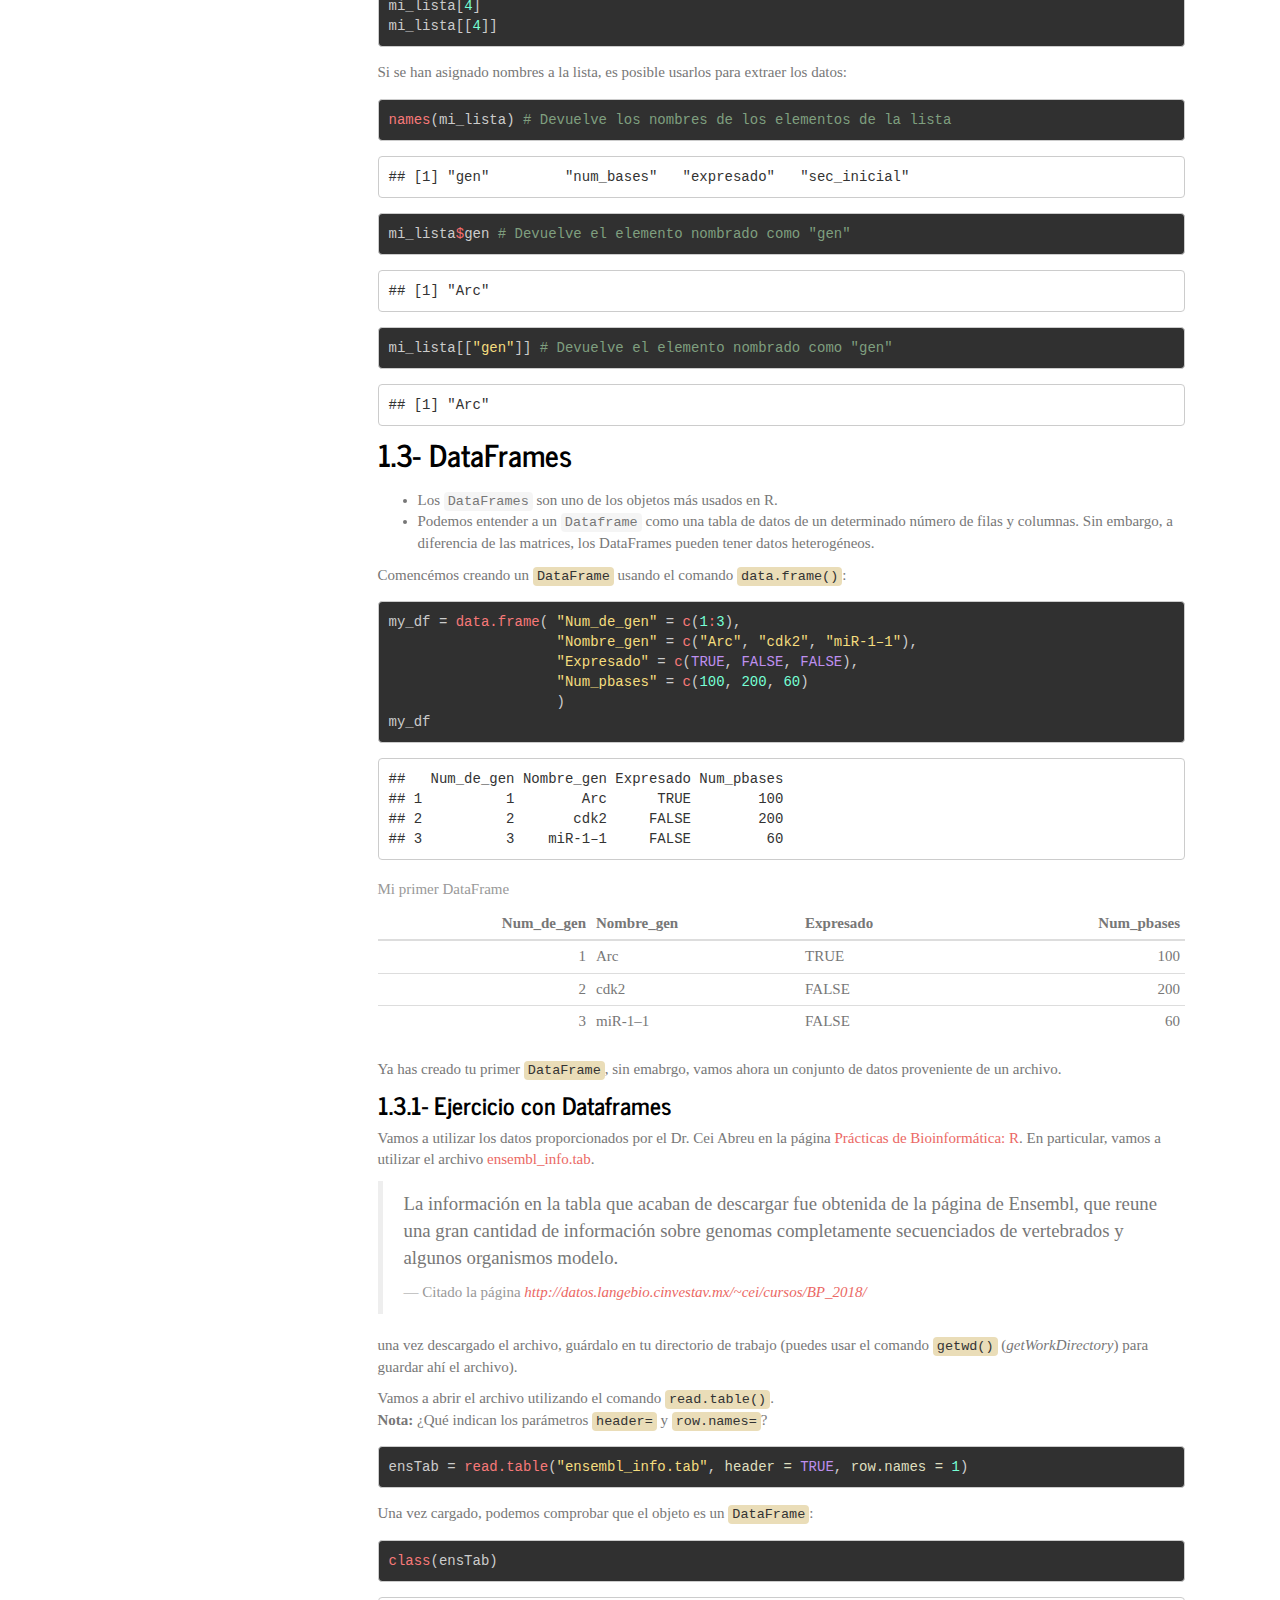
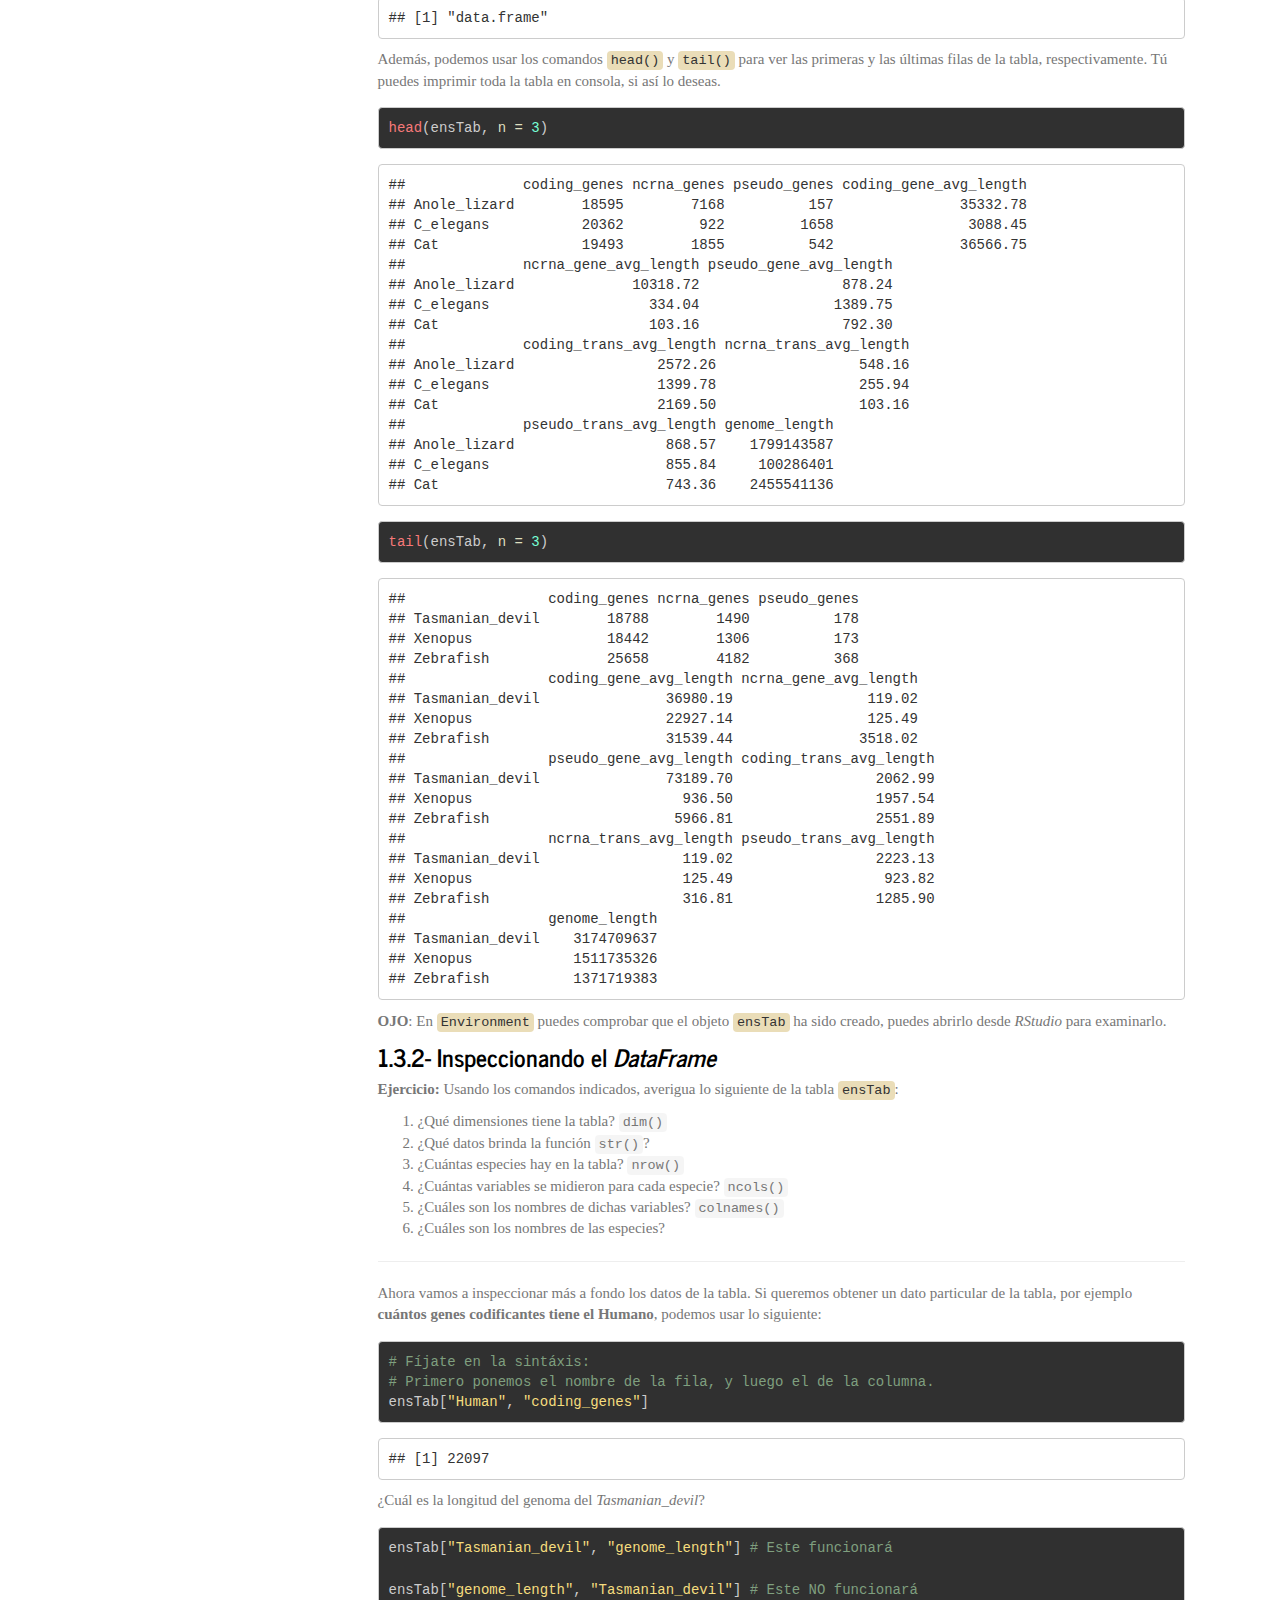
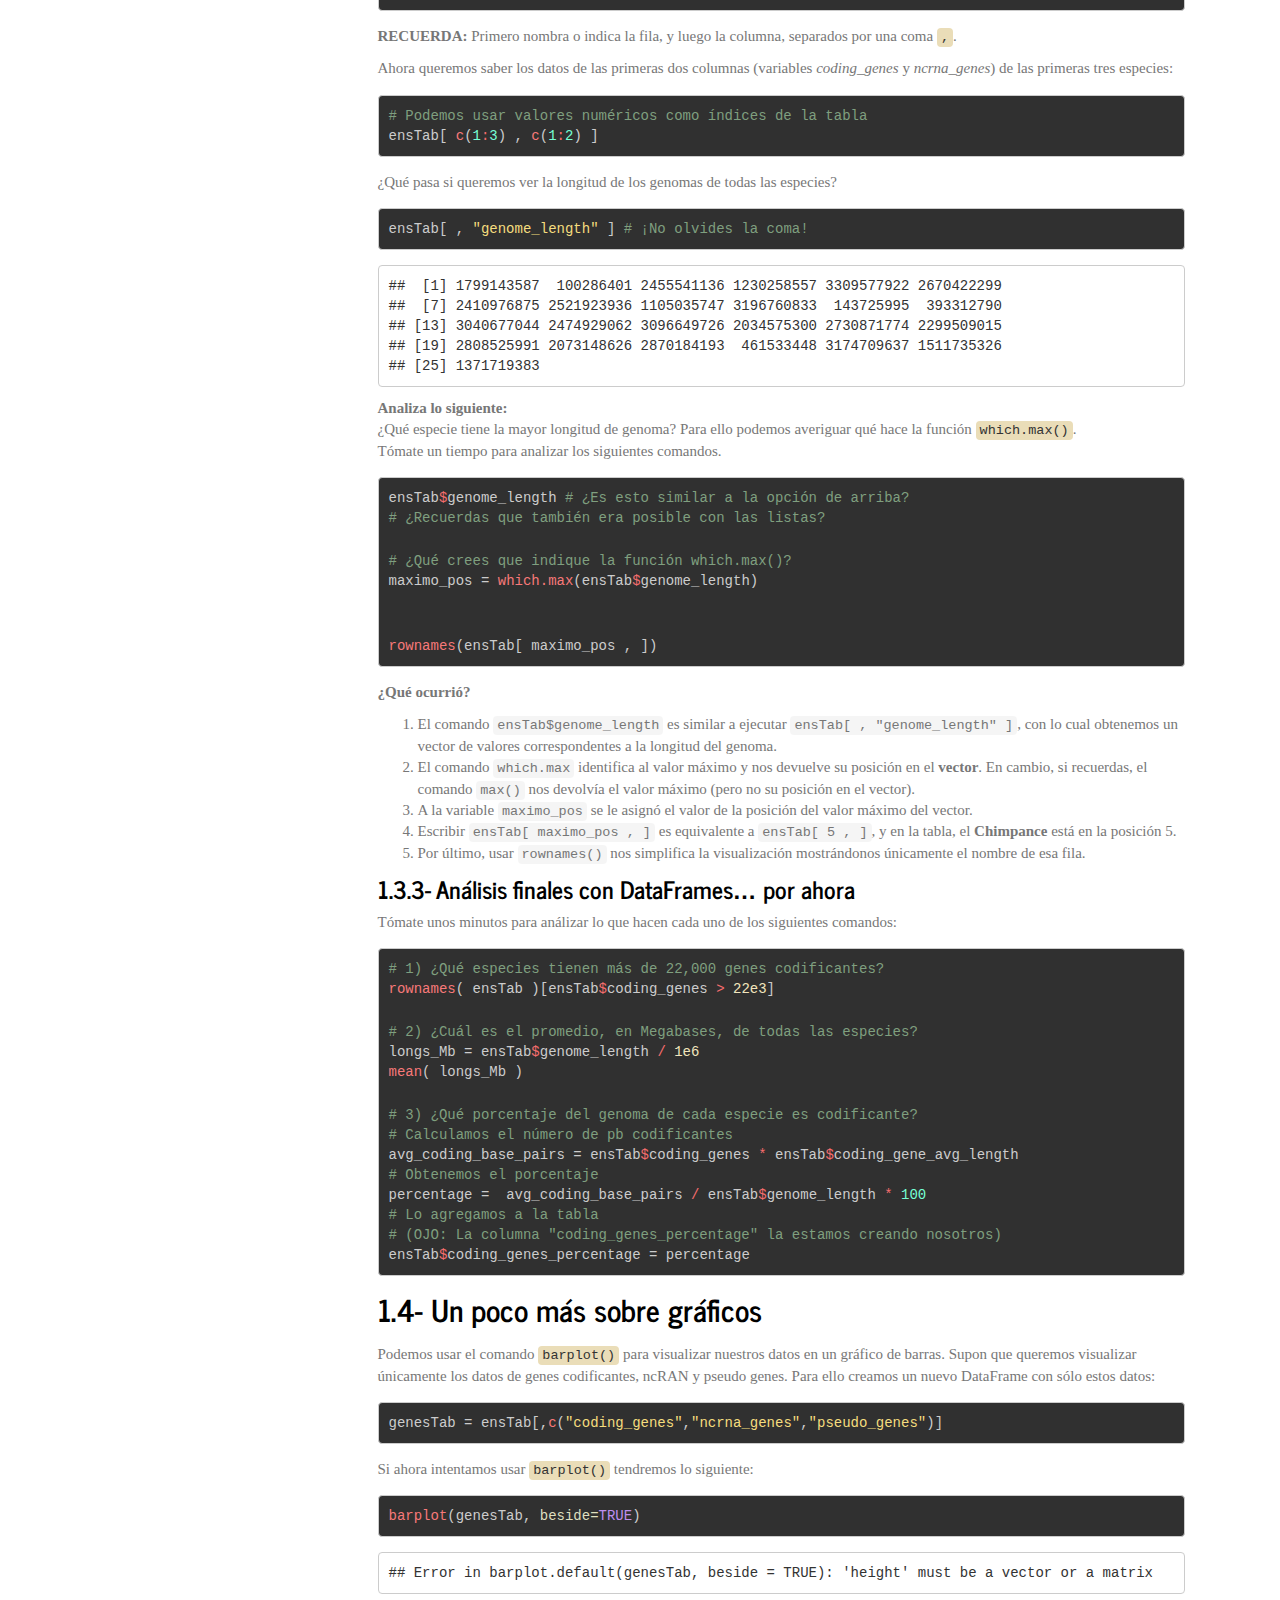
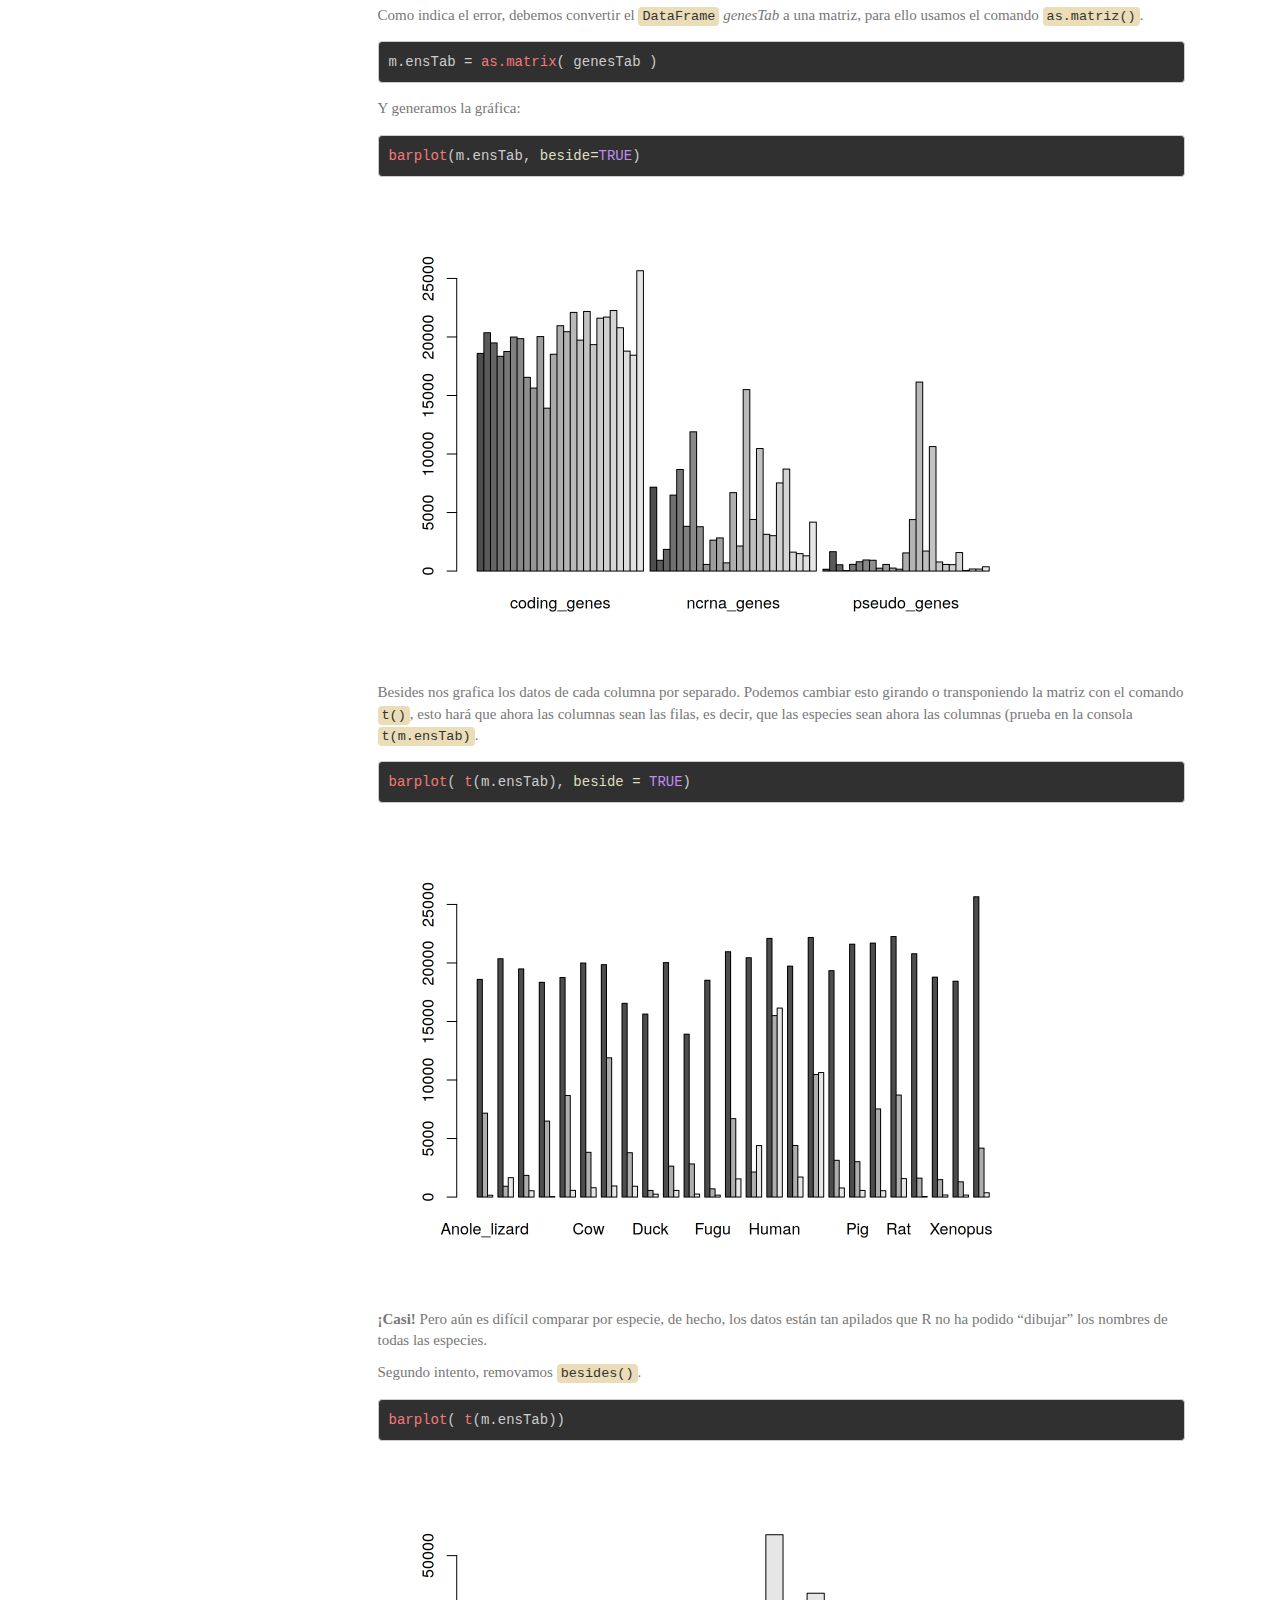
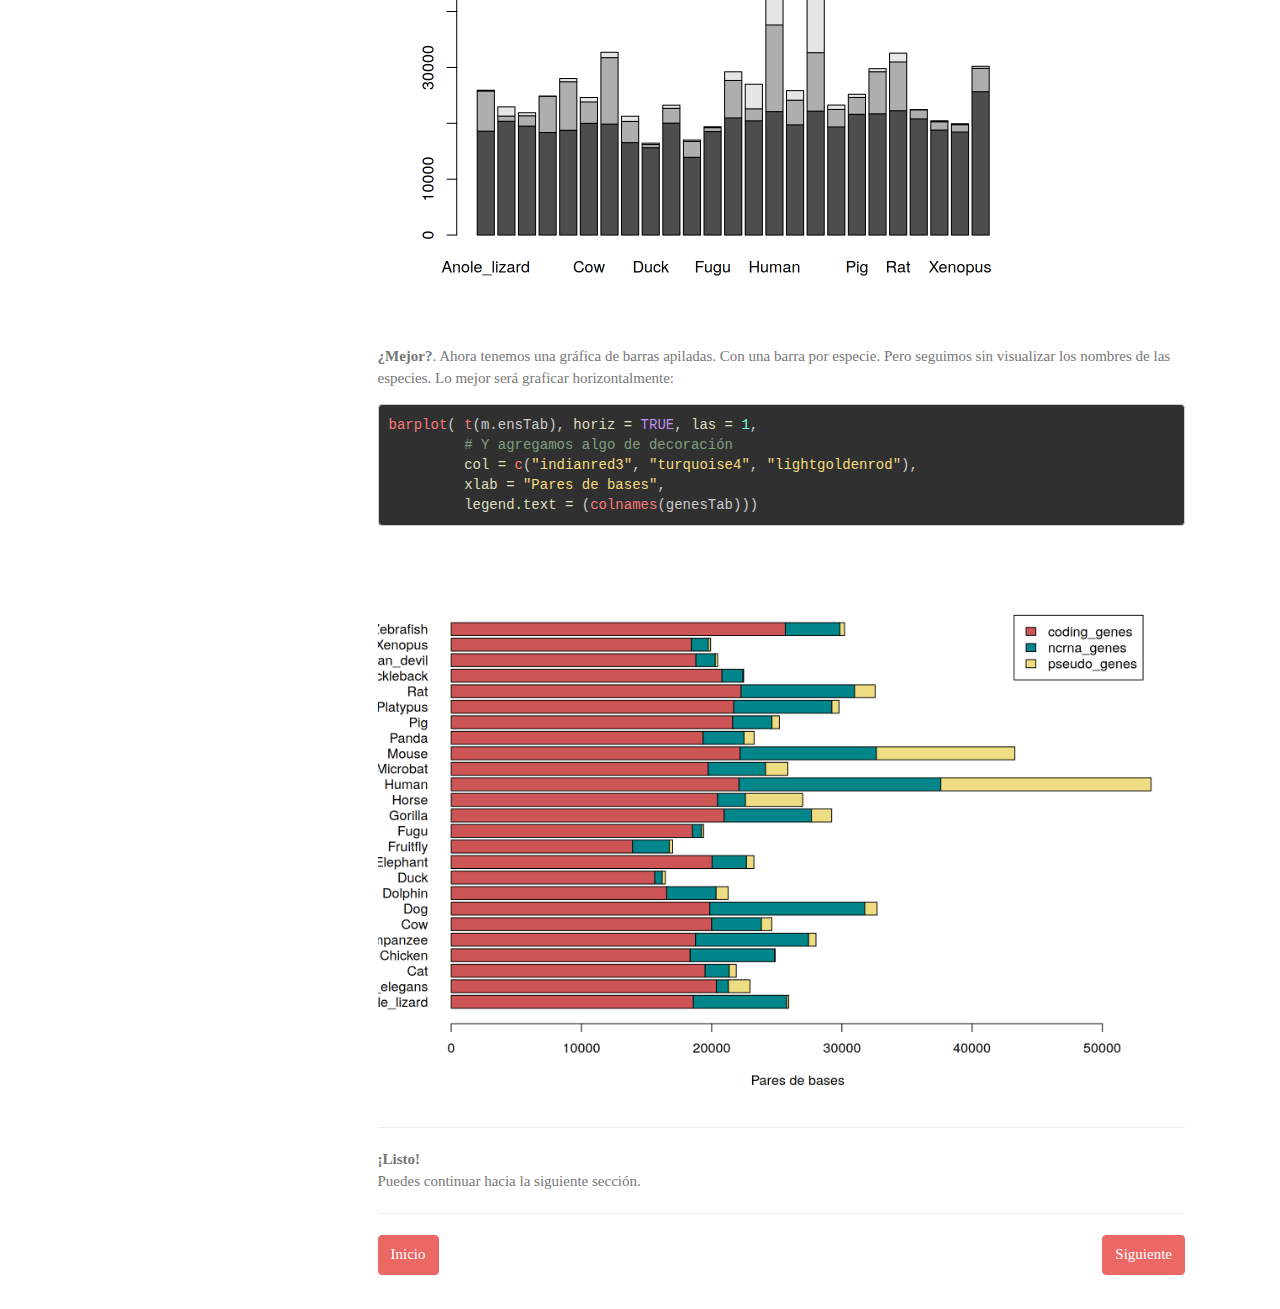
==== commit 075bb4bf: "Corregidos los vinculos de los botones de navegacion" ====
--- a/docs/estructuras_de_datos.html
+++ b/docs/estructuras_de_datos.html
@@ -722,21 +722,21 @@
 <div class="sourceCode" id="cb34"><pre class="sourceCode r"><code class="sourceCode r"><a class="sourceLine" id="cb34-1" data-line-number="1">m.ensTab =<span class="st"> </span><span class="kw">as.matrix</span>( genesTab )</a></code></pre></div>
 <p>Y generamos la gráfica:</p>
 <div class="sourceCode" id="cb35"><pre class="sourceCode r"><code class="sourceCode r"><a class="sourceLine" id="cb35-1" data-line-number="1"><span class="kw">barplot</span>(m.ensTab, <span class="dt">beside=</span><span class="ot">TRUE</span>) </a></code></pre></div>
-<p><img src="estructuras_de_datos_files/figure-html/unnamed-chunk-21-1.png" width="672" /></p>
+<p><img src="estructuras_de_datos_files/figure-html/unnamed-chunk-232-1.png" width="672" /></p>
 <p>Besides nos grafica los datos de cada columna por separado. Podemos cambiar esto girando o transponiendo la matriz con el comando <code>t()</code>, esto hará que ahora las columnas sean las filas, es decir, que las especies sean ahora las columnas (prueba en la consola <code>t(m.ensTab)</code>.</p>
 <div class="sourceCode" id="cb36"><pre class="sourceCode r"><code class="sourceCode r"><a class="sourceLine" id="cb36-1" data-line-number="1"><span class="kw">barplot</span>( <span class="kw">t</span>(m.ensTab), <span class="dt">beside =</span> <span class="ot">TRUE</span>) </a></code></pre></div>
-<p><img src="estructuras_de_datos_files/figure-html/unnamed-chunk-22-1.png" width="672" /></p>
+<p><img src="estructuras_de_datos_files/figure-html/unnamed-chunk-233-1.png" width="672" /></p>
 <p><strong>¡Casi!</strong> Pero aún es difícil comparar por especie, de hecho, los datos están tan apilados que R no ha podido “dibujar” los nombres de todas las especies.</p>
 <p>Segundo intento, removamos <code>besides()</code>.</p>
 <div class="sourceCode" id="cb37"><pre class="sourceCode r"><code class="sourceCode r"><a class="sourceLine" id="cb37-1" data-line-number="1"><span class="kw">barplot</span>( <span class="kw">t</span>(m.ensTab)) </a></code></pre></div>
-<p><img src="estructuras_de_datos_files/figure-html/unnamed-chunk-23-1.png" width="672" /></p>
+<p><img src="estructuras_de_datos_files/figure-html/unnamed-chunk-234-1.png" width="672" /></p>
 <p><strong>¿Mejor?</strong>. Ahora tenemos una gráfica de barras apiladas. Con una barra por especie. Pero seguimos sin visualizar los nombres de las especies. Lo mejor será graficar horizontalmente:</p>
 <div class="sourceCode" id="cb38"><pre class="sourceCode r"><code class="sourceCode r"><a class="sourceLine" id="cb38-1" data-line-number="1"><span class="kw">barplot</span>( <span class="kw">t</span>(m.ensTab), <span class="dt">horiz =</span> <span class="ot">TRUE</span>, <span class="dt">las =</span> <span class="dv">1</span>, </a>
 <a class="sourceLine" id="cb38-2" data-line-number="2">         <span class="co"># Y agregamos algo de decoración</span></a>
 <a class="sourceLine" id="cb38-3" data-line-number="3">         <span class="dt">col =</span> <span class="kw">c</span>(<span class="st">&quot;indianred3&quot;</span>, <span class="st">&quot;turquoise4&quot;</span>, <span class="st">&quot;lightgoldenrod&quot;</span>), </a>
 <a class="sourceLine" id="cb38-4" data-line-number="4">         <span class="dt">xlab =</span> <span class="st">&quot;Pares de bases&quot;</span>,</a>
 <a class="sourceLine" id="cb38-5" data-line-number="5">         <span class="dt">legend.text =</span> (<span class="kw">colnames</span>(genesTab))) </a></code></pre></div>
-<p><img src="estructuras_de_datos_files/figure-html/unnamed-chunk-24-1.png" width="672" /></p>
+<p><img src="estructuras_de_datos_files/figure-html/unnamed-chunk-235-1.png" width="960" /></p>
 <hr />
 <p><strong>¡Listo!</strong><br />
 Puedes continuar hacia la siguiente sección.</p>
@@ -750,7 +750,7 @@
 </div>
 </div>
 
-<div id="rmd-source-code">[base64]/UXXDqSBpbmRpY2FuIGxvcyBwYXLDoW1ldHJvcyBgaGVhZGVyPWAgeSBgcm93Lm5hbWVzPWA/[base64]/UXXDqSBkYXRvcyBicmluZGEgbGEgZnVuY2nDs24gYHN0cigpYD8gIAozLiDCv0N1w6FudGFzIGVzcGVjaWVzIGhheSBlbiBsYSB0YWJsYT8gYG5yb3coKWAKNC4gwr9DdcOhbnRhcyB2YXJpYWJsZXMgc2UgbWlkaWVyb24gcGFyYSBjYWRhIGVzcGVjaWU/IGBuY29scygpYAo1LiDCv0N1w6FsZXMgc29uIGxvcyBub21icmVzIGRlIGRpY2hhcyB2YXJpYWJsZXM/IGBjb2xuYW1lcygpYCAKNi4gwr9DdcOhbGVzIHNvbiBsb3Mgbm9tYnJlcyBkZSBsYXMgZXNwZWNpZXM/[base64]/UXXDqSBwYXNhIHNpIHF1ZXJlbW9zIHZlciBsYSBsb25naXR1ZCBkZSBsb3MgZ2Vub21hcyBkZSB0b2RhcyBsYXMgZXNwZWNpZXM/[base64]/[base64]/[base64]/UXXDqSBlc3BlY2llcyB0aWVuZW4gbcOhcyBkZSAyMiwwMDAgZ2VuZXMgY29kaWZpY2FudGVzPwpyb3duYW1lcyggZW5zVGFiIClbZW5zVGFiJGNvZGluZ19nZW5lcyA+IDIyZTNdCgojIDIpIMK/[base64]/[base64]</div>
+<div id="rmd-source-code">[base64]/UXXDqSBpbmRpY2FuIGxvcyBwYXLDoW1ldHJvcyBgaGVhZGVyPWAgeSBgcm93Lm5hbWVzPWA/[base64]/UXXDqSBkYXRvcyBicmluZGEgbGEgZnVuY2nDs24gYHN0cigpYD8gIAozLiDCv0N1w6FudGFzIGVzcGVjaWVzIGhheSBlbiBsYSB0YWJsYT8gYG5yb3coKWAKNC4gwr9DdcOhbnRhcyB2YXJpYWJsZXMgc2UgbWlkaWVyb24gcGFyYSBjYWRhIGVzcGVjaWU/IGBuY29scygpYAo1LiDCv0N1w6FsZXMgc29uIGxvcyBub21icmVzIGRlIGRpY2hhcyB2YXJpYWJsZXM/IGBjb2xuYW1lcygpYCAKNi4gwr9DdcOhbGVzIHNvbiBsb3Mgbm9tYnJlcyBkZSBsYXMgZXNwZWNpZXM/[base64]/UXXDqSBwYXNhIHNpIHF1ZXJlbW9zIHZlciBsYSBsb25naXR1ZCBkZSBsb3MgZ2Vub21hcyBkZSB0b2RhcyBsYXMgZXNwZWNpZXM/[base64]/[base64]/[base64]/UXXDqSBlc3BlY2llcyB0aWVuZW4gbcOhcyBkZSAyMiwwMDAgZ2VuZXMgY29kaWZpY2FudGVzPwpyb3duYW1lcyggZW5zVGFiIClbZW5zVGFiJGNvZGluZ19nZW5lcyA+IDIyZTNdCgojIDIpIMK/[base64]/[base64]</div>
 
 
 </div>
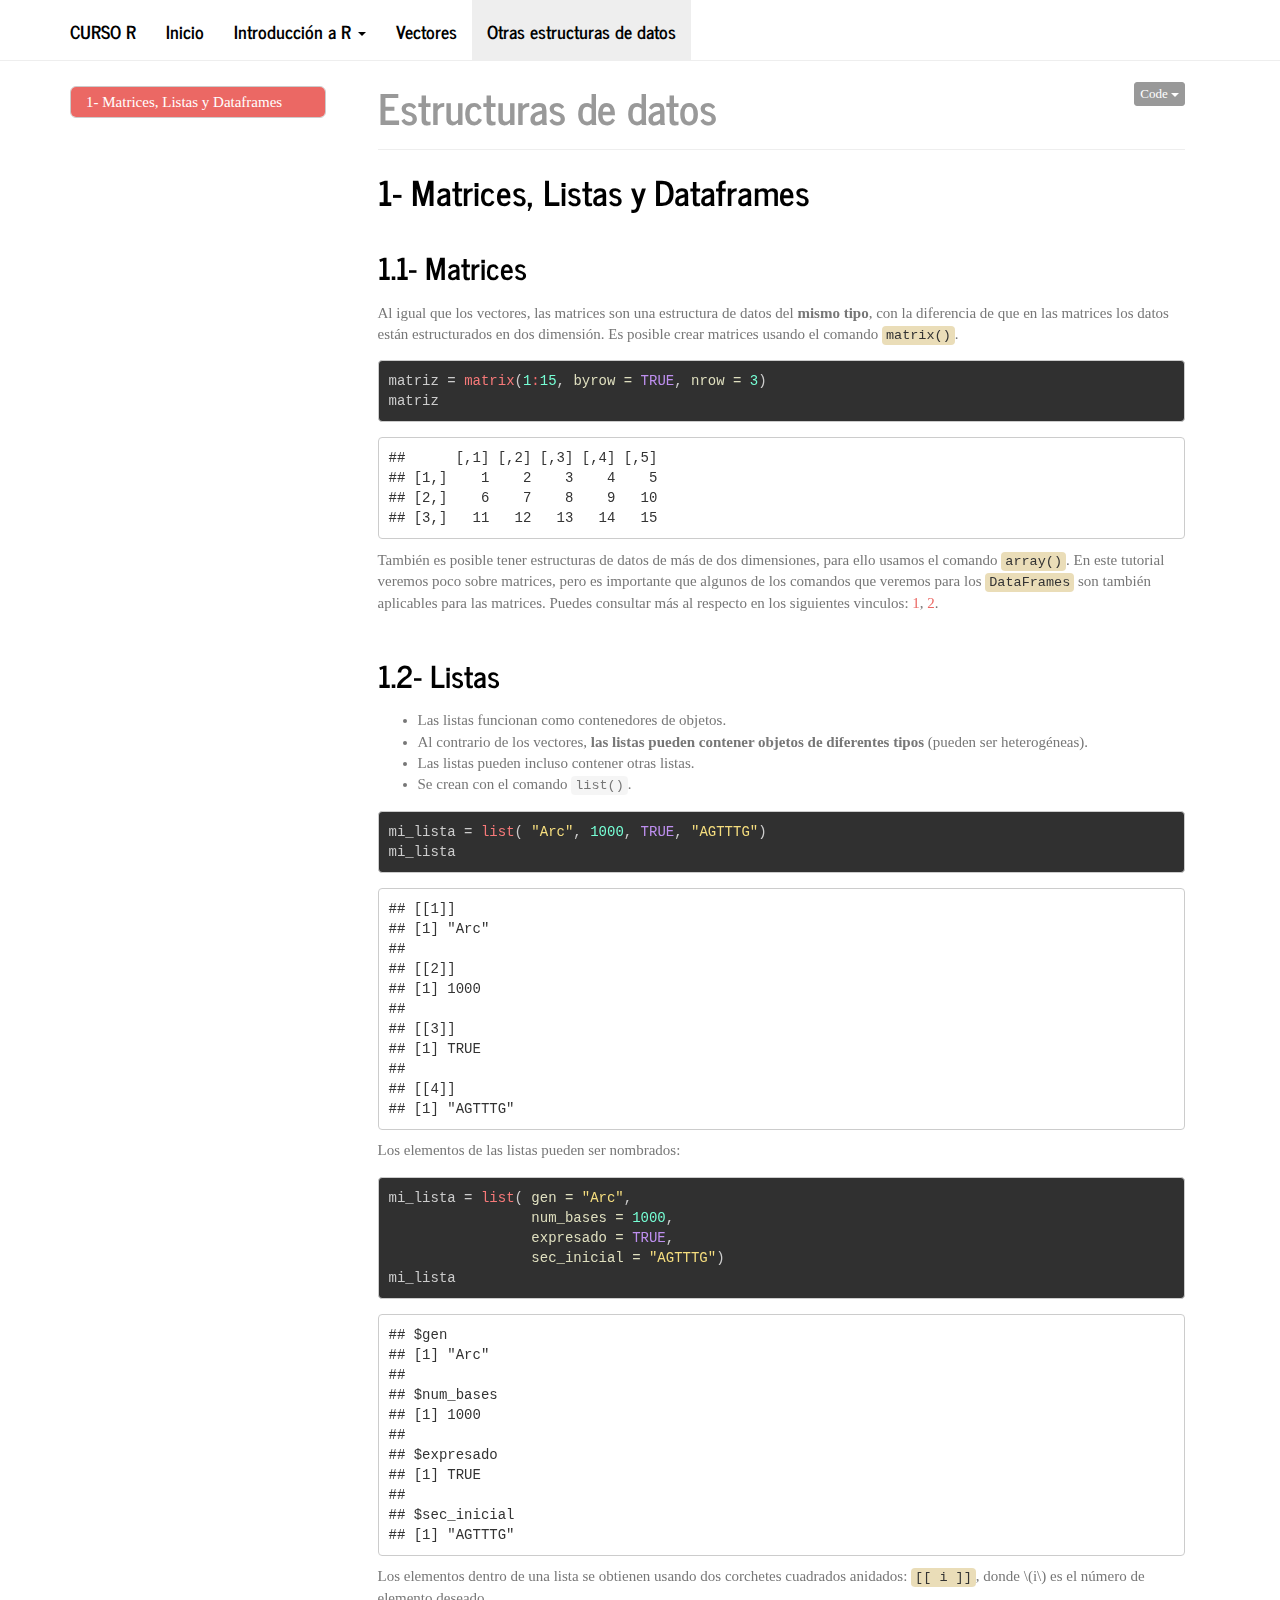
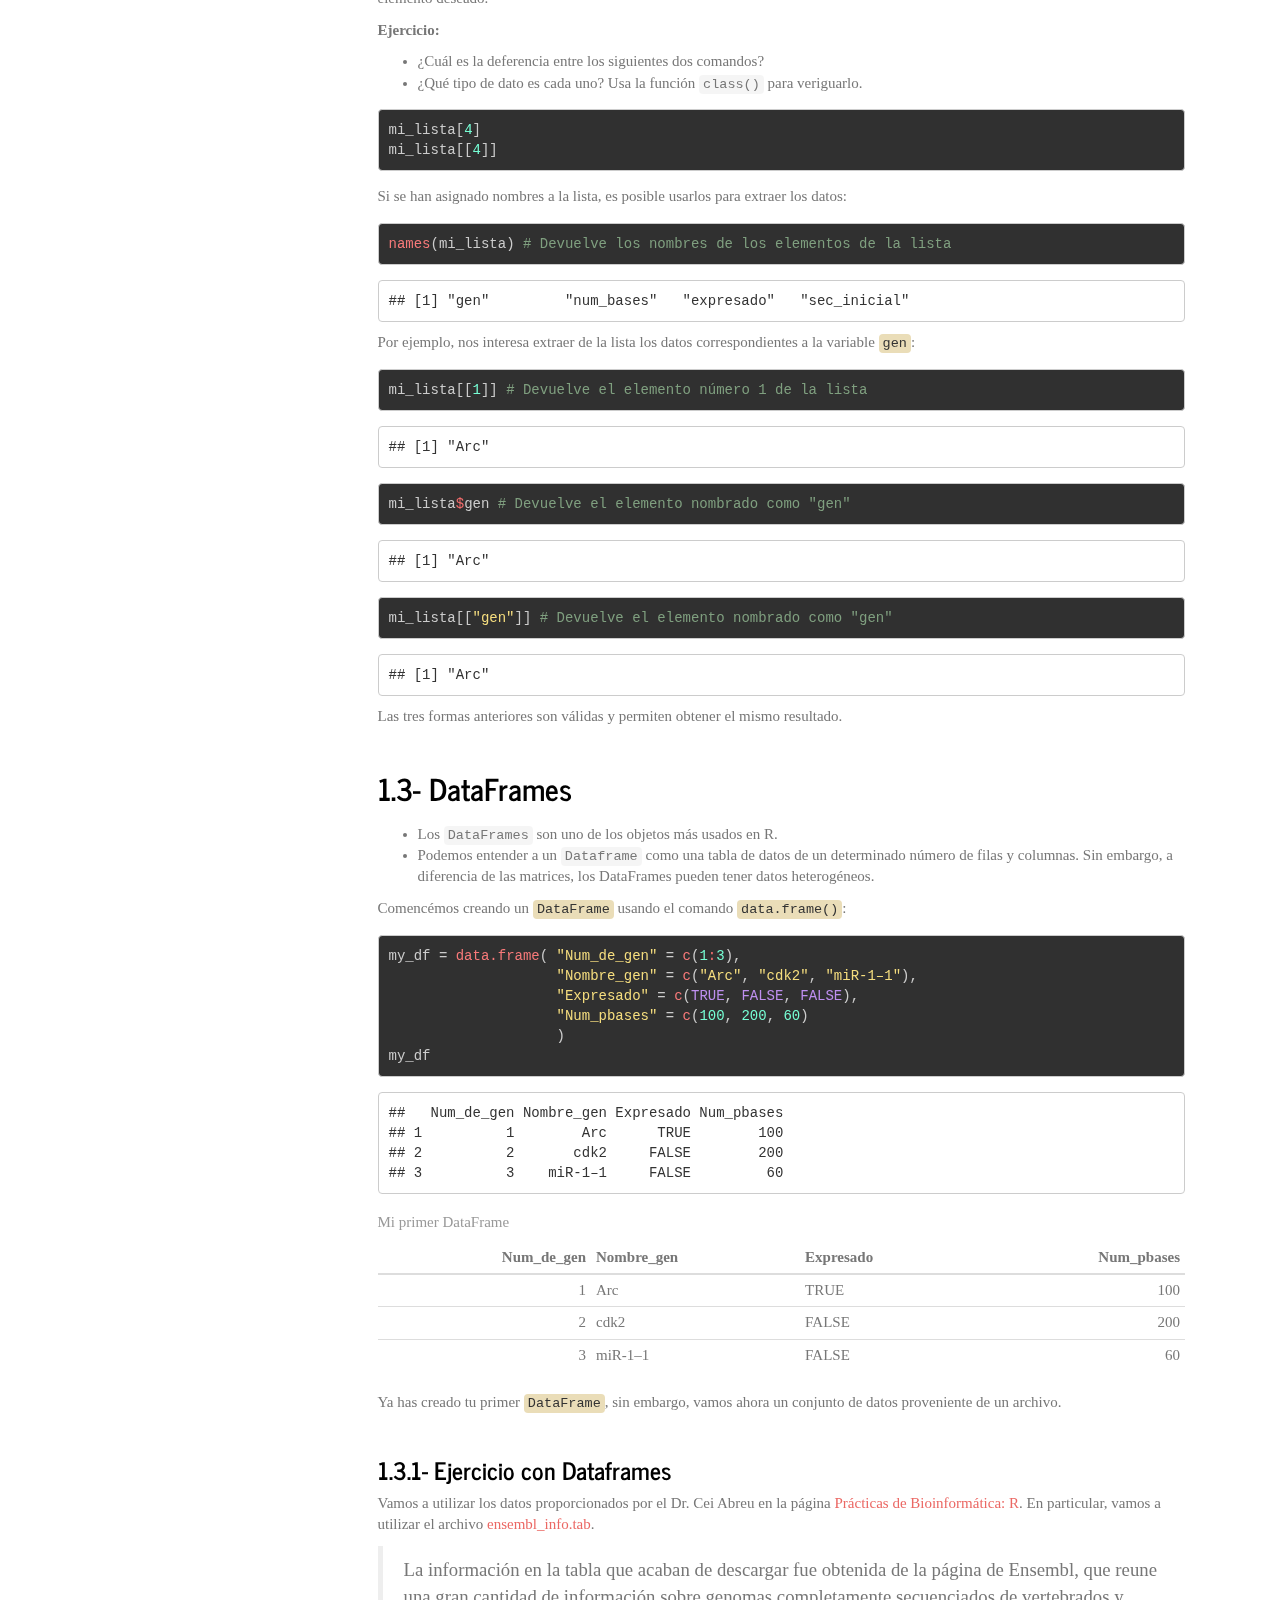
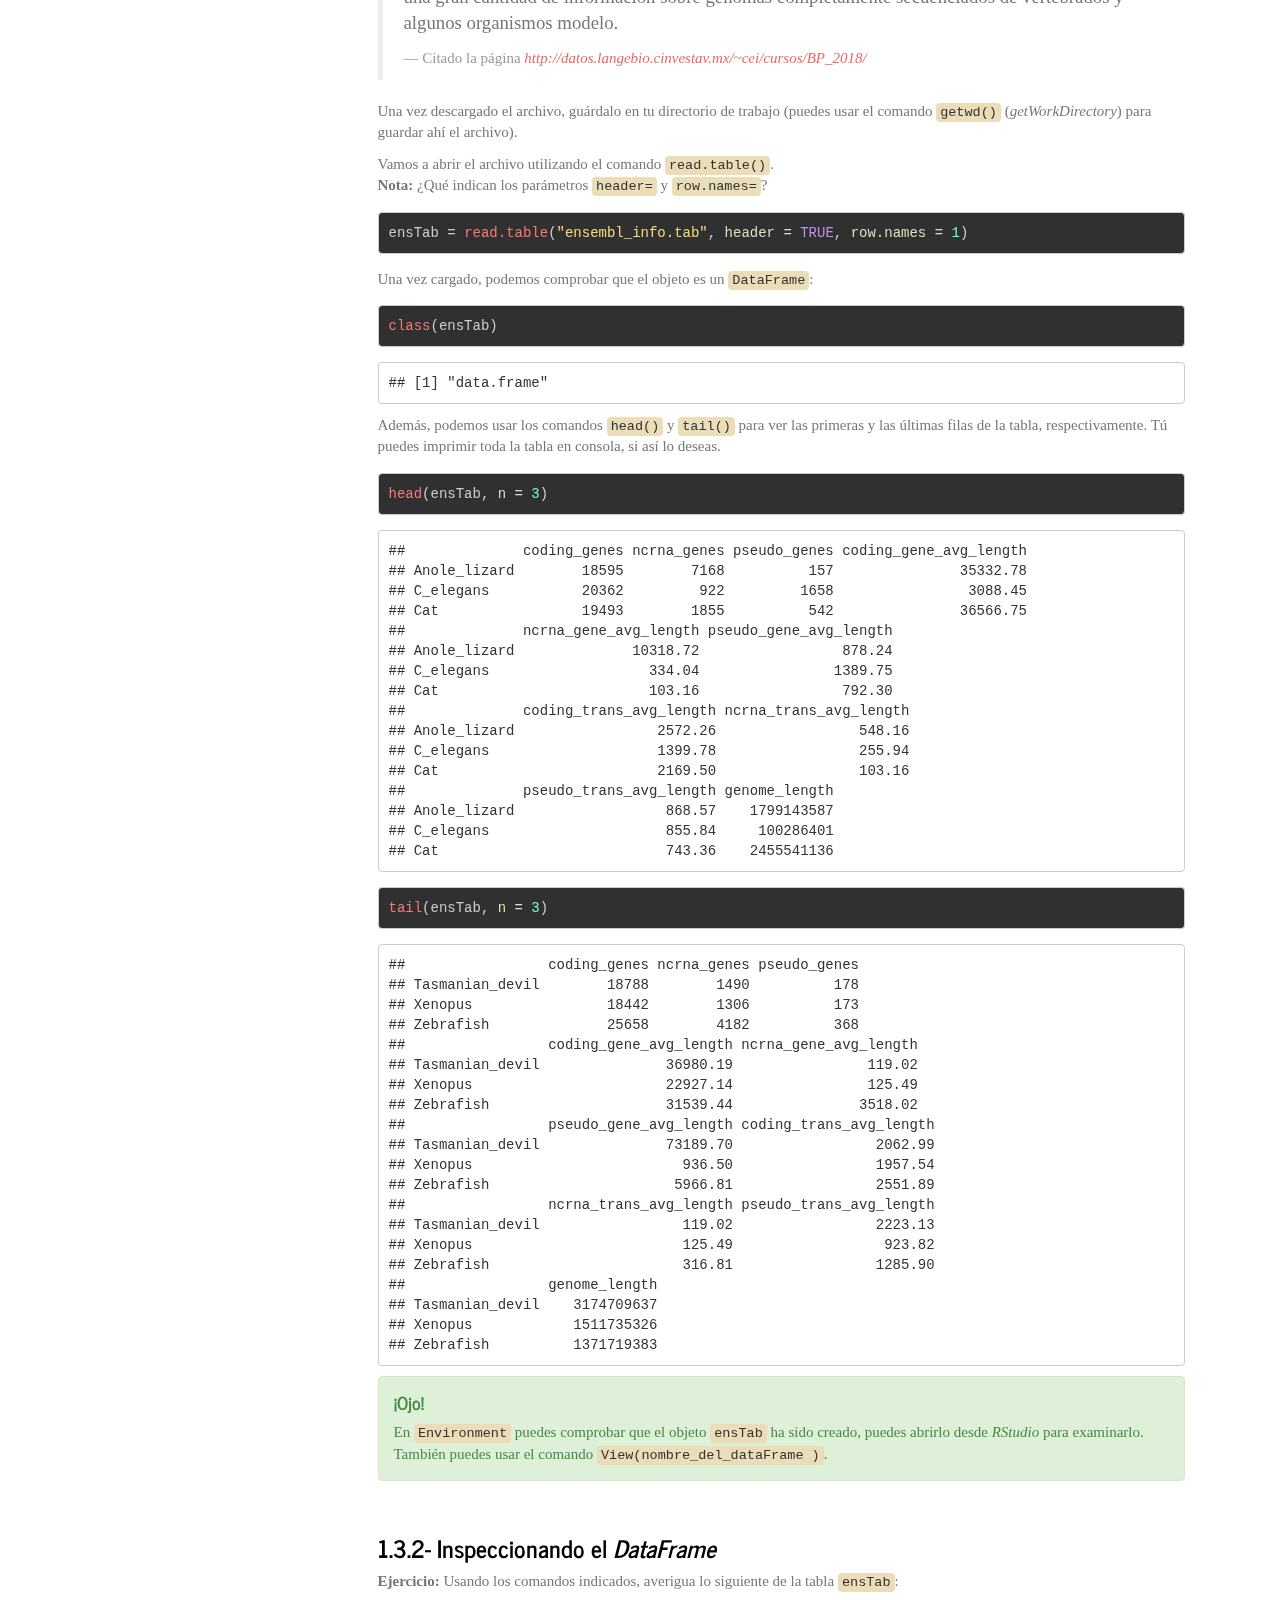
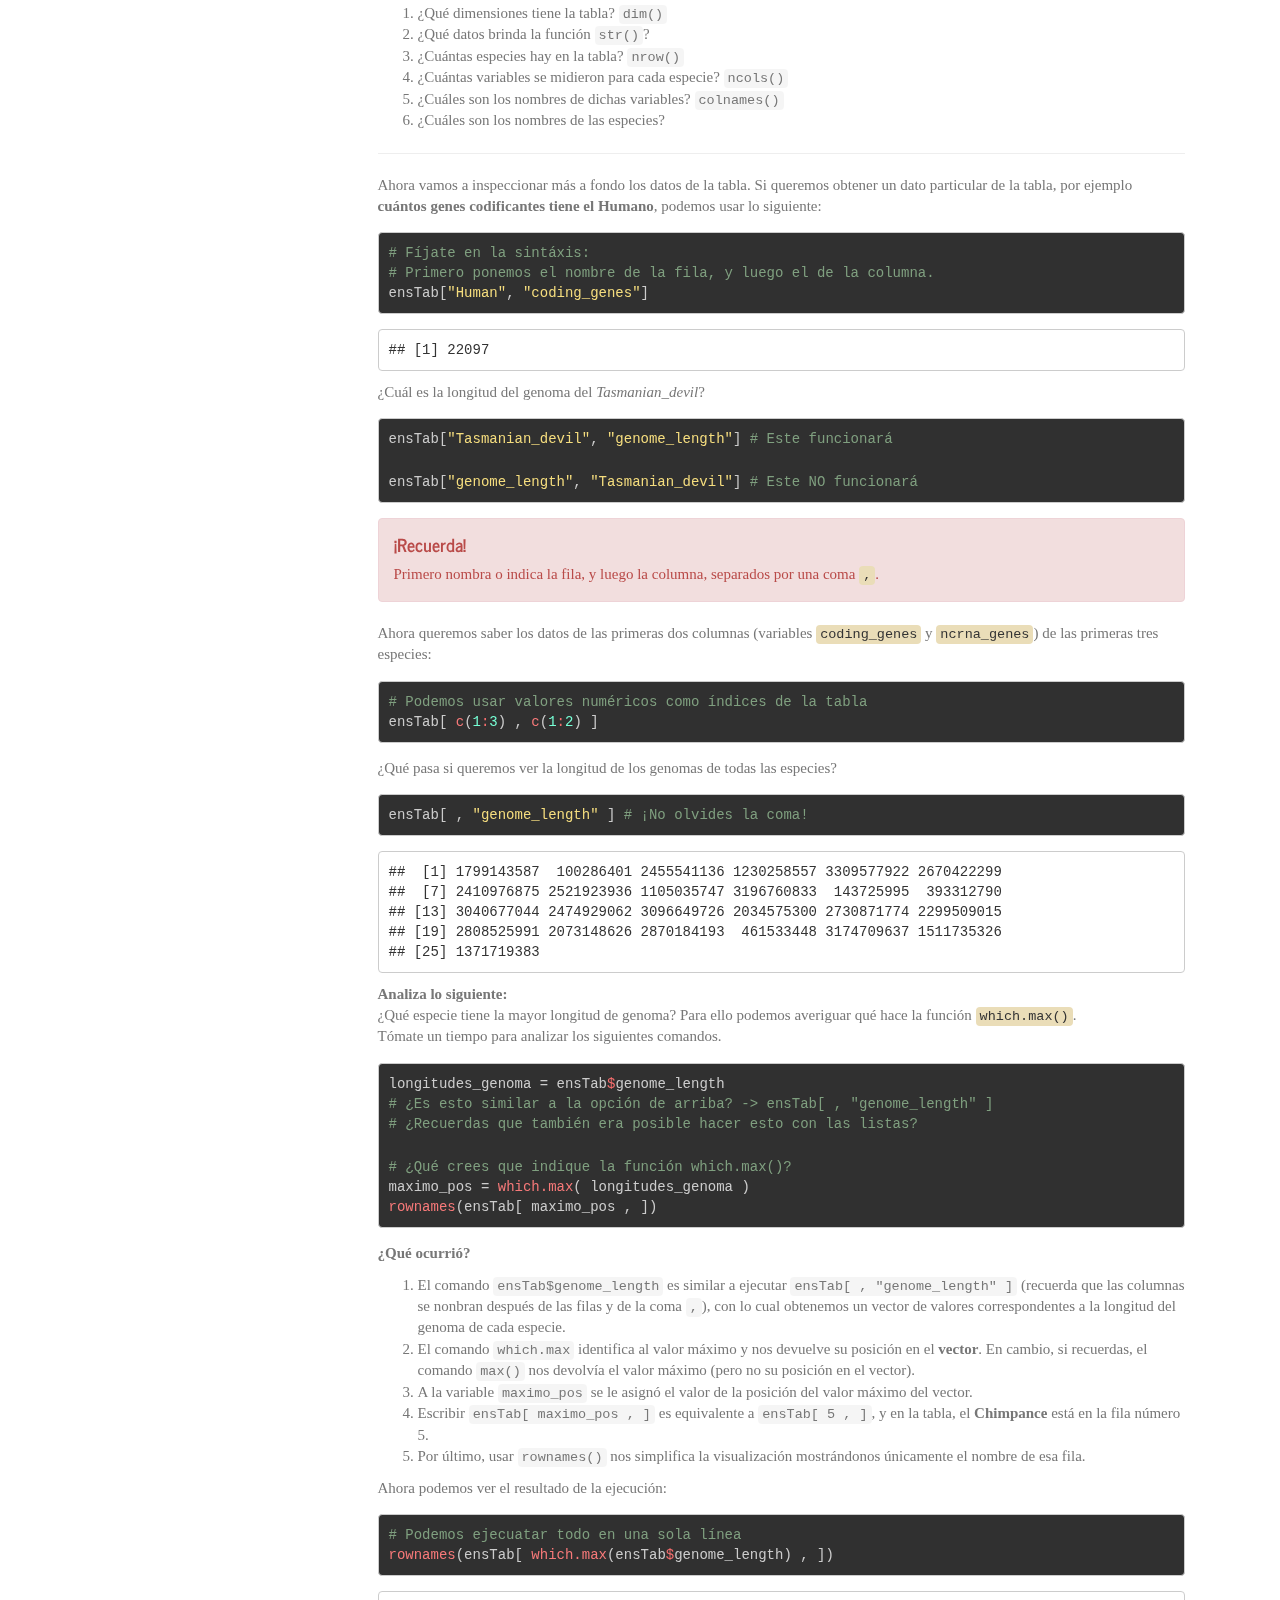
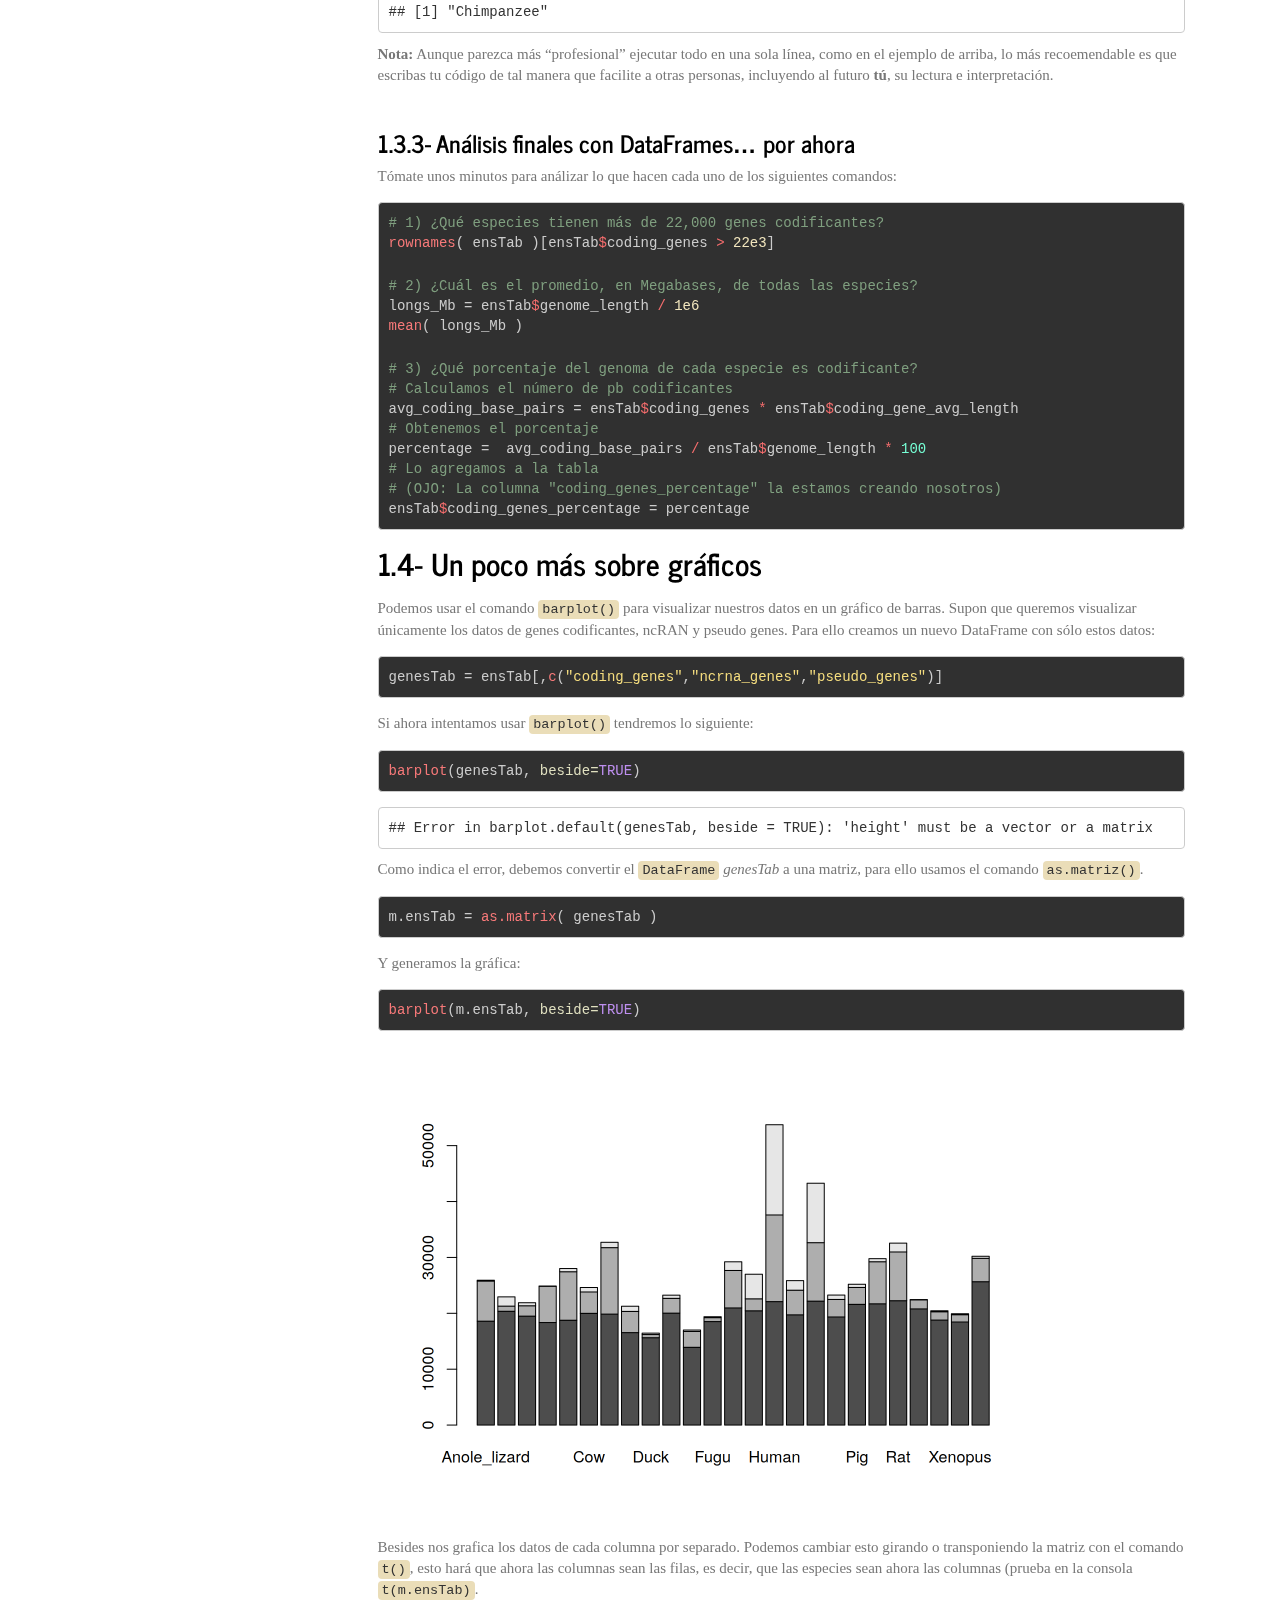
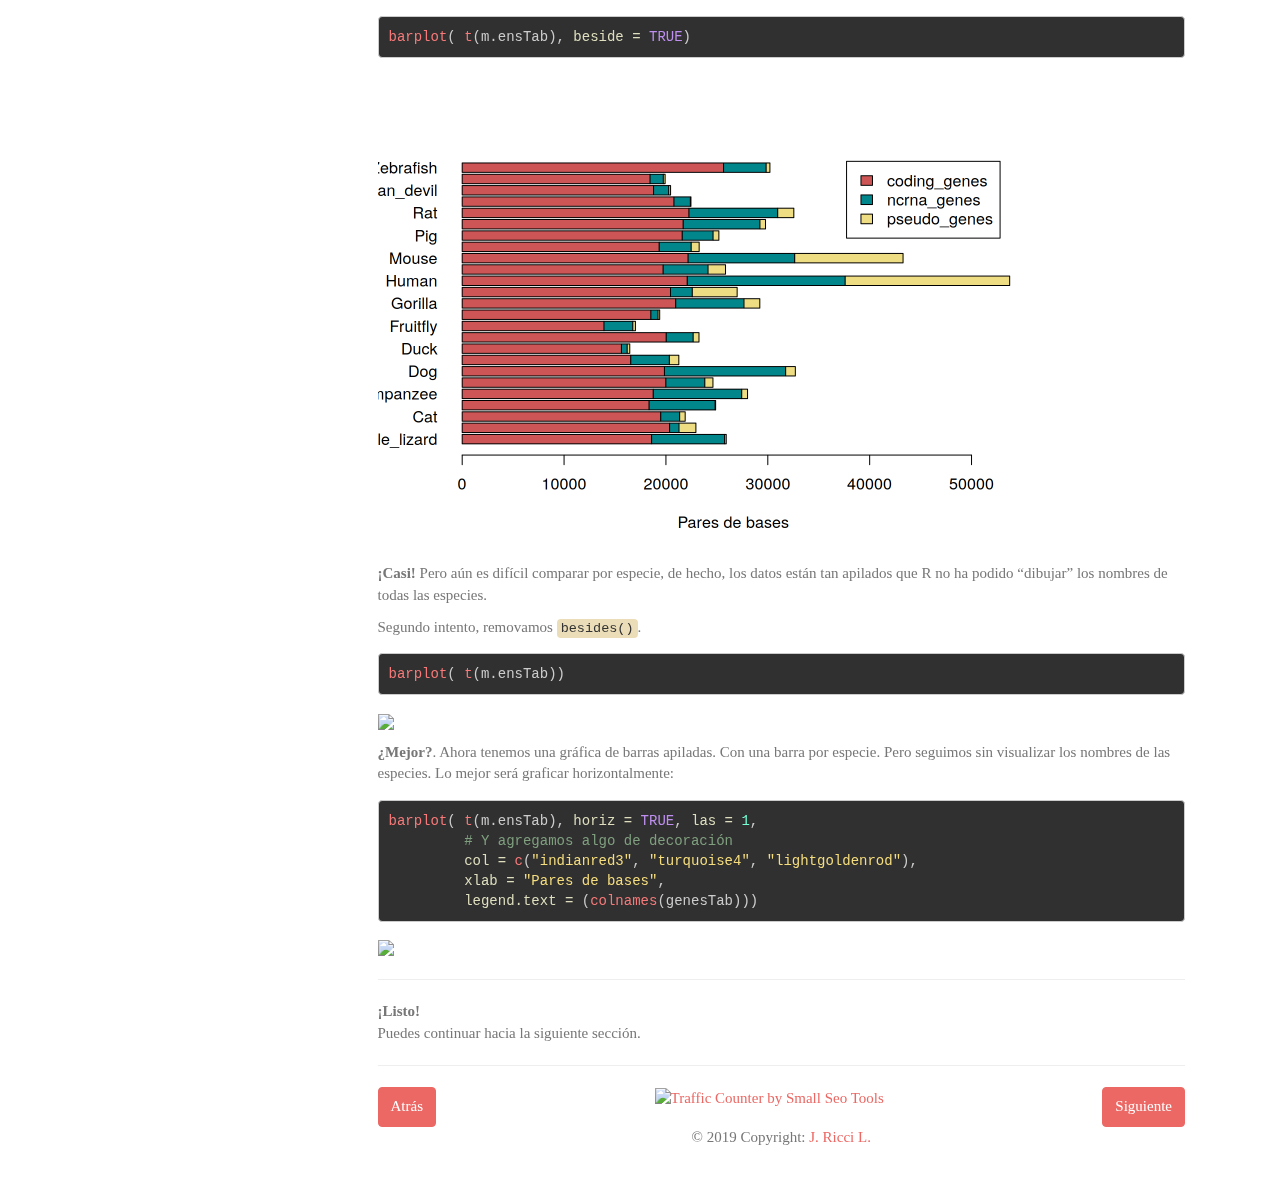
==== commit 9626416e: "Corregidos botones de navegacin" ====
--- a/docs/estructuras_de_datos.html
+++ b/docs/estructuras_de_datos.html
@@ -434,18 +434,18 @@
   </a>
   <ul class="dropdown-menu" role="menu">
     <li>
-      <a href="intro_R_p1.html">Parte 1</a>
+      <a href="intro_R_p1.html">Primeros Pasos con R</a>
     </li>
     <li>
-      <a href="intro_R_p2.html">Parte 2</a>
-    </li>
-    <li>
-      <a href="intro_R_p3.html">Parte 3</a>
+      <a href="intro_R_p2.html">Tipos de Datos en R</a>
     </li>
   </ul>
 </li>
 <li>
-  <a href="estructuras_de_datos.html">Estructuras de datos</a>
+  <a href="intro_R_p3.html">Vectores</a>
+</li>
+<li>
+  <a href="estructuras_de_datos.html">Otras estructuras de datos</a>
 </li>
       </ul>
       <ul class="nav navbar-nav navbar-right">
@@ -484,6 +484,7 @@
 ## [2,]    6    7    8    9   10
 ## [3,]   11   12   13   14   15</code></pre>
 <p>También es posible tener estructuras de datos de más de dos dimensiones, para ello usamos el comando <code>array()</code>. En este tutorial veremos poco sobre matrices, pero es importante que algunos de los comandos que veremos para los <code>DataFrames</code> son también aplicables para las matrices. Puedes consultar más al respecto en los siguientes vinculos: <a href="https://www.oreilly.com/library/view/learning-r/9781449357160/ch04.html">1</a>, <a href="http://www.r-tutor.com/r-introduction/matrix">2</a>.</p>
+<p><br></p>
 </div>
 <div id="listas" class="section level2">
 <h2><span class="header-section-number">1.2</span> Listas</h2>
@@ -507,8 +508,11 @@
 ## [[4]]
 ## [1] &quot;AGTTTG&quot;</code></pre>
 <p>Los elementos de las listas pueden ser nombrados:</p>
-<div class="sourceCode" id="cb5"><pre class="sourceCode r"><code class="sourceCode r"><a class="sourceLine" id="cb5-1" data-line-number="1">mi_lista =<span class="st"> </span><span class="kw">list</span>( <span class="dt">gen =</span> <span class="st">&quot;Arc&quot;</span>, <span class="dt">num_bases =</span> <span class="dv">1000</span>, <span class="dt">expresado =</span> <span class="ot">TRUE</span>, <span class="dt">sec_inicial =</span> <span class="st">&quot;AGTTTG&quot;</span>)</a>
-<a class="sourceLine" id="cb5-2" data-line-number="2">mi_lista</a></code></pre></div>
+<div class="sourceCode" id="cb5"><pre class="sourceCode r"><code class="sourceCode r"><a class="sourceLine" id="cb5-1" data-line-number="1">mi_lista =<span class="st"> </span><span class="kw">list</span>( <span class="dt">gen =</span> <span class="st">&quot;Arc&quot;</span>, </a>
+<a class="sourceLine" id="cb5-2" data-line-number="2">                 <span class="dt">num_bases =</span> <span class="dv">1000</span>, </a>
+<a class="sourceLine" id="cb5-3" data-line-number="3">                 <span class="dt">expresado =</span> <span class="ot">TRUE</span>, </a>
+<a class="sourceLine" id="cb5-4" data-line-number="4">                 <span class="dt">sec_inicial =</span> <span class="st">&quot;AGTTTG&quot;</span>)</a>
+<a class="sourceLine" id="cb5-5" data-line-number="5">mi_lista</a></code></pre></div>
 <pre><code>## $gen
 ## [1] &quot;Arc&quot;
 ## 
@@ -521,16 +525,25 @@
 ## $sec_inicial
 ## [1] &quot;AGTTTG&quot;</code></pre>
 <p>Los elementos dentro de una lista se obtienen usando dos corchetes cuadrados anidados: <code>[[ i ]]</code>, donde <span class="math inline">\(i\)</span> es el número de elemento deseado.</p>
-<p><strong>Ejercicio:</strong> * ¿Cuál es la deferencia entre los siguientes dos comandos? * ¿Qué tipo de dato es cada uno? *Usa la función <code>class()</code> para veriguarlo.</p>
+<p><strong>Ejercicio:</strong></p>
+<ul>
+<li>¿Cuál es la deferencia entre los siguientes dos comandos?</li>
+<li>¿Qué tipo de dato es cada uno? Usa la función <code>class()</code> para veriguarlo.</li>
+</ul>
 <div class="sourceCode" id="cb7"><pre class="sourceCode r"><code class="sourceCode r"><a class="sourceLine" id="cb7-1" data-line-number="1">mi_lista[<span class="dv">4</span>]</a>
 <a class="sourceLine" id="cb7-2" data-line-number="2">mi_lista[[<span class="dv">4</span>]]</a></code></pre></div>
 <p>Si se han asignado nombres a la lista, es posible usarlos para extraer los datos:</p>
 <div class="sourceCode" id="cb8"><pre class="sourceCode r"><code class="sourceCode r"><a class="sourceLine" id="cb8-1" data-line-number="1"><span class="kw">names</span>(mi_lista) <span class="co"># Devuelve los nombres de los elementos de la lista</span></a></code></pre></div>
 <pre><code>## [1] &quot;gen&quot;         &quot;num_bases&quot;   &quot;expresado&quot;   &quot;sec_inicial&quot;</code></pre>
-<div class="sourceCode" id="cb10"><pre class="sourceCode r"><code class="sourceCode r"><a class="sourceLine" id="cb10-1" data-line-number="1">mi_lista<span class="op">$</span>gen <span class="co"># Devuelve el elemento nombrado como &quot;gen&quot;</span></a></code></pre></div>
+<p>Por ejemplo, nos interesa extraer de la lista los datos correspondientes a la variable <code>gen</code>:</p>
+<div class="sourceCode" id="cb10"><pre class="sourceCode r"><code class="sourceCode r"><a class="sourceLine" id="cb10-1" data-line-number="1">mi_lista[[<span class="dv">1</span>]] <span class="co"># Devuelve el elemento número 1 de la lista</span></a></code></pre></div>
 <pre><code>## [1] &quot;Arc&quot;</code></pre>
-<div class="sourceCode" id="cb12"><pre class="sourceCode r"><code class="sourceCode r"><a class="sourceLine" id="cb12-1" data-line-number="1">mi_lista[[<span class="st">&quot;gen&quot;</span>]] <span class="co"># Devuelve el elemento nombrado como &quot;gen&quot;</span></a></code></pre></div>
+<div class="sourceCode" id="cb12"><pre class="sourceCode r"><code class="sourceCode r"><a class="sourceLine" id="cb12-1" data-line-number="1">mi_lista<span class="op">$</span>gen <span class="co"># Devuelve el elemento nombrado como &quot;gen&quot;</span></a></code></pre></div>
 <pre><code>## [1] &quot;Arc&quot;</code></pre>
+<div class="sourceCode" id="cb14"><pre class="sourceCode r"><code class="sourceCode r"><a class="sourceLine" id="cb14-1" data-line-number="1">mi_lista[[<span class="st">&quot;gen&quot;</span>]] <span class="co"># Devuelve el elemento nombrado como &quot;gen&quot;</span></a></code></pre></div>
+<pre><code>## [1] &quot;Arc&quot;</code></pre>
+<p>Las tres formas anteriores son válidas y permiten obtener el mismo resultado.</p>
+<p><br></p>
 </div>
 <div id="dataframes" class="section level2">
 <h2><span class="header-section-number">1.3</span> DataFrames</h2>
@@ -539,12 +552,12 @@
 <li>Podemos entender a un <code>Dataframe</code> como una tabla de datos de un determinado número de filas y columnas. Sin embargo, a diferencia de las matrices, los DataFrames pueden tener datos heterogéneos.</li>
 </ul>
 <p>Comencémos creando un <code>DataFrame</code> usando el comando <code>data.frame()</code>:</p>
-<div class="sourceCode" id="cb14"><pre class="sourceCode r"><code class="sourceCode r"><a class="sourceLine" id="cb14-1" data-line-number="1">my_df =<span class="st"> </span><span class="kw">data.frame</span>( <span class="st">&quot;Num_de_gen&quot;</span> =<span class="st"> </span><span class="kw">c</span>(<span class="dv">1</span><span class="op">:</span><span class="dv">3</span>),</a>
-<a class="sourceLine" id="cb14-2" data-line-number="2">                    <span class="st">&quot;Nombre_gen&quot;</span> =<span class="st"> </span><span class="kw">c</span>(<span class="st">&quot;Arc&quot;</span>, <span class="st">&quot;cdk2&quot;</span>, <span class="st">&quot;miR-1–1&quot;</span>),</a>
-<a class="sourceLine" id="cb14-3" data-line-number="3">                    <span class="st">&quot;Expresado&quot;</span> =<span class="st"> </span><span class="kw">c</span>(<span class="ot">TRUE</span>, <span class="ot">FALSE</span>, <span class="ot">FALSE</span>),</a>
-<a class="sourceLine" id="cb14-4" data-line-number="4">                    <span class="st">&quot;Num_pbases&quot;</span> =<span class="st"> </span><span class="kw">c</span>(<span class="dv">100</span>, <span class="dv">200</span>, <span class="dv">60</span>)</a>
-<a class="sourceLine" id="cb14-5" data-line-number="5">                    )</a>
-<a class="sourceLine" id="cb14-6" data-line-number="6">my_df</a></code></pre></div>
+<div class="sourceCode" id="cb16"><pre class="sourceCode r"><code class="sourceCode r"><a class="sourceLine" id="cb16-1" data-line-number="1">my_df =<span class="st"> </span><span class="kw">data.frame</span>( <span class="st">&quot;Num_de_gen&quot;</span> =<span class="st"> </span><span class="kw">c</span>(<span class="dv">1</span><span class="op">:</span><span class="dv">3</span>),</a>
+<a class="sourceLine" id="cb16-2" data-line-number="2">                    <span class="st">&quot;Nombre_gen&quot;</span> =<span class="st"> </span><span class="kw">c</span>(<span class="st">&quot;Arc&quot;</span>, <span class="st">&quot;cdk2&quot;</span>, <span class="st">&quot;miR-1–1&quot;</span>),</a>
+<a class="sourceLine" id="cb16-3" data-line-number="3">                    <span class="st">&quot;Expresado&quot;</span> =<span class="st"> </span><span class="kw">c</span>(<span class="ot">TRUE</span>, <span class="ot">FALSE</span>, <span class="ot">FALSE</span>),</a>
+<a class="sourceLine" id="cb16-4" data-line-number="4">                    <span class="st">&quot;Num_pbases&quot;</span> =<span class="st"> </span><span class="kw">c</span>(<span class="dv">100</span>, <span class="dv">200</span>, <span class="dv">60</span>)</a>
+<a class="sourceLine" id="cb16-5" data-line-number="5">                    )</a>
+<a class="sourceLine" id="cb16-6" data-line-number="6">my_df</a></code></pre></div>
 <pre><code>##   Num_de_gen Nombre_gen Expresado Num_pbases
 ## 1          1        Arc      TRUE        100
 ## 2          2       cdk2     FALSE        200
@@ -580,7 +593,8 @@
 </tr>
 </tbody>
 </table>
-<p>Ya has creado tu primer <code>DataFrame</code>, sin emabrgo, vamos ahora un conjunto de datos proveniente de un archivo.</p>
+<p>Ya has creado tu primer <code>DataFrame</code>, sin embargo, vamos ahora un conjunto de datos proveniente de un archivo.</p>
+<p><br></p>
 <div id="ejercicio-con-dataframes" class="section level3">
 <h3><span class="header-section-number">1.3.1</span> Ejercicio con Dataframes</h3>
 <p>Vamos a utilizar los datos proporcionados por el Dr. Cei Abreu en la página <a href="http://datos.langebio.cinvestav.mx/~cei/cursos/BP_2018/n_sesion06.html">Prácticas de Bioinformática: R</a>. En particular, vamos a utilizar el archivo <a href="http://datos.langebio.cinvestav.mx/~cei/cursos/BP_2018/data/ensembl_info.tab">ensembl_info.tab</a>.</p>
@@ -590,15 +604,15 @@
 </p>
 <small>Citado la página <cite title="Nombre Apellidos"><a href="http://datos.langebio.cinvestav.mx/~cei/cursos/BP_2018/" class="uri">http://datos.langebio.cinvestav.mx/~cei/cursos/BP_2018/</a></cite></small>
 </blockquote>
-<p>una vez descargado el archivo, guárdalo en tu directorio de trabajo (puedes usar el comando <code>getwd()</code> (<em>getWorkDirectory</em>) para guardar ahí el archivo).</p>
+<p>Una vez descargado el archivo, guárdalo en tu directorio de trabajo (puedes usar el comando <code>getwd()</code> (<em>getWorkDirectory</em>) para guardar ahí el archivo).</p>
 <p>Vamos a abrir el archivo utilizando el comando <code>read.table()</code>.<br />
 <strong>Nota:</strong> ¿Qué indican los parámetros <code>header=</code> y <code>row.names=</code>?</p>
-<div class="sourceCode" id="cb16"><pre class="sourceCode r"><code class="sourceCode r"><a class="sourceLine" id="cb16-1" data-line-number="1">ensTab =<span class="st"> </span><span class="kw">read.table</span>(<span class="st">&quot;ensembl_info.tab&quot;</span>, <span class="dt">header =</span> <span class="ot">TRUE</span>, <span class="dt">row.names =</span> <span class="dv">1</span>)</a></code></pre></div>
+<div class="sourceCode" id="cb18"><pre class="sourceCode r"><code class="sourceCode r"><a class="sourceLine" id="cb18-1" data-line-number="1">ensTab =<span class="st"> </span><span class="kw">read.table</span>(<span class="st">&quot;ensembl_info.tab&quot;</span>, <span class="dt">header =</span> <span class="ot">TRUE</span>, <span class="dt">row.names =</span> <span class="dv">1</span>)</a></code></pre></div>
 <p>Una vez cargado, podemos comprobar que el objeto es un <code>DataFrame</code>:</p>
-<div class="sourceCode" id="cb17"><pre class="sourceCode r"><code class="sourceCode r"><a class="sourceLine" id="cb17-1" data-line-number="1"><span class="kw">class</span>(ensTab)</a></code></pre></div>
+<div class="sourceCode" id="cb19"><pre class="sourceCode r"><code class="sourceCode r"><a class="sourceLine" id="cb19-1" data-line-number="1"><span class="kw">class</span>(ensTab)</a></code></pre></div>
 <pre><code>## [1] &quot;data.frame&quot;</code></pre>
 <p>Además, podemos usar los comandos <code>head()</code> y <code>tail()</code> para ver las primeras y las últimas filas de la tabla, respectivamente. Tú puedes imprimir toda la tabla en consola, si así lo deseas.</p>
-<div class="sourceCode" id="cb19"><pre class="sourceCode r"><code class="sourceCode r"><a class="sourceLine" id="cb19-1" data-line-number="1"><span class="kw">head</span>(ensTab, <span class="dt">n =</span> <span class="dv">3</span>)</a></code></pre></div>
+<div class="sourceCode" id="cb21"><pre class="sourceCode r"><code class="sourceCode r"><a class="sourceLine" id="cb21-1" data-line-number="1"><span class="kw">head</span>(ensTab, <span class="dt">n =</span> <span class="dv">3</span>)</a></code></pre></div>
 <pre><code>##              coding_genes ncrna_genes pseudo_genes coding_gene_avg_length
 ## Anole_lizard        18595        7168          157               35332.78
 ## C_elegans           20362         922         1658                3088.45
@@ -615,7 +629,7 @@
 ## Anole_lizard                  868.57    1799143587
 ## C_elegans                     855.84     100286401
 ## Cat                           743.36    2455541136</code></pre>
-<div class="sourceCode" id="cb21"><pre class="sourceCode r"><code class="sourceCode r"><a class="sourceLine" id="cb21-1" data-line-number="1"><span class="kw">tail</span>(ensTab, <span class="dt">n =</span> <span class="dv">3</span>)</a></code></pre></div>
+<div class="sourceCode" id="cb23"><pre class="sourceCode r"><code class="sourceCode r"><a class="sourceLine" id="cb23-1" data-line-number="1"><span class="kw">tail</span>(ensTab, <span class="dt">n =</span> <span class="dv">3</span>)</a></code></pre></div>
 <pre><code>##                 coding_genes ncrna_genes pseudo_genes
 ## Tasmanian_devil        18788        1490          178
 ## Xenopus                18442        1306          173
@@ -636,7 +650,13 @@
 ## Tasmanian_devil    3174709637
 ## Xenopus            1511735326
 ## Zebrafish          1371719383</code></pre>
-<p><strong>OJO</strong>: En <code>Environment</code> puedes comprobar que el objeto <code>ensTab</code> ha sido creado, puedes abrirlo desde <em>RStudio</em> para examinarlo.</p>
+<div class="alert alert-dismissible alert-success">
+<h4 class="alert-heading">
+¡Ojo!
+</h4>
+<p><button type="button" class="close" data-dismiss="alert"></button> En <code>Environment</code> puedes comprobar que el objeto <code>ensTab</code> ha sido creado, puedes abrirlo desde <em>RStudio</em> para examinarlo. También puedes usar el comando <code>View(nombre_del_dataFrame )</code>.</p>
+</div>
+<p><br></p>
 </div>
 <div id="inspeccionando-el-dataframe" class="section level3">
 <h3><span class="header-section-number">1.3.2</span> Inspeccionando el <em>DataFrame</em></h3>
@@ -652,20 +672,25 @@
 </ol>
 <hr />
 <p>Ahora vamos a inspeccionar más a fondo los datos de la tabla. Si queremos obtener un dato particular de la tabla, por ejemplo <strong>cuántos genes codificantes tiene el Humano</strong>, podemos usar lo siguiente:</p>
-<div class="sourceCode" id="cb23"><pre class="sourceCode r"><code class="sourceCode r"><a class="sourceLine" id="cb23-1" data-line-number="1"><span class="co"># Fíjate en la sintáxis:</span></a>
-<a class="sourceLine" id="cb23-2" data-line-number="2"><span class="co"># Primero ponemos el nombre de la fila, y luego el de la columna.</span></a>
-<a class="sourceLine" id="cb23-3" data-line-number="3">ensTab[<span class="st">&quot;Human&quot;</span>, <span class="st">&quot;coding_genes&quot;</span>]</a></code></pre></div>
+<div class="sourceCode" id="cb25"><pre class="sourceCode r"><code class="sourceCode r"><a class="sourceLine" id="cb25-1" data-line-number="1"><span class="co"># Fíjate en la sintáxis:</span></a>
+<a class="sourceLine" id="cb25-2" data-line-number="2"><span class="co"># Primero ponemos el nombre de la fila, y luego el de la columna.</span></a>
+<a class="sourceLine" id="cb25-3" data-line-number="3">ensTab[<span class="st">&quot;Human&quot;</span>, <span class="st">&quot;coding_genes&quot;</span>]</a></code></pre></div>
 <pre><code>## [1] 22097</code></pre>
 <p>¿Cuál es la longitud del genoma del <em>Tasmanian_devil</em>?</p>
-<div class="sourceCode" id="cb25"><pre class="sourceCode r"><code class="sourceCode r"><a class="sourceLine" id="cb25-1" data-line-number="1">ensTab[<span class="st">&quot;Tasmanian_devil&quot;</span>, <span class="st">&quot;genome_length&quot;</span>] <span class="co"># Este funcionará</span></a>
-<a class="sourceLine" id="cb25-2" data-line-number="2"></a>
-<a class="sourceLine" id="cb25-3" data-line-number="3">ensTab[<span class="st">&quot;genome_length&quot;</span>, <span class="st">&quot;Tasmanian_devil&quot;</span>] <span class="co"># Este NO funcionará</span></a></code></pre></div>
-<p><strong>RECUERDA:</strong> Primero nombra o indica la fila, y luego la columna, separados por una coma <code>,</code>.</p>
-<p>Ahora queremos saber los datos de las primeras dos columnas (variables <em>coding_genes</em> y <em>ncrna_genes</em>) de las primeras tres especies:</p>
-<div class="sourceCode" id="cb26"><pre class="sourceCode r"><code class="sourceCode r"><a class="sourceLine" id="cb26-1" data-line-number="1"><span class="co"># Podemos usar valores numéricos como índices de la tabla</span></a>
-<a class="sourceLine" id="cb26-2" data-line-number="2">ensTab[ <span class="kw">c</span>(<span class="dv">1</span><span class="op">:</span><span class="dv">3</span>) , <span class="kw">c</span>(<span class="dv">1</span><span class="op">:</span><span class="dv">2</span>) ]</a></code></pre></div>
+<div class="sourceCode" id="cb27"><pre class="sourceCode r"><code class="sourceCode r"><a class="sourceLine" id="cb27-1" data-line-number="1">ensTab[<span class="st">&quot;Tasmanian_devil&quot;</span>, <span class="st">&quot;genome_length&quot;</span>] <span class="co"># Este funcionará</span></a>
+<a class="sourceLine" id="cb27-2" data-line-number="2"></a>
+<a class="sourceLine" id="cb27-3" data-line-number="3">ensTab[<span class="st">&quot;genome_length&quot;</span>, <span class="st">&quot;Tasmanian_devil&quot;</span>] <span class="co"># Este NO funcionará</span></a></code></pre></div>
+<div class="alert alert-dismissible alert-danger">
+<h4 class="alert-heading">
+¡Recuerda!
+</h4>
+<p><button type="button" class="close" data-dismiss="alert"></button> Primero nombra o indica la fila, y luego la columna, separados por una coma <code>,</code>.</p>
+</div>
+<p>Ahora queremos saber los datos de las primeras dos columnas (variables <code>coding_genes</code> y <code>ncrna_genes</code>) de las primeras tres especies:</p>
+<div class="sourceCode" id="cb28"><pre class="sourceCode r"><code class="sourceCode r"><a class="sourceLine" id="cb28-1" data-line-number="1"><span class="co"># Podemos usar valores numéricos como índices de la tabla</span></a>
+<a class="sourceLine" id="cb28-2" data-line-number="2">ensTab[ <span class="kw">c</span>(<span class="dv">1</span><span class="op">:</span><span class="dv">3</span>) , <span class="kw">c</span>(<span class="dv">1</span><span class="op">:</span><span class="dv">2</span>) ]</a></code></pre></div>
 <p>¿Qué pasa si queremos ver la longitud de los genomas de todas las especies?</p>
-<div class="sourceCode" id="cb27"><pre class="sourceCode r"><code class="sourceCode r"><a class="sourceLine" id="cb27-1" data-line-number="1">ensTab[ , <span class="st">&quot;genome_length&quot;</span> ] <span class="co"># ¡No olvides la coma!</span></a></code></pre></div>
+<div class="sourceCode" id="cb29"><pre class="sourceCode r"><code class="sourceCode r"><a class="sourceLine" id="cb29-1" data-line-number="1">ensTab[ , <span class="st">&quot;genome_length&quot;</span> ] <span class="co"># ¡No olvides la coma!</span></a></code></pre></div>
 <pre><code>##  [1] 1799143587  100286401 2455541136 1230258557 3309577922 2670422299
 ##  [7] 2410976875 2521923936 1105035747 3196760833  143725995  393312790
 ## [13] 3040677044 2474929062 3096649726 2034575300 2730871774 2299509015
@@ -674,75 +699,80 @@
 <p><strong>Analiza lo siguiente:</strong><br />
 ¿Qué especie tiene la mayor longitud de genoma? Para ello podemos averiguar qué hace la función <code>which.max()</code>.<br />
 Tómate un tiempo para analizar los siguientes comandos.</p>
-<div class="sourceCode" id="cb29"><pre class="sourceCode r"><code class="sourceCode r"><a class="sourceLine" id="cb29-1" data-line-number="1">ensTab<span class="op">$</span>genome_length <span class="co"># ¿Es esto similar a la opción de arriba?</span></a>
-<a class="sourceLine" id="cb29-2" data-line-number="2"><span class="co"># ¿Recuerdas que también era posible con las listas?</span></a>
-<a class="sourceLine" id="cb29-3" data-line-number="3"></a>
-<a class="sourceLine" id="cb29-4" data-line-number="4"><span class="co"># ¿Qué crees que indique la función which.max()?</span></a>
-<a class="sourceLine" id="cb29-5" data-line-number="5">maximo_pos =<span class="st"> </span><span class="kw">which.max</span>(ensTab<span class="op">$</span>genome_length)</a>
-<a class="sourceLine" id="cb29-6" data-line-number="6"></a>
-<a class="sourceLine" id="cb29-7" data-line-number="7"></a>
-<a class="sourceLine" id="cb29-8" data-line-number="8"><span class="kw">rownames</span>(ensTab[ maximo_pos , ])</a></code></pre></div>
+<div class="sourceCode" id="cb31"><pre class="sourceCode r"><code class="sourceCode r"><a class="sourceLine" id="cb31-1" data-line-number="1">longitudes_genoma =<span class="st"> </span>ensTab<span class="op">$</span>genome_length </a>
+<a class="sourceLine" id="cb31-2" data-line-number="2"><span class="co"># ¿Es esto similar a la opción de arriba? -&gt; ensTab[ , &quot;genome_length&quot; ] </span></a>
+<a class="sourceLine" id="cb31-3" data-line-number="3"><span class="co"># ¿Recuerdas que también era posible hacer esto con las listas?</span></a>
+<a class="sourceLine" id="cb31-4" data-line-number="4"></a>
+<a class="sourceLine" id="cb31-5" data-line-number="5"><span class="co"># ¿Qué crees que indique la función which.max()?</span></a>
+<a class="sourceLine" id="cb31-6" data-line-number="6">maximo_pos =<span class="st"> </span><span class="kw">which.max</span>( longitudes_genoma )</a>
+<a class="sourceLine" id="cb31-7" data-line-number="7"><span class="kw">rownames</span>(ensTab[ maximo_pos , ])</a></code></pre></div>
 <p><strong>¿Qué ocurrió?</strong></p>
 <ol style="list-style-type: decimal">
-<li>El comando <code>ensTab$genome_length</code> es similar a ejecutar <code>ensTab[ , &quot;genome_length&quot; ]</code>, con lo cual obtenemos un vector de valores correspondentes a la longitud del genoma.</li>
+<li>El comando <code>ensTab$genome_length</code> es similar a ejecutar <code>ensTab[ , &quot;genome_length&quot; ]</code> (recuerda que las columnas se nonbran después de las filas y de la coma <code>,</code>), con lo cual obtenemos un vector de valores correspondentes a la longitud del genoma de cada especie.</li>
 <li>El comando <code>which.max</code> identifica al valor máximo y nos devuelve su posición en el <strong>vector</strong>. En cambio, si recuerdas, el comando <code>max()</code> nos devolvía el valor máximo (pero no su posición en el vector).</li>
 <li>A la variable <code>maximo_pos</code> se le asignó el valor de la posición del valor máximo del vector.</li>
-<li>Escribir <code>ensTab[ maximo_pos , ]</code> es equivalente a <code>ensTab[ 5 , ]</code>, y en la tabla, el <strong>Chimpance</strong> está en la posición 5.</li>
+<li>Escribir <code>ensTab[ maximo_pos , ]</code> es equivalente a <code>ensTab[ 5 , ]</code>, y en la tabla, el <strong>Chimpance</strong> está en la fila número 5.</li>
 <li>Por último, usar <code>rownames()</code> nos simplifica la visualización mostrándonos únicamente el nombre de esa fila.</li>
 </ol>
+<p>Ahora podemos ver el resultado de la ejecución:</p>
+<div class="sourceCode" id="cb32"><pre class="sourceCode r"><code class="sourceCode r"><a class="sourceLine" id="cb32-1" data-line-number="1"><span class="co"># Podemos ejecuatar todo en una sola línea</span></a>
+<a class="sourceLine" id="cb32-2" data-line-number="2"><span class="kw">rownames</span>(ensTab[ <span class="kw">which.max</span>(ensTab<span class="op">$</span>genome_length) , ])</a></code></pre></div>
+<pre><code>## [1] &quot;Chimpanzee&quot;</code></pre>
+<p><strong>Nota:</strong> Aunque parezca más “profesional” ejecutar todo en una sola línea, como en el ejemplo de arriba, lo más recoemendable es que escribas tu código de tal manera que facilite a otras personas, incluyendo al futuro <strong>tú</strong>, su lectura e interpretación.</p>
+<p><br></p>
 </div>
 <div id="analisis-finales-con-dataframes-por-ahora" class="section level3">
 <h3><span class="header-section-number">1.3.3</span> Análisis finales con DataFrames… por ahora</h3>
 <p>Tómate unos minutos para análizar lo que hacen cada uno de los siguientes comandos:</p>
-<div class="sourceCode" id="cb30"><pre class="sourceCode r"><code class="sourceCode r"><a class="sourceLine" id="cb30-1" data-line-number="1"><span class="co"># 1) ¿Qué especies tienen más de 22,000 genes codificantes?</span></a>
-<a class="sourceLine" id="cb30-2" data-line-number="2"><span class="kw">rownames</span>( ensTab )[ensTab<span class="op">$</span>coding_genes <span class="op">&gt;</span><span class="st"> </span><span class="fl">22e3</span>]</a>
-<a class="sourceLine" id="cb30-3" data-line-number="3"></a>
-<a class="sourceLine" id="cb30-4" data-line-number="4"><span class="co"># 2) ¿Cuál es el promedio, en Megabases, de todas las especies?</span></a>
-<a class="sourceLine" id="cb30-5" data-line-number="5">longs_Mb =<span class="st"> </span>ensTab<span class="op">$</span>genome_length <span class="op">/</span><span class="st"> </span><span class="fl">1e6</span></a>
-<a class="sourceLine" id="cb30-6" data-line-number="6"><span class="kw">mean</span>( longs_Mb )</a>
-<a class="sourceLine" id="cb30-7" data-line-number="7"></a>
-<a class="sourceLine" id="cb30-8" data-line-number="8"><span class="co"># 3) ¿Qué porcentaje del genoma de cada especie es codificante?</span></a>
-<a class="sourceLine" id="cb30-9" data-line-number="9"><span class="co"># Calculamos el número de pb codificantes</span></a>
-<a class="sourceLine" id="cb30-10" data-line-number="10">avg_coding_base_pairs =<span class="st"> </span>ensTab<span class="op">$</span>coding_genes <span class="op">*</span><span class="st"> </span>ensTab<span class="op">$</span>coding_gene_avg_length</a>
-<a class="sourceLine" id="cb30-11" data-line-number="11"><span class="co"># Obtenemos el porcentaje</span></a>
-<a class="sourceLine" id="cb30-12" data-line-number="12">percentage =<span class="st">  </span>avg_coding_base_pairs <span class="op">/</span><span class="st"> </span>ensTab<span class="op">$</span>genome_length <span class="op">*</span><span class="st"> </span><span class="dv">100</span></a>
-<a class="sourceLine" id="cb30-13" data-line-number="13"><span class="co"># Lo agregamos a la tabla </span></a>
-<a class="sourceLine" id="cb30-14" data-line-number="14"><span class="co"># (OJO: La columna &quot;coding_genes_percentage&quot; la estamos creando nosotros)</span></a>
-<a class="sourceLine" id="cb30-15" data-line-number="15">ensTab<span class="op">$</span>coding_genes_percentage =<span class="st"> </span>percentage</a></code></pre></div>
+<div class="sourceCode" id="cb34"><pre class="sourceCode r"><code class="sourceCode r"><a class="sourceLine" id="cb34-1" data-line-number="1"><span class="co"># 1) ¿Qué especies tienen más de 22,000 genes codificantes?</span></a>
+<a class="sourceLine" id="cb34-2" data-line-number="2"><span class="kw">rownames</span>( ensTab )[ensTab<span class="op">$</span>coding_genes <span class="op">&gt;</span><span class="st"> </span><span class="fl">22e3</span>]</a>
+<a class="sourceLine" id="cb34-3" data-line-number="3"></a>
+<a class="sourceLine" id="cb34-4" data-line-number="4"><span class="co"># 2) ¿Cuál es el promedio, en Megabases, de todas las especies?</span></a>
+<a class="sourceLine" id="cb34-5" data-line-number="5">longs_Mb =<span class="st"> </span>ensTab<span class="op">$</span>genome_length <span class="op">/</span><span class="st"> </span><span class="fl">1e6</span></a>
+<a class="sourceLine" id="cb34-6" data-line-number="6"><span class="kw">mean</span>( longs_Mb )</a>
+<a class="sourceLine" id="cb34-7" data-line-number="7"></a>
+<a class="sourceLine" id="cb34-8" data-line-number="8"><span class="co"># 3) ¿Qué porcentaje del genoma de cada especie es codificante?</span></a>
+<a class="sourceLine" id="cb34-9" data-line-number="9"><span class="co"># Calculamos el número de pb codificantes</span></a>
+<a class="sourceLine" id="cb34-10" data-line-number="10">avg_coding_base_pairs =<span class="st"> </span>ensTab<span class="op">$</span>coding_genes <span class="op">*</span><span class="st"> </span>ensTab<span class="op">$</span>coding_gene_avg_length</a>
+<a class="sourceLine" id="cb34-11" data-line-number="11"><span class="co"># Obtenemos el porcentaje</span></a>
+<a class="sourceLine" id="cb34-12" data-line-number="12">percentage =<span class="st">  </span>avg_coding_base_pairs <span class="op">/</span><span class="st"> </span>ensTab<span class="op">$</span>genome_length <span class="op">*</span><span class="st"> </span><span class="dv">100</span></a>
+<a class="sourceLine" id="cb34-13" data-line-number="13"><span class="co"># Lo agregamos a la tabla </span></a>
+<a class="sourceLine" id="cb34-14" data-line-number="14"><span class="co"># (OJO: La columna &quot;coding_genes_percentage&quot; la estamos creando nosotros)</span></a>
+<a class="sourceLine" id="cb34-15" data-line-number="15">ensTab<span class="op">$</span>coding_genes_percentage =<span class="st"> </span>percentage</a></code></pre></div>
 </div>
 </div>
 <div id="un-poco-mas-sobre-graficos" class="section level2">
 <h2><span class="header-section-number">1.4</span> Un poco más sobre gráficos</h2>
 <p>Podemos usar el comando <code>barplot()</code> para visualizar nuestros datos en un gráfico de barras. Supon que queremos visualizar únicamente los datos de genes codificantes, ncRAN y pseudo genes. Para ello creamos un nuevo DataFrame con sólo estos datos:</p>
-<div class="sourceCode" id="cb31"><pre class="sourceCode r"><code class="sourceCode r"><a class="sourceLine" id="cb31-1" data-line-number="1">genesTab =<span class="st"> </span>ensTab[,<span class="kw">c</span>(<span class="st">&quot;coding_genes&quot;</span>,<span class="st">&quot;ncrna_genes&quot;</span>,<span class="st">&quot;pseudo_genes&quot;</span>)]</a></code></pre></div>
+<div class="sourceCode" id="cb35"><pre class="sourceCode r"><code class="sourceCode r"><a class="sourceLine" id="cb35-1" data-line-number="1">genesTab =<span class="st"> </span>ensTab[,<span class="kw">c</span>(<span class="st">&quot;coding_genes&quot;</span>,<span class="st">&quot;ncrna_genes&quot;</span>,<span class="st">&quot;pseudo_genes&quot;</span>)]</a></code></pre></div>
 <p>Si ahora intentamos usar <code>barplot()</code> tendremos lo siguiente:</p>
-<div class="sourceCode" id="cb32"><pre class="sourceCode r"><code class="sourceCode r"><a class="sourceLine" id="cb32-1" data-line-number="1"><span class="kw">barplot</span>(genesTab, <span class="dt">beside=</span><span class="ot">TRUE</span>)</a></code></pre></div>
+<div class="sourceCode" id="cb36"><pre class="sourceCode r"><code class="sourceCode r"><a class="sourceLine" id="cb36-1" data-line-number="1"><span class="kw">barplot</span>(genesTab, <span class="dt">beside=</span><span class="ot">TRUE</span>)</a></code></pre></div>
 <pre><code>## Error in barplot.default(genesTab, beside = TRUE): &#39;height&#39; must be a vector or a matrix</code></pre>
 <p>Como indica el error, debemos convertir el <code>DataFrame</code> <em>genesTab</em> a una matriz, para ello usamos el comando <code>as.matriz()</code>.</p>
-<div class="sourceCode" id="cb34"><pre class="sourceCode r"><code class="sourceCode r"><a class="sourceLine" id="cb34-1" data-line-number="1">m.ensTab =<span class="st"> </span><span class="kw">as.matrix</span>( genesTab )</a></code></pre></div>
+<div class="sourceCode" id="cb38"><pre class="sourceCode r"><code class="sourceCode r"><a class="sourceLine" id="cb38-1" data-line-number="1">m.ensTab =<span class="st"> </span><span class="kw">as.matrix</span>( genesTab )</a></code></pre></div>
 <p>Y generamos la gráfica:</p>
-<div class="sourceCode" id="cb35"><pre class="sourceCode r"><code class="sourceCode r"><a class="sourceLine" id="cb35-1" data-line-number="1"><span class="kw">barplot</span>(m.ensTab, <span class="dt">beside=</span><span class="ot">TRUE</span>) </a></code></pre></div>
-<p><img src="estructuras_de_datos_files/figure-html/unnamed-chunk-232-1.png" width="672" /></p>
+<div class="sourceCode" id="cb39"><pre class="sourceCode r"><code class="sourceCode r"><a class="sourceLine" id="cb39-1" data-line-number="1"><span class="kw">barplot</span>(m.ensTab, <span class="dt">beside=</span><span class="ot">TRUE</span>) </a></code></pre></div>
+<p><img src="estructuras_de_datos_files/figure-html/unnamed-chunk-23-1.png" width="672" /></p>
 <p>Besides nos grafica los datos de cada columna por separado. Podemos cambiar esto girando o transponiendo la matriz con el comando <code>t()</code>, esto hará que ahora las columnas sean las filas, es decir, que las especies sean ahora las columnas (prueba en la consola <code>t(m.ensTab)</code>.</p>
-<div class="sourceCode" id="cb36"><pre class="sourceCode r"><code class="sourceCode r"><a class="sourceLine" id="cb36-1" data-line-number="1"><span class="kw">barplot</span>( <span class="kw">t</span>(m.ensTab), <span class="dt">beside =</span> <span class="ot">TRUE</span>) </a></code></pre></div>
-<p><img src="estructuras_de_datos_files/figure-html/unnamed-chunk-233-1.png" width="672" /></p>
+<div class="sourceCode" id="cb40"><pre class="sourceCode r"><code class="sourceCode r"><a class="sourceLine" id="cb40-1" data-line-number="1"><span class="kw">barplot</span>( <span class="kw">t</span>(m.ensTab), <span class="dt">beside =</span> <span class="ot">TRUE</span>) </a></code></pre></div>
+<p><img src="estructuras_de_datos_files/figure-html/unnamed-chunk-24-1.png" width="672" /></p>
 <p><strong>¡Casi!</strong> Pero aún es difícil comparar por especie, de hecho, los datos están tan apilados que R no ha podido “dibujar” los nombres de todas las especies.</p>
 <p>Segundo intento, removamos <code>besides()</code>.</p>
-<div class="sourceCode" id="cb37"><pre class="sourceCode r"><code class="sourceCode r"><a class="sourceLine" id="cb37-1" data-line-number="1"><span class="kw">barplot</span>( <span class="kw">t</span>(m.ensTab)) </a></code></pre></div>
-<p><img src="estructuras_de_datos_files/figure-html/unnamed-chunk-234-1.png" width="672" /></p>
+<div class="sourceCode" id="cb41"><pre class="sourceCode r"><code class="sourceCode r"><a class="sourceLine" id="cb41-1" data-line-number="1"><span class="kw">barplot</span>( <span class="kw">t</span>(m.ensTab)) </a></code></pre></div>
+<p><img src="estructuras_de_datos_files/figure-html/unnamed-chunk-25-1.png" width="672" /></p>
 <p><strong>¿Mejor?</strong>. Ahora tenemos una gráfica de barras apiladas. Con una barra por especie. Pero seguimos sin visualizar los nombres de las especies. Lo mejor será graficar horizontalmente:</p>
-<div class="sourceCode" id="cb38"><pre class="sourceCode r"><code class="sourceCode r"><a class="sourceLine" id="cb38-1" data-line-number="1"><span class="kw">barplot</span>( <span class="kw">t</span>(m.ensTab), <span class="dt">horiz =</span> <span class="ot">TRUE</span>, <span class="dt">las =</span> <span class="dv">1</span>, </a>
-<a class="sourceLine" id="cb38-2" data-line-number="2">         <span class="co"># Y agregamos algo de decoración</span></a>
-<a class="sourceLine" id="cb38-3" data-line-number="3">         <span class="dt">col =</span> <span class="kw">c</span>(<span class="st">&quot;indianred3&quot;</span>, <span class="st">&quot;turquoise4&quot;</span>, <span class="st">&quot;lightgoldenrod&quot;</span>), </a>
-<a class="sourceLine" id="cb38-4" data-line-number="4">         <span class="dt">xlab =</span> <span class="st">&quot;Pares de bases&quot;</span>,</a>
-<a class="sourceLine" id="cb38-5" data-line-number="5">         <span class="dt">legend.text =</span> (<span class="kw">colnames</span>(genesTab))) </a></code></pre></div>
-<p><img src="estructuras_de_datos_files/figure-html/unnamed-chunk-235-1.png" width="960" /></p>
+<div class="sourceCode" id="cb42"><pre class="sourceCode r"><code class="sourceCode r"><a class="sourceLine" id="cb42-1" data-line-number="1"><span class="kw">barplot</span>( <span class="kw">t</span>(m.ensTab), <span class="dt">horiz =</span> <span class="ot">TRUE</span>, <span class="dt">las =</span> <span class="dv">1</span>, </a>
+<a class="sourceLine" id="cb42-2" data-line-number="2">         <span class="co"># Y agregamos algo de decoración</span></a>
+<a class="sourceLine" id="cb42-3" data-line-number="3">         <span class="dt">col =</span> <span class="kw">c</span>(<span class="st">&quot;indianred3&quot;</span>, <span class="st">&quot;turquoise4&quot;</span>, <span class="st">&quot;lightgoldenrod&quot;</span>), </a>
+<a class="sourceLine" id="cb42-4" data-line-number="4">         <span class="dt">xlab =</span> <span class="st">&quot;Pares de bases&quot;</span>,</a>
+<a class="sourceLine" id="cb42-5" data-line-number="5">         <span class="dt">legend.text =</span> (<span class="kw">colnames</span>(genesTab))) </a></code></pre></div>
+<p><img src="estructuras_de_datos_files/figure-html/unnamed-chunk-26-1.png" width="960" /></p>
 <hr />
 <p><strong>¡Listo!</strong><br />
 Puedes continuar hacia la siguiente sección.</p>
 <hr />
 <button type="button" class="btn btn-primary pull-left">
-<a href="./intro_R_p3.html" style="color:inherit"> Inicio </a>
+<a href="./intro_R_p3.html" style="color:inherit"> Atrás </a>
 </button>
 <button type="button" class="btn btn-primary pull-right">
 <a href="./index.html" style="color:inherit"> Siguiente </a>
@@ -750,7 +780,23 @@
 </div>
 </div>
 
-<div id="rmd-source-code">[base64]/UXXDqSBpbmRpY2FuIGxvcyBwYXLDoW1ldHJvcyBgaGVhZGVyPWAgeSBgcm93Lm5hbWVzPWA/[base64]/UXXDqSBkYXRvcyBicmluZGEgbGEgZnVuY2nDs24gYHN0cigpYD8gIAozLiDCv0N1w6FudGFzIGVzcGVjaWVzIGhheSBlbiBsYSB0YWJsYT8gYG5yb3coKWAKNC4gwr9DdcOhbnRhcyB2YXJpYWJsZXMgc2UgbWlkaWVyb24gcGFyYSBjYWRhIGVzcGVjaWU/IGBuY29scygpYAo1LiDCv0N1w6FsZXMgc29uIGxvcyBub21icmVzIGRlIGRpY2hhcyB2YXJpYWJsZXM/IGBjb2xuYW1lcygpYCAKNi4gwr9DdcOhbGVzIHNvbiBsb3Mgbm9tYnJlcyBkZSBsYXMgZXNwZWNpZXM/[base64]/UXXDqSBwYXNhIHNpIHF1ZXJlbW9zIHZlciBsYSBsb25naXR1ZCBkZSBsb3MgZ2Vub21hcyBkZSB0b2RhcyBsYXMgZXNwZWNpZXM/[base64]/[base64]/[base64]/UXXDqSBlc3BlY2llcyB0aWVuZW4gbcOhcyBkZSAyMiwwMDAgZ2VuZXMgY29kaWZpY2FudGVzPwpyb3duYW1lcyggZW5zVGFiIClbZW5zVGFiJGNvZGluZ19nZW5lcyA+IDIyZTNdCgojIDIpIMK/[base64]/[base64]</div>
+<div id="rmd-source-code">[base64]/Q3XDoWwgZXMgbGEgZGVmZXJlbmNpYSBlbnRyZSBsb3Mgc2lndWllbnRlcyBkb3MgY29tYW5kb3M/[base64]/UXXDqSBpbmRpY2FuIGxvcyBwYXLDoW1ldHJvcyBgaGVhZGVyPWAgeSBgcm93Lm5hbWVzPWA/[base64]/UXXDqSBkaW1lbnNpb25lcyB0aWVuZSBsYSB0YWJsYT8gYGRpbSgpYAoyLiDCv1F1w6kgZGF0b3MgYnJpbmRhIGxhIGZ1bmNpw7NuIGBzdHIoKWA/ICAKMy4gwr9DdcOhbnRhcyBlc3BlY2llcyBoYXkgZW4gbGEgdGFibGE/IGBucm93KClgCjQuIMK/Q3XDoW50YXMgdmFyaWFibGVzIHNlIG1pZGllcm9uIHBhcmEgY2FkYSBlc3BlY2llPyBgbmNvbHMoKWAKNS4gwr9DdcOhbGVzIHNvbiBsb3Mgbm9tYnJlcyBkZSBkaWNoYXMgdmFyaWFibGVzPyBgY29sbmFtZXMoKWAgCjYuIMK/[base64]/UXXDqSBwYXNhIHNpIHF1ZXJlbW9zIHZlciBsYSBsb25naXR1ZCBkZSBsb3MgZ2Vub21hcyBkZSB0b2RhcyBsYXMgZXNwZWNpZXM/[base64]/CgojIMK/[base64]/[base64]/TWVqb3I/[base64]</div>
+<!-- Footer -->
+<footer class="page-footer font-small blue">
+  
+  <!-- Counter -->
+  <div class="container text-center">
+  <a href="https://smallseotools.com/visitor-hit-counter/" target="_blank" title="Traffic Counter by Small Seo Tools" rel="nofollow noopener"><img src="https://smallseotools.com/counterDisplay?code=48f89ebe91e41e4e5cf53c9693a62c10&style=0004&pad=5&type=page&initCount=1" alt="Traffic Counter by Small Seo Tools" border="0"></a>
+  </div>
+
+  <!-- Copyright -->
+  <div class="footer-copyright text-center py-3">© 2019 Copyright:
+    <a href="https://github.com/jRicciL"> J. Ricci L.</a>
+  </div>
+  <!-- Copyright -->
+
+</footer>
+<!-- Footer -->
 
 
 </div>
